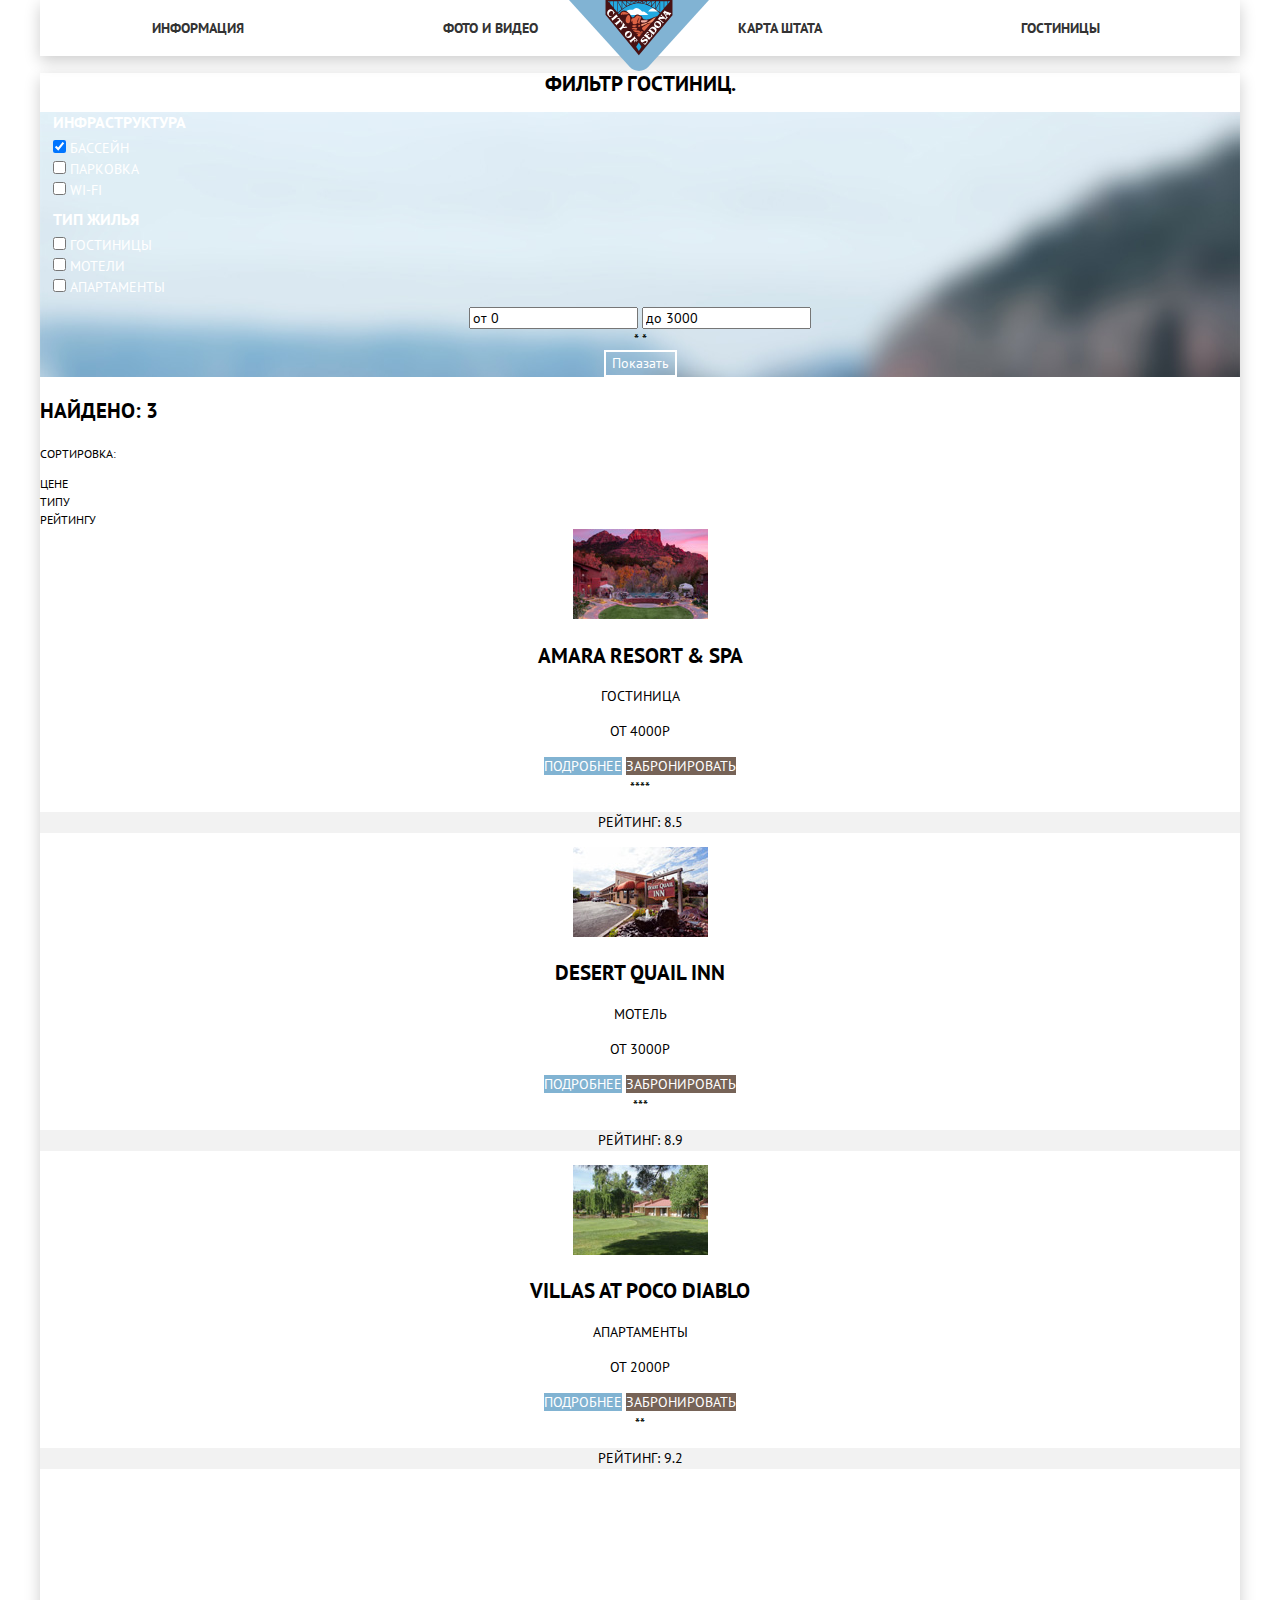
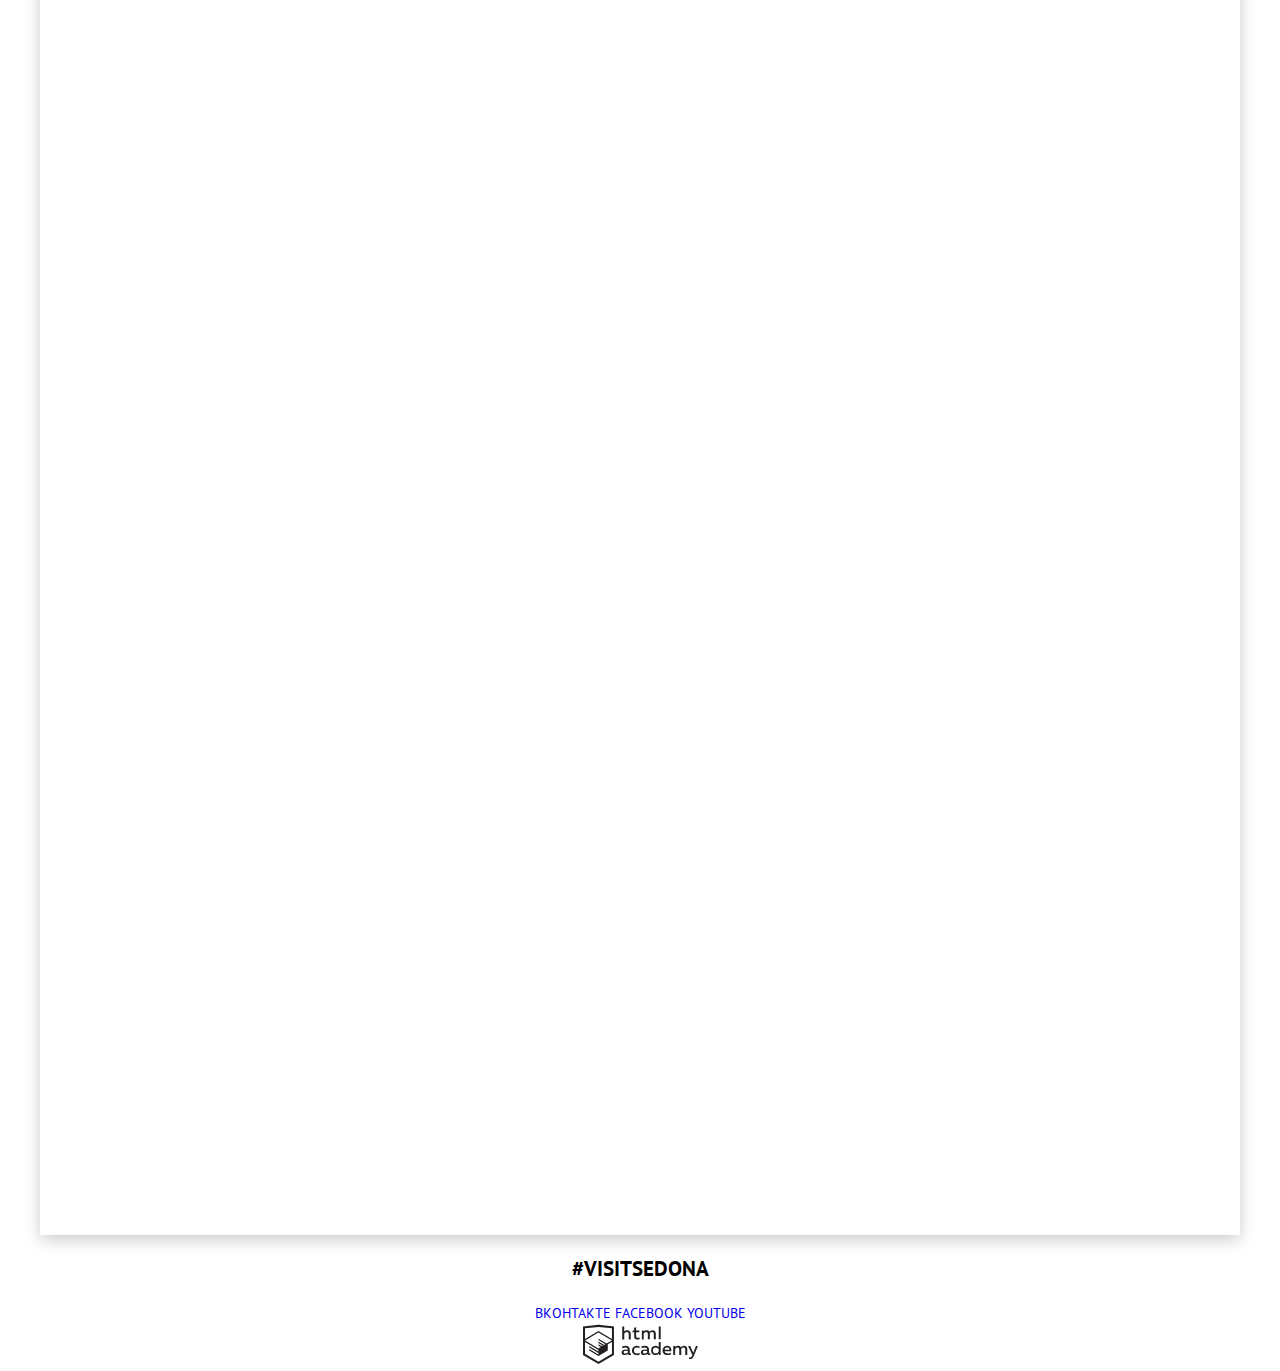
==== catalog.html @ 64823cbd "Начало построения сетки" ====
<!DOCTYPE html>
<html lang="ru">

<head>
  <meta charset="utf-8">
  <title>Седона: каталог.</title>
  <link href="https://fonts.googleapis.com/css?family=PT+Sans:400,700&amp;subset=cyrillic" rel="stylesheet">
  <link href="css/normalize.css" rel="stylesheet">
  <link href="css/style.css" rel="stylesheet">
</head>

<body>
  <header class="main-header">
    <nav class="main-nav">
      <ul class="main-nav-list">
        <li>
          <a href="info.html">Информация</a>
        </li>
        <li>
          <a href="gallery.html">Фото и Видео</a>
        </li>
        <li>
          <a href="map.html">Карта Штата</a>
        </li>
        <li class="site-nav-current">
          <a href="catalog.html">Гостиницы</a>
        </li>
      </ul>
      <a class="logo" href="index.html"><img src="img/logo.svg" width="140" height="71" alt="sedona-logotype"></a>
    </nav>
  </header>
  <div class="page-wrapper">
    <section class="filters">
      <h2 class="visually-hidden">Фильтр гостиниц.</h2>
      <form class="filter" method="GET" action="https://echo.htmlacademy.ru">
        <fieldset>
          <legend>Инфраструктура</legend>
          <ul class="filter-list">
            <li class="filter-option">
              <input class="visualy-hidden" type="checkbox" name="pool" id="pool" checked>
              <label for="pool">Бассейн</label>
            </li>
            <li class="filter-option">
              <input class="visualy-hidden" type="checkbox" name="parking" id="parking">
              <label for="parking">Парковка</label>
            </li>
            <li class="filter-option">
              <input class="visualy-hidden" type="checkbox" name="wi-fi" id="wi-fi">
              <label for="wi-fi">wi-fi</label>
            </li>
          </ul>
        </fieldset>
        <fieldset>
          <legend>Тип жилья</legend>
          <ul class="filter-list">
            <li class="filter-option">
              <input class="visualy-hidden" type="checkbox" name="hotels" id="hotels">
              <label for="hotels">Гостиницы</label>
            </li>
            <li class="filter-option">
              <input class="visualy-hidden" type="checkbox" name="motels" id="motels">
              <label for="motels">Мотели</label>
            </li>
            <li class="filter-option">
              <input class="visualy-hidden" type="checkbox" name="apartments" id="apartments">
              <label for="apartments">Апартаменты</label>
            </li>
          </ul>
        </fieldset>
        <input type="text" value="от 0">
        <input type="text" value="до 3000">
        <div class="range">
          <span>*</span>
          <span>*</span>
        </div>
        <button class="catalog-submit" type="submit" >Показать</button>
      </form>
    </section>
    <div class="result">
      <p class="count">Найдено:
        <span class="count">3</span>
      </p>
      <div class="sort">
        <p>Сортировка:</p>
        <ul class="sort-list">
          <li class="buttons sort-price">Цене</li>
          <li class="buttons sort-type">Типу</li>
          <li class="buttons sort-rating">Рейтингу</li>
        </ul>
        <ul class="sort-buttons">
          <li class="increasing"></li>
          <li class="decreasing"></li>
        </ul>
      </div>
    </div>
    <section class="hotels">
      <ul class="list">
        <li class="hotel">
          <div class="hotel-img">
            <img src="img/amara.jpg" height="90" width="135" alt="Amara">
          </div>
          <div class="hotel-description">
            <h2 class="hotel-name">
              <a  href="#">Amara resort & spa</a>
            </h2>
            <p class="hotel-info">Гостиница</p>
            <p class="hotel-info">от 4000р</p>
            <a href="#" class="button-blue">Подробнее</a>
            <a href="#" class="button-brown">Забронировать</a>
          </div>
          <div class="hotel-stats">
            <div class="stars four-stars">****</div>
            <p class="rating">Рейтинг:
              <span class="digit">8.5</span>
            </p>
          </div>
        </li>
        <li class="hotel">
          <div class="hotel-img">
            <img src="img/quall-inn.jpg" height="90" width="135" alt="Desert qual inn">
          </div>
          <div class="hotel-desctiption">
            <h2 class="hotel-name">
              <a href="#">Desert quail inn</a>
            </h2>
            <p class="hotel-info">Мотель</p>
            <p class="hotel-info">от 3000р</p>
            <a href="#" class="button-blue">Подробнее</a>
            <a href="#" class="button-brown">Забронировать</a>
          </div>
          <div class="hotel-stats">
            <div class="stars four-stars">***</div>
            <p class="rating">Рейтинг:
              <span class="digit">8.9</span>
            </p>
          </div>
        </li>
        <li class="hotel">
          <div class="hotel-img">
            <img src="img/villa.jpg" height="90" width="135" alt="villas at poco diablo">
          </div>
          <div class="hotel-desctiption">
            <h2 class="hotel-name">
              <a href="#">Villas at poco diablo</a>
            </h2>
            <p class="hotel-info">Апартаменты</p>
            <p class="hotel-info">от 2000р</p>
            <a href="#" class="button-blue">Подробнее</a>
            <a href="#" class="button-brown">Забронировать</a>
          </div>
          <div class="hotel-stats">
            <div class="stars four-stars">**</div>
            <p class="rating">Рейтинг:
              <span class="digit">9.2</span>
            </p>
          </div>
        </li>
      </ul>
    </section>
  </div>
  <footer class="catalog-footer">
    <p class="hashtag">#VISITSEDONA</p>
    <div class="footer-social">
      <a class="social-button" href="#">Вконтакте</a>
      <a class="social-button" href="#">Facebook</a>
      <a class="social-button" href="#">Youtube</a>
    </div>
    <a class="developer-info" href="http://htmlacademy.ru/intensive/htmlcss">
      <img src="img/logo-htmlacademy.svg" width="115" height="41" border="0" alt="HTML-academy">
    </a>
  </footer>
</body>

</html>
---- css/style.css ----
body {
  margin: 0;
  padding: 0;

  font-family: "PT Sans", Arial, sans-serif;
  font-size: 14px;
  font-weight: normal;
  font-style: normal;
  line-height: 21px;
  color: #000000;
  background: #ffffff;
  text-align: center;
  text-transform: uppercase;
 }

a {
  text-decoration: none;
}

.banner {
  background-image:url("../img/intro-mask.svg"), url("../img/background-index.jpg")  ;
  background-repeat: no-repeat;
  background-position: bottom center, top center;
  height: 433px;
  width: 1200px;
  padding-top: 76px;
}

.main-nav-list,
.booking-form-list,
.list,
.filter-list,
.sort-list,
.sort-buttons {
  list-style: none;
  margin: 0px;
  padding: 0px;
}

.main-nav {
  font-size: 14px;
  line-height: 26px;
  color: #000000;
  background: #ffffff;
  font-weight: bold;
  box-shadow: 0px 5px 15px 0 #00010133;
}

.main-nav-list a {
  color: #333333
}

.main-nav-list a:hover {
  color: #81b3d2;
}

.main-nav-list a:active {
  color: #0000004c;
}

.page-wrapper{
  box-shadow: 0px 5px 15px 0 #00010133;
}

.page-title {
  font-size: 21px;
  font-weight: bold;
  line-height: 26px;
  text-align: center;
  color: #000000;
  width: 440px;
  margin:  auto;
}

.reasons {
  line-height: 26px;
  color: #333333;
}

.feature-block {
  background-color: #81b3d2;
}

.feature-block-name {
  font-size: 21px;
  color: #ffffff;
  font-weight: bold;
  line-height: 21px;
}

.feature-block-description,
.feature-block-number {
  color: #ffffff;
  line-height: 21px;
}

.advantages {
  background-color: #00000000;
}

.advantage-name {
  font-size: 21px;
  font-weight: bold;
}

.advantage-description {
  color: #333333;
}

.features {
  background-color: #eeeeee;
}

.feature-name {
  color: #000000;
  font-weight: bold;
  line-height: 21px;
  font-size: 21px;
}

.feature-description,
.feature-number {
  color: #333333;
  line-height: 21px;
}

.booking-headline {
  font-size: 30px;
  font-weight: bold;
  line-height: 36px;
  color: #000000;
}

.booking-offer {
  font-size: 14px;
  line-height: 24px;
  color: #333333;
}

.button {
  font-size: 21px;
  line-height: 26px;
  font-weight: bold;
  color: #ffffff;
  background-color: #766357;
}

.button:hover {
  background-color: #604e43;
}

.button:active {
  background-color: #503e33;
  color: #ffffff4c;
}



.booking-label {
  font-size: inherit;
  font-weight: bold;
  line-height: 26px;
}

.booking-form input[type="text"] {
  font: inherit;
  color: #000000;
  font-weight: bold;
}

.find {
  background-color: #81b3d2;
  color: #eeeeee;
  border: none;
}

.find:hover {
  background-color: #669ec0;
}

.find:active {
  background-color: #5496bd;
  color: #ffffff4c;
  border: none;
}

.calendar {
  background-image: url("../img/calendar.svg")
}

.booking-form {
  background-image: url("../img/map.jpg");
}

.social-button {
  font: inherit;
}

.hashtag {
  font-weight: bold;
  font-size: 21px;
  line-height: 26px;
}

.footer-developer {
  line-height: 26px;
}


.filter {
  background-image: url("../img/catalog-background.jpg")
}

.filter fieldset {
  border: none;
}

.filter legend {
  font-size: 16px;
  text-align: left;
  line-height: 21px;
  color: #ffffff;
  font-weight: bold;
}

.filter-option {
  color: #ffffff;
  line-height: 21px;
  text-align: left;
}

.catalog-submit {
  background-color: #ffffff00;
  border:2px solid #ffffff;
  color: #ffffff;
  font-size: 14px;
  line-height: 21px;
}

.count {
  font-size: 21px;
  font-weight: bold;
  line-height: 26px;
  text-align: left;
}

.sort {
  font-size: 12px;
  line-height: 18px;
  text-align: left;
}

.hotel-name a {
  color: #000000;
  font-size: 21px;
  line-height: 26px;
  text-align: left;
}

.button-blue {
  color: #ffffff;
  background-color: #81b3d2;
  text-align: left;
}

.button-blue:hover {
  background-color: #669ec0;
}

.button-blue:active {
  background-color: #5496bd;
  color: #ffffff4c;
}

.button-brown {
  color: #ffffff;
  background-color: #766357;
  text-align: left;
}

.button-brown:hover {
  background-color: #604e43;
}

.button-brown:active {
  background-color: #503e33;
  color: #ffffff4c;
}

.rating {
  background-color: #f2f2f2;
}

/*----Сетка----*/

body {
  min-width: 1280px;
  min-height: 2762px;
  margin: auto;
}

.main-nav {
  width: 1200px;
  height: 56px;
  display: flex;
  margin: auto;
  justify-content: center;
}

.main-nav-list {
  height: 56px;
  width: 1200px;
  display: flex;
  justify-content: space-between;
  align-items: center;
  margin: 0px 0px 0px 112px;
}

.logo {
  position: relative;
  right: 531px;
}

.page-wrapper {
  width: 1200px;
  height: 2762px;
  margin: 0 auto;
}

.page-title {
  padding-top: 59px;
  padding-bottom: 15px;
}

.reasons {
  padding-bottom: 36px;
}

.feature-block {
  display: flex;
  flex-direction: row;
  height: 256px;
  justify-content: space-between;
}

.feature-block-name {
  width: 200px;
  padding: 31px 0px 1px 100px;
}

.feature-block-number {
  padding: 5px 0px 8px 60px;
}

.feature-block-description {
  width: 280px;
  padding: 0px 0px 46px 60px;
}

.feature-block-img {
  min-width: 800px;
  min-height: 256px;
}

.advantages {
  display: flex;
  height: 330px;
  align-items: center;
  justify-content: space-around;
}

.advantage::before {
  display: block;
  content: "";
  height: 72px;
  width: 75px;
  background-image: url(../img/icon-1.svg);
  background-repeat: no-repeat;
  margin: 0 auto;
}

.advantage:nth-of-type(2)::before {
  display: block;
  content: "";
  height: 70px;
  width: 74px;
  background-image: url(../img/icon-3.svg);
  background-repeat: no-repeat;
  margin: 0 auto;
}

.advantage:nth-of-type(3)::before {
  display: block;
  content: "";
  height: 76px;
  width: 64px;
  background-image: url(../img/icon-2.svg);
  background-repeat: no-repeat;
  margin: 0 auto;
}

.advantage-description {
  width: 252px;
  height: 84px;
}

.advantage-description:nth-child(2) {
  width: 284px;
  height: 79px;
}

.features {
  display: flex;
  align-items: baseline;
  justify-content: space-around;
  height: 256px;
}

.feature {
  display: flex;
  flex-direction: column;
  width: 208px;
  height: 142px;
  padding-top: 30px;
}

.features .feature:nth-of-type(2) {
  width:262px ;
  height: 142px;
}

.features .feature:nth-of-type(3) {
  width: 246px;
  height: 142px;
}
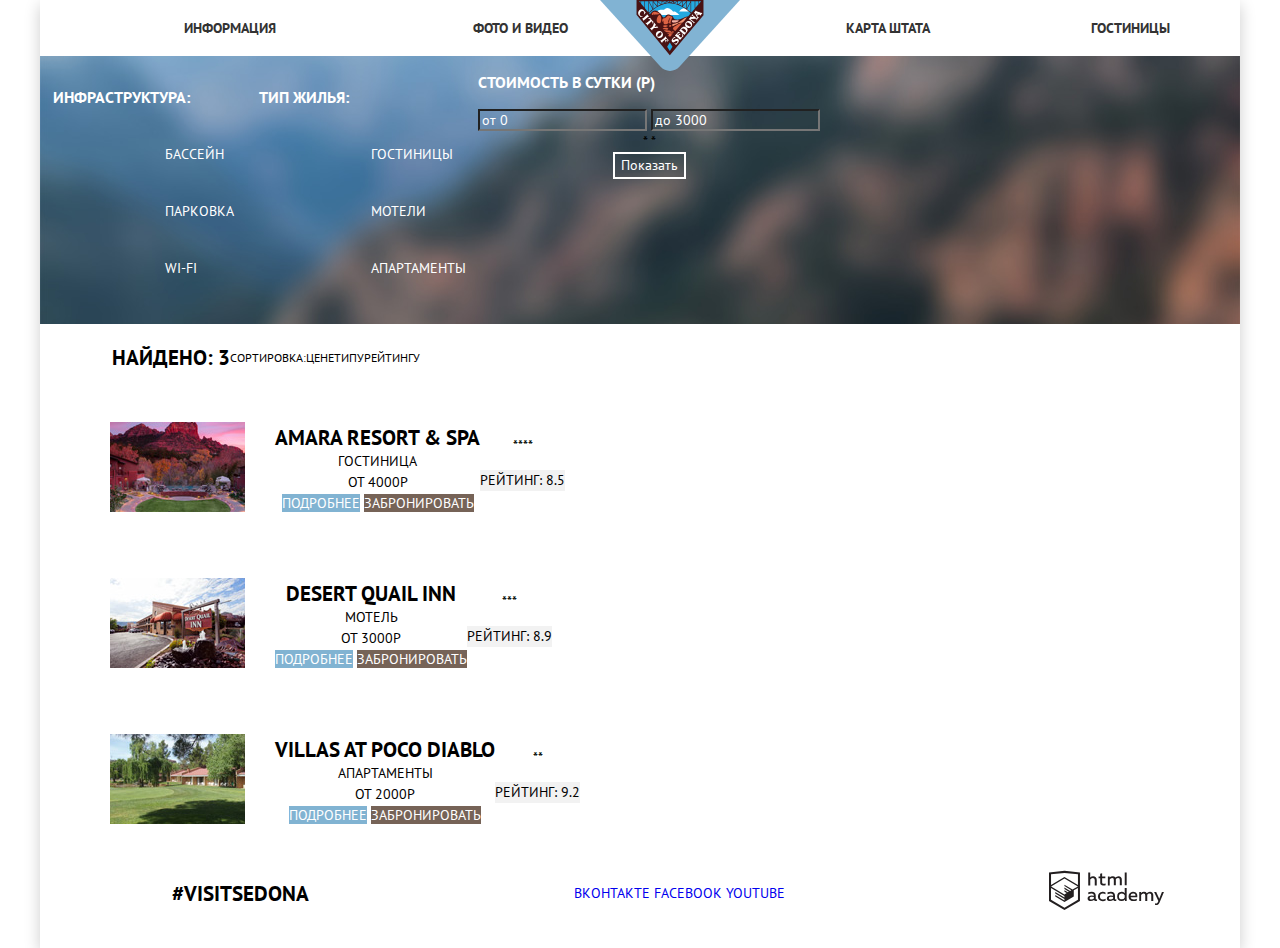
==== commit 1c0e42ca: "сетка." ====
--- a/catalog.html
+++ b/catalog.html
@@ -10,165 +10,168 @@
 </head>
 
 <body>
-  <header class="main-header">
-    <nav class="main-nav">
-      <ul class="main-nav-list">
-        <li>
-          <a href="info.html">Информация</a>
-        </li>
-        <li>
-          <a href="gallery.html">Фото и Видео</a>
-        </li>
-        <li>
-          <a href="map.html">Карта Штата</a>
-        </li>
-        <li class="site-nav-current">
+  <div class="page-wrapper">
+    <header class="main-header">
+      <nav class="main-nav">
+        <ul class="main-nav-list">
+          <li>
+            <a href="info.html">Информация</a>
+          </li>
+          <li>
+            <a href="gallery.html">Фото и Видео</a>
+          </li>
+          <li>
+            <a href="map.html">Карта Штата</a>
+          </li>
+          <li class="site-nav-current">
           <a href="catalog.html">Гостиницы</a>
-        </li>
-      </ul>
-      <a class="logo" href="index.html"><img src="img/logo.svg" width="140" height="71" alt="sedona-logotype"></a>
-    </nav>
-  </header>
-  <div class="page-wrapper">
-    <section class="filters">
-      <h2 class="visually-hidden">Фильтр гостиниц.</h2>
-      <form class="filter" method="GET" action="https://echo.htmlacademy.ru">
-        <fieldset>
-          <legend>Инфраструктура</legend>
-          <ul class="filter-list">
-            <li class="filter-option">
-              <input class="visualy-hidden" type="checkbox" name="pool" id="pool" checked>
-              <label for="pool">Бассейн</label>
-            </li>
-            <li class="filter-option">
-              <input class="visualy-hidden" type="checkbox" name="parking" id="parking">
-              <label for="parking">Парковка</label>
-            </li>
-            <li class="filter-option">
-              <input class="visualy-hidden" type="checkbox" name="wi-fi" id="wi-fi">
-              <label for="wi-fi">wi-fi</label>
-            </li>
+          </li>
+        </ul>
+        <a class="logo" href="index.html"><img src="img/logo.svg" width="140" height="71" alt="sedona-logotype"></a>
+      </nav>
+    </header>
+      <section class="filters">
+        <h2 class="visually-hidden">Фильтр гостиниц.</h2>
+        <form class="filter" method="GET" action="https://echo.htmlacademy.ru">
+          <fieldset>
+            <legend>Инфраструктура:</legend>
+            <ul class="filter-list">
+              <li class="filter-option">
+                <input class="visually-hidden" type="checkbox" name="pool" id="pool" checked>
+                <label for="pool">Бассейн</label>
+              </li>
+              <li class="filter-option">
+                <input class="visually-hidden" type="checkbox" name="parking" id="parking">
+                <label for="parking">Парковка</label>
+              </li>
+              <li class="filter-option">
+                <input class="visually-hidden" type="checkbox" name="wi-fi" id="wi-fi">
+                <label for="wi-fi">wi-fi</label>
+              </li>
+            </ul>
+          </fieldset>
+          <fieldset>
+            <legend>Тип жилья:</legend>
+            <ul class="filter-list">
+              <li class="filter-option">
+                <input class="visually-hidden" type="checkbox" name="hotels" id="hotels">
+                <label for="hotels">Гостиницы</label>
+              </li>
+              <li class="filter-option">
+                <input class="visually-hidden" type="checkbox" name="motels" id="motels">
+                <label for="motels">Мотели</label>
+              </li>
+              <li class="filter-option">
+                <input class="visually-hidden" type="checkbox" name="apartments" id="apartments">
+                <label for="apartments">Апартаменты</label>
+              </li>
+            </ul>
+          </fieldset>
+          <div class="price-select">
+            <p class="cost-text">Стоимость в сутки (р)</p>
+            <input class="cost" type="text" value="от 0">
+            <input class="cost" type="text" value="до 3000">
+            <div class="range">
+              <span>*</span>
+              <span>*</span>
+            </div>
+            <button class="catalog-submit" type="submit" >Показать</button>
+          </div>
+        </form>
+      </section>
+      <div class="result">
+        <p class="count">Найдено:
+          <span class="count">3</span>
+        </p>
+        <div class="sort">
+          <p>Сортировка:</p>
+          <ul class="sort-list">
+            <li class="buttons sort-price">Цене</li>
+            <li class="buttons sort-type">Типу</li>
+            <li class="buttons sort-rating">Рейтингу</li>
           </ul>
-        </fieldset>
-        <fieldset>
-          <legend>Тип жилья</legend>
-          <ul class="filter-list">
-            <li class="filter-option">
-              <input class="visualy-hidden" type="checkbox" name="hotels" id="hotels">
-              <label for="hotels">Гостиницы</label>
-            </li>
-            <li class="filter-option">
-              <input class="visualy-hidden" type="checkbox" name="motels" id="motels">
-              <label for="motels">Мотели</label>
-            </li>
-            <li class="filter-option">
-              <input class="visualy-hidden" type="checkbox" name="apartments" id="apartments">
-              <label for="apartments">Апартаменты</label>
-            </li>
+          <ul class="sort-buttons">
+            <li class="increasing"></li>
+            <li class="decreasing"></li>
           </ul>
-        </fieldset>
-        <input type="text" value="от 0">
-        <input type="text" value="до 3000">
-        <div class="range">
-          <span>*</span>
-          <span>*</span>
         </div>
-        <button class="catalog-submit" type="submit" >Показать</button>
-      </form>
-    </section>
-    <div class="result">
-      <p class="count">Найдено:
-        <span class="count">3</span>
-      </p>
-      <div class="sort">
-        <p>Сортировка:</p>
-        <ul class="sort-list">
-          <li class="buttons sort-price">Цене</li>
-          <li class="buttons sort-type">Типу</li>
-          <li class="buttons sort-rating">Рейтингу</li>
+      </div>
+      <section class="hotels">
+        <ul class="list">
+          <li class="hotel">
+            <div class="hotel-img">
+              <img src="img/amara.jpg" height="90" width="135" alt="Amara">
+            </div>
+            <div class="hotel-description">
+              <h2 class="hotel-name">
+                <a  href="#">Amara resort & spa</a>
+              </h2>
+              <p class="hotel-info">Гостиница</p>
+              <p class="hotel-info">от 4000р</p>
+              <a href="#" class="button-blue">Подробнее</a>
+              <a href="#" class="button-brown">Забронировать</a>
+            </div>
+            <div class="hotel-stats">
+              <div class="stars four-stars">****</div>
+              <p class="rating">Рейтинг:
+                <span class="digit">8.5</span>
+              </p>
+            </div>
+          </li>
+          <li class="hotel">
+            <div class="hotel-img">
+              <img src="img/quall-inn.jpg" height="90" width="135" alt="Desert qual inn">
+            </div>
+            <div class="hotel-description">
+              <h2 class="hotel-name">
+                <a href="#">Desert quail inn</a>
+              </h2>
+              <p class="hotel-info">Мотель</p>
+              <p class="hotel-info">от 3000р</p>
+              <a href="#" class="button-blue">Подробнее</a>
+              <a href="#" class="button-brown">Забронировать</a>
+            </div>
+            <div class="hotel-stats">
+              <div class="stars four-stars">***</div>
+              <p class="rating">Рейтинг:
+                <span class="digit">8.9</span>
+              </p>
+          </div>
+          </li>
+          <li class="hotel">
+            <div class="hotel-img">
+              <img src="img/villa.jpg" height="90" width="135" alt="villas at poco diablo">
+            </div>
+            <div class="hotel-description">
+              <h2 class="hotel-name">
+                <a href="#">Villas at poco diablo</a>
+              </h2>
+              <p class="hotel-info">Апартаменты</p>
+              <p class="hotel-info">от 2000р</p>
+              <a href="#" class="button-blue">Подробнее</a>
+              <a href="#" class="button-brown">Забронировать</a>
+            </div>
+            <div class="hotel-stats">
+              <div class="stars four-stars">**</div>
+              <p class="rating">Рейтинг:
+                <span class="digit">9.2</span>
+              </p>
+            </div>
+          </li>
         </ul>
-        <ul class="sort-buttons">
-          <li class="increasing"></li>
-          <li class="decreasing"></li>
-        </ul>
+      </section>
+    <footer class="main-footer">
+      <p class="hashtag">#VISITSEDONA</p>
+      <div class="footer-social">
+        <a class="social-button" href="#">Вконтакте</a>
+        <a class="social-button" href="#">Facebook</a>
+        <a class="social-button" href="#">Youtube</a>
       </div>
-    </div>
-    <section class="hotels">
-      <ul class="list">
-        <li class="hotel">
-          <div class="hotel-img">
-            <img src="img/amara.jpg" height="90" width="135" alt="Amara">
-          </div>
-          <div class="hotel-description">
-            <h2 class="hotel-name">
-              <a  href="#">Amara resort & spa</a>
-            </h2>
-            <p class="hotel-info">Гостиница</p>
-            <p class="hotel-info">от 4000р</p>
-            <a href="#" class="button-blue">Подробнее</a>
-            <a href="#" class="button-brown">Забронировать</a>
-          </div>
-          <div class="hotel-stats">
-            <div class="stars four-stars">****</div>
-            <p class="rating">Рейтинг:
-              <span class="digit">8.5</span>
-            </p>
-          </div>
-        </li>
-        <li class="hotel">
-          <div class="hotel-img">
-            <img src="img/quall-inn.jpg" height="90" width="135" alt="Desert qual inn">
-          </div>
-          <div class="hotel-desctiption">
-            <h2 class="hotel-name">
-              <a href="#">Desert quail inn</a>
-            </h2>
-            <p class="hotel-info">Мотель</p>
-            <p class="hotel-info">от 3000р</p>
-            <a href="#" class="button-blue">Подробнее</a>
-            <a href="#" class="button-brown">Забронировать</a>
-          </div>
-          <div class="hotel-stats">
-            <div class="stars four-stars">***</div>
-            <p class="rating">Рейтинг:
-              <span class="digit">8.9</span>
-            </p>
-          </div>
-        </li>
-        <li class="hotel">
-          <div class="hotel-img">
-            <img src="img/villa.jpg" height="90" width="135" alt="villas at poco diablo">
-          </div>
-          <div class="hotel-desctiption">
-            <h2 class="hotel-name">
-              <a href="#">Villas at poco diablo</a>
-            </h2>
-            <p class="hotel-info">Апартаменты</p>
-            <p class="hotel-info">от 2000р</p>
-            <a href="#" class="button-blue">Подробнее</a>
-            <a href="#" class="button-brown">Забронировать</a>
-          </div>
-          <div class="hotel-stats">
-            <div class="stars four-stars">**</div>
-            <p class="rating">Рейтинг:
-              <span class="digit">9.2</span>
-            </p>
-          </div>
-        </li>
-      </ul>
-    </section>
+      <a class="developer-info" href="http://htmlacademy.ru/intensive/htmlcss">
+        <img src="img/logo-htmlacademy.svg" width="115" height="41" border="0" alt="HTML-academy">
+      </a>
+    </footer>
   </div>
-  <footer class="catalog-footer">
-    <p class="hashtag">#VISITSEDONA</p>
-    <div class="footer-social">
-      <a class="social-button" href="#">Вконтакте</a>
-      <a class="social-button" href="#">Facebook</a>
-      <a class="social-button" href="#">Youtube</a>
-    </div>
-    <a class="developer-info" href="http://htmlacademy.ru/intensive/htmlcss">
-      <img src="img/logo-htmlacademy.svg" width="115" height="41" border="0" alt="HTML-academy">
-    </a>
-  </footer>
 </body>
 
 </html>
--- a/css/style.css
+++ b/css/style.css
@@ -11,17 +11,27 @@
   background: #ffffff;
   text-align: center;
   text-transform: uppercase;
+  min-width: 1280px;
+  margin: auto;
  }
 
 a {
   text-decoration: none;
+}
+
+.visually-hidden {
+  position: absolute;
+  clip: rect(0 0 0 0);
+  width: 1px;
+  height: 1px;
+  margin: -1px;
 }
 
 .banner {
   background-image:url("../img/intro-mask.svg"), url("../img/background-index.jpg")  ;
   background-repeat: no-repeat;
-  background-position: bottom center, top center;
-  height: 433px;
+  background-position:center bottom , center -56px;
+  height: 430px;
   width: 1200px;
   padding-top: 76px;
 }
@@ -38,12 +48,17 @@
 }
 
 .main-nav {
+  padding: 0;
   font-size: 14px;
   line-height: 26px;
   color: #000000;
   background: #ffffff;
   font-weight: bold;
-  box-shadow: 0px 5px 15px 0 #00010133;
+  width: 1200px;
+  display: flex;
+  margin: auto;
+  min-height: 56px;
+  justify-content: space-between;
 }
 
 .main-nav-list a {
@@ -59,6 +74,8 @@
 }
 
 .page-wrapper{
+  width: 1200px;
+  margin: 0 auto;
   box-shadow: 0px 5px 15px 0 #00010133;
 }
 
@@ -70,15 +87,19 @@
   color: #000000;
   width: 440px;
   margin:  auto;
+  padding-top: 62px;
+  padding-bottom: 15px;
 }
 
 .reasons {
   line-height: 26px;
   color: #333333;
+  padding-bottom: 36px;
 }
 
 .feature-block {
   background-color: #81b3d2;
+  display: flex;
 }
 
 .feature-block-name {
@@ -86,16 +107,27 @@
   color: #ffffff;
   font-weight: bold;
   line-height: 21px;
+  margin: 0px;
+  padding: 0px;
 }
 
 .feature-block-description,
 .feature-block-number {
   color: #ffffff;
   line-height: 21px;
+  margin: 0px;
+  padding: 0px;
+}
+
+.advantage {
+  padding: 60px 50px;
 }
 
 .advantages {
   background-color: #00000000;
+  display: flex;
+  align-items: center;
+  justify-content: space-around;
 }
 
 .advantage-name {
@@ -109,6 +141,11 @@
 
 .features {
   background-color: #eeeeee;
+  display: flex;
+  align-items: baseline;
+  justify-content: space-around;
+  min-height: 256px;
+  margin-bottom: 57px;
 }
 
 .feature-name {
@@ -129,20 +166,23 @@
   font-weight: bold;
   line-height: 36px;
   color: #000000;
+  padding: 0px;
 }
 
 .booking-offer {
   font-size: 14px;
   line-height: 24px;
   color: #333333;
-}
-
-.button {
+  margin-bottom: 52px;
+}
+
+a.button {
   font-size: 21px;
   line-height: 26px;
   font-weight: bold;
   color: #ffffff;
   background-color: #766357;
+  padding: 25px 147px 25px 148px;
 }
 
 .button:hover {
@@ -152,6 +192,20 @@
 .button:active {
   background-color: #503e33;
   color: #ffffff4c;
+}
+
+.booking-form {
+  padding: 10px 0px 0px 0px;
+}
+
+.booking-form-list {
+  width: 586px;
+  min-height: 395px;
+  margin: 16px auto;
+  background-color: #ffffff;
+  display: flex;
+  flex-direction: column;
+  justify-content: center;
 }
 
 
@@ -192,6 +246,14 @@
   background-image: url("../img/map.jpg");
 }
 
+
+.main-footer {
+  display: flex;
+  align-items: center;
+  justify-content: space-between;
+  padding: 0px 76px 20px 132px;
+}
+
 .social-button {
   font: inherit;
 }
@@ -208,7 +270,9 @@
 
 
 .filter {
-  background-image: url("../img/catalog-background.jpg")
+  background-image: url("../img/catalog-background.jpg");
+  background-position: center -310px ;
+  display: flex;
 }
 
 .filter fieldset {
@@ -221,12 +285,18 @@
   line-height: 21px;
   color: #ffffff;
   font-weight: bold;
+  padding: 31px 0px 31px 0px;
+}
+
+.filter-list {
+  padding: 0px 0px 0px 112px;
 }
 
 .filter-option {
   color: #ffffff;
   line-height: 21px;
   text-align: left;
+  padding-bottom: 36px;
 }
 
 .catalog-submit {
@@ -237,11 +307,47 @@
   line-height: 21px;
 }
 
-.count {
-  font-size: 21px;
-  font-weight: bold;
-  line-height: 26px;
-  text-align: left;
+.result,
+.sort,
+.sort-list {
+  display: flex;
+  align-items: center;
+}
+
+.list {
+  display: flex;
+  flex-direction: column;
+}
+
+.hotel {
+  display: flex;
+  align-items: center;
+}
+
+.hotel-info,
+.hotel-name {
+  padding: 0px;
+  margin: 0px;
+}
+
+.cost {
+  background-color: transparent;
+  color: #ffffff ;
+}
+
+.cost-text {
+  font-weight: bold;
+  font-size: 16px;
+  color: #ffffff;
+  text-align: left;
+}
+
+.count:not(span) {
+  font-size: 21px;
+  font-weight: bold;
+  line-height: 26px;
+  text-align: left;
+  margin-left: 72px;
 }
 
 .sort {
@@ -250,11 +356,22 @@
   text-align: left;
 }
 
+.hotel-img {
+  margin-left: 70px;
+  margin-bottom: 30px;
+  margin-top: 30px;
+}
+
+.hotel-description {
+  margin-left: 30px;
+}
+
 .hotel-name a {
   color: #000000;
   font-size: 21px;
   line-height: 26px;
   text-align: left;
+  margin: 0px 0px 17px 0px;
 }
 
 .button-blue {
@@ -293,81 +410,61 @@
 
 /*----Сетка----*/
 
-body {
-  min-width: 1280px;
-  min-height: 2762px;
-  margin: auto;
-}
-
-.main-nav {
-  width: 1200px;
-  height: 56px;
-  display: flex;
-  margin: auto;
-  justify-content: center;
-}
+
 
 .main-nav-list {
-  height: 56px;
-  width: 1200px;
-  display: flex;
-  justify-content: space-between;
+  display: flex;
+  padding: 0px 70px;
   align-items: center;
-  margin: 0px 0px 0px 112px;
+  width: 100%;
+}
+
+.main-nav-list li {
+  flex: none;
+  width: 240px;
+}
+
+.main-nav-list li:nth-child(2) {
+  margin-right: auto;
+}
+
+.main-nav-list li:nth-of-type(2) {
+  margin-left: auto;
+}
+
+.main-nav-list li:last-child,
+.main-nav-list li:nth-last-child(2) {
+  text-align: right;
 }
 
 .logo {
-  position: relative;
-  right: 531px;
-}
-
-.page-wrapper {
-  width: 1200px;
-  height: 2762px;
-  margin: 0 auto;
-}
-
-.page-title {
-  padding-top: 59px;
-  padding-bottom: 15px;
-}
-
-.reasons {
-  padding-bottom: 36px;
-}
-
-.feature-block {
-  display: flex;
-  flex-direction: row;
-  height: 256px;
-  justify-content: space-between;
-}
-
-.feature-block-name {
-  width: 200px;
-  padding: 31px 0px 1px 100px;
-}
-
-.feature-block-number {
-  padding: 5px 0px 8px 60px;
-}
-
-.feature-block-description {
-  width: 280px;
-  padding: 0px 0px 46px 60px;
+  position: absolute;
+  left: 600px;
+}
+
+
+
+
+.feature-block-info {
+  display: flex;
+  flex-direction: column;
+  width: 33.33333%;
+  padding: 50px 60px;
+  text-align: center;
+  box-sizing: border-box;
 }
 
 .feature-block-img {
-  min-width: 800px;
-  min-height: 256px;
-}
-
-.advantages {
-  display: flex;
-  height: 330px;
-  align-items: center;
-  justify-content: space-around;
-}
+ width: 66.66666%;
+}
+
+.feature-block-img img {
+  display: block;
+  width: 100%;
+  height: auto;
+}
+
+
 
 .advantage::before {
   display: block;
@@ -399,29 +496,15 @@
   margin: 0 auto;
 }
 
-.advantage-description {
-  width: 252px;
-  height: 84px;
-}
-
-.advantage-description:nth-child(2) {
-  width: 284px;
-  height: 79px;
-}
-
-.features {
-  display: flex;
-  align-items: baseline;
-  justify-content: space-around;
-  height: 256px;
-}
+
+
 
 .feature {
   display: flex;
   flex-direction: column;
   width: 208px;
-  height: 142px;
   padding-top: 30px;
+  padding-bottom: 57px;
 }
 
 .features .feature:nth-of-type(2) {
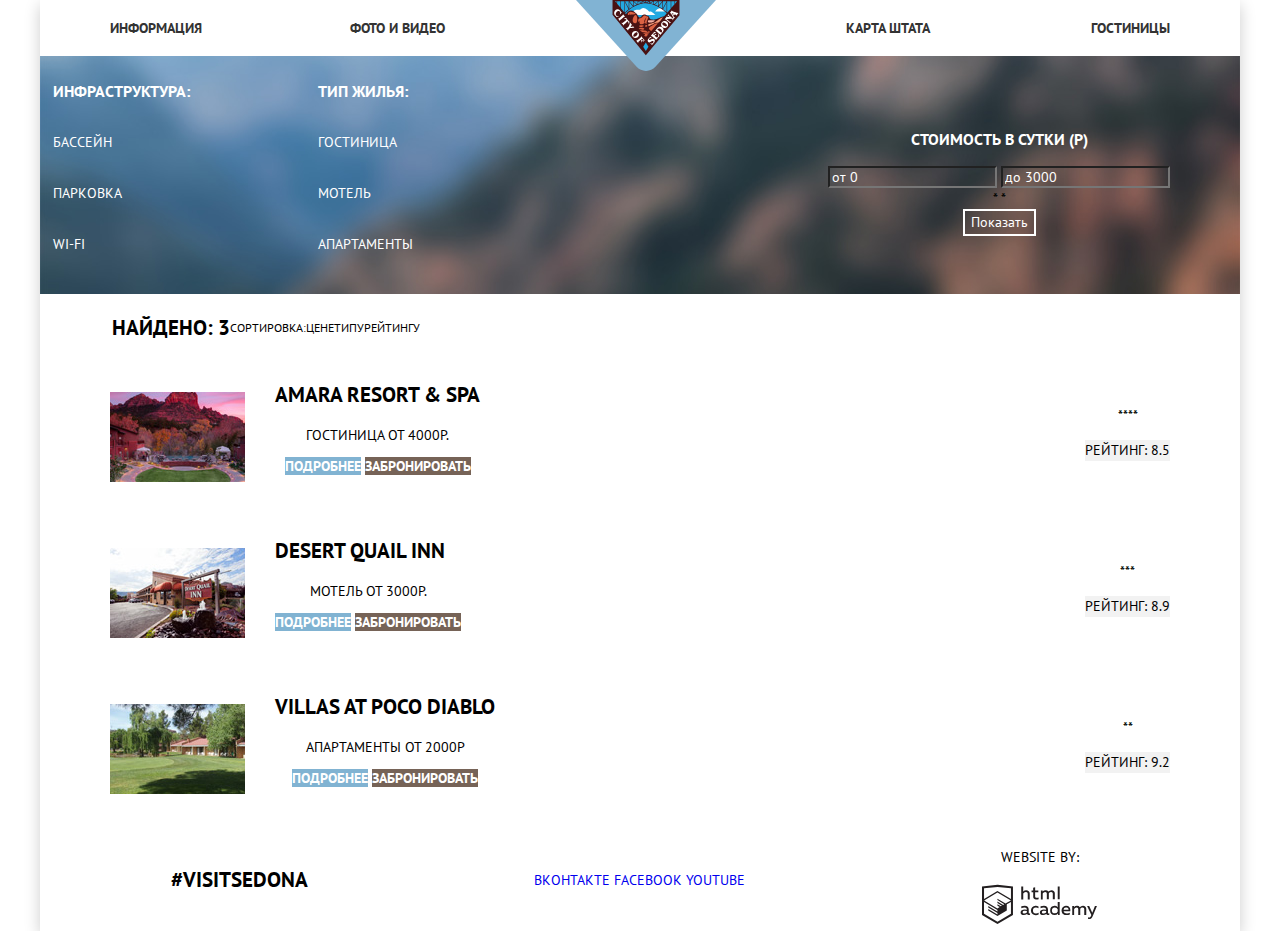
==== commit 42775fb5: "Изменения в сетке" ====
--- a/catalog.html
+++ b/catalog.html
@@ -33,7 +33,7 @@
       <section class="filters">
         <h2 class="visually-hidden">Фильтр гостиниц.</h2>
         <form class="filter" method="GET" action="https://echo.htmlacademy.ru">
-          <fieldset>
+          <fieldset class="options-list">
             <legend>Инфраструктура:</legend>
             <ul class="filter-list">
               <li class="filter-option">
@@ -50,16 +50,16 @@
               </li>
             </ul>
           </fieldset>
-          <fieldset>
+          <fieldset class="options-list">
             <legend>Тип жилья:</legend>
             <ul class="filter-list">
               <li class="filter-option">
                 <input class="visually-hidden" type="checkbox" name="hotels" id="hotels">
-                <label for="hotels">Гостиницы</label>
+                <label for="hotels">Гостиница</label>
               </li>
               <li class="filter-option">
                 <input class="visually-hidden" type="checkbox" name="motels" id="motels">
-                <label for="motels">Мотели</label>
+                <label for="motels">Мотель</label>
               </li>
               <li class="filter-option">
                 <input class="visually-hidden" type="checkbox" name="apartments" id="apartments">
@@ -81,7 +81,7 @@
       </section>
       <div class="result">
         <p class="count">Найдено:
-          <span class="count">3</span>
+          <span class="total">3</span>
         </p>
         <div class="sort">
           <p>Сортировка:</p>
@@ -106,10 +106,11 @@
               <h2 class="hotel-name">
                 <a  href="#">Amara resort & spa</a>
               </h2>
-              <p class="hotel-info">Гостиница</p>
-              <p class="hotel-info">от 4000р</p>
-              <a href="#" class="button-blue">Подробнее</a>
-              <a href="#" class="button-brown">Забронировать</a>
+              <p class="hotel-info">Гостиница от <span class="hotel-cost">4000р.</span></p>
+              <div class="hotel-buttons">
+                <a href="#" class="button-blue">Подробнее</a>
+                <a href="#" class="button-brown">Забронировать</a>
+              </div>
             </div>
             <div class="hotel-stats">
               <div class="stars four-stars">****</div>
@@ -126,10 +127,11 @@
               <h2 class="hotel-name">
                 <a href="#">Desert quail inn</a>
               </h2>
-              <p class="hotel-info">Мотель</p>
-              <p class="hotel-info">от 3000р</p>
-              <a href="#" class="button-blue">Подробнее</a>
-              <a href="#" class="button-brown">Забронировать</a>
+              <p class="hotel-info">Мотель от <span class="hotel-cost">3000р.</span></p>
+              <div class="hotel-buttons">
+                <a href="#" class="button-blue">Подробнее</a>
+                <a href="#" class="button-brown">Забронировать</a>
+              </div>
             </div>
             <div class="hotel-stats">
               <div class="stars four-stars">***</div>
@@ -146,10 +148,11 @@
               <h2 class="hotel-name">
                 <a href="#">Villas at poco diablo</a>
               </h2>
-              <p class="hotel-info">Апартаменты</p>
-              <p class="hotel-info">от 2000р</p>
-              <a href="#" class="button-blue">Подробнее</a>
-              <a href="#" class="button-brown">Забронировать</a>
+              <p class="hotel-info">Апартаменты от <span class="hotel-cost">2000р</span></p>
+              <div class="hotel-buttons">
+                <a href="#" class="button-blue">Подробнее</a>
+                <a href="#" class="button-brown">Забронировать</a>
+              </div>
             </div>
             <div class="hotel-stats">
               <div class="stars four-stars">**</div>
@@ -167,9 +170,12 @@
         <a class="social-button" href="#">Facebook</a>
         <a class="social-button" href="#">Youtube</a>
       </div>
-      <a class="developer-info" href="http://htmlacademy.ru/intensive/htmlcss">
-        <img src="img/logo-htmlacademy.svg" width="115" height="41" border="0" alt="HTML-academy">
-      </a>
+      <div class="developer">
+        <p class="footer-developer">Website by:</p>
+        <a class="developer-info" href="http://htmlacademy.ru/intensive/htmlcss">
+          <img src="img/logo-htmlacademy.svg" width="115" height="41" border="0" alt="HTML-academy">
+        </a>
+      </div>
     </footer>
   </div>
 </body>
--- a/css/style.css
+++ b/css/style.css
@@ -48,6 +48,7 @@
 }
 
 .main-nav {
+
   padding: 0;
   font-size: 14px;
   line-height: 26px;
@@ -121,6 +122,7 @@
 
 .advantage {
   padding: 60px 50px;
+  width: 33.33333%;
 }
 
 .advantages {
@@ -173,16 +175,23 @@
   font-size: 14px;
   line-height: 24px;
   color: #333333;
-  margin-bottom: 52px;
-}
+}
+
+.booking-wrapper {
+  position: relative;
+  width: 568px;
+  margin: 0 auto;
+}
+
 
 a.button {
+  display: block;
   font-size: 21px;
   line-height: 26px;
   font-weight: bold;
   color: #ffffff;
   background-color: #766357;
-  padding: 25px 147px 25px 148px;
+  padding: 30px 140px 30px 137px;
 }
 
 .button:hover {
@@ -195,13 +204,14 @@
 }
 
 .booking-form {
-  padding: 10px 0px 0px 0px;
+  position: absolute;
+  top: 100;
 }
 
 .booking-form-list {
-  width: 586px;
+  width: 568px;
   min-height: 395px;
-  margin: 16px auto;
+  margin: 0 auto;
   background-color: #ffffff;
   display: flex;
   flex-direction: column;
@@ -242,8 +252,10 @@
   background-image: url("../img/calendar.svg")
 }
 
-.booking-form {
+.interactive-map {
   background-image: url("../img/map.jpg");
+  height: 593px;
+  width: 100%;
 }
 
 
@@ -251,7 +263,12 @@
   display: flex;
   align-items: center;
   justify-content: space-between;
-  padding: 0px 76px 20px 132px;
+}
+
+.main-footer-opacity {
+  background-color: #ffffff;
+  opacity: 0.9;
+  margin-top: -100px;
 }
 
 .social-button {
@@ -259,9 +276,19 @@
 }
 
 .hashtag {
-  font-weight: bold;
-  font-size: 21px;
-  line-height: 26px;
+  width: 33.33333%;
+  font-weight: bold;
+  font-size: 21px;
+  line-height: 26px;
+}
+
+.footer-social {
+  width: 33.33333%;
+
+}
+
+.developer {
+  width: 33.33333%;
 }
 
 .footer-developer {
@@ -273,7 +300,15 @@
   background-image: url("../img/catalog-background.jpg");
   background-position: center -310px ;
   display: flex;
-}
+  justify-content: space-around;
+}
+
+.price-select {
+  align-self: center;
+  margin-right: 70px;
+}
+
+
 
 .filter fieldset {
   border: none;
@@ -285,18 +320,22 @@
   line-height: 21px;
   color: #ffffff;
   font-weight: bold;
-  padding: 31px 0px 31px 0px;
-}
-
-.filter-list {
-  padding: 0px 0px 0px 112px;
+  padding: 25px 0px 25px 0px;
+}
+
+.options-list {
+  width: 20%;
+}
+
+.options-list:nth-child(2) {
+  margin-right: auto;
 }
 
 .filter-option {
   color: #ffffff;
   line-height: 21px;
   text-align: left;
-  padding-bottom: 36px;
+  padding-bottom: 30px;
 }
 
 .catalog-submit {
@@ -339,10 +378,10 @@
   font-weight: bold;
   font-size: 16px;
   color: #ffffff;
-  text-align: left;
-}
-
-.count:not(span) {
+  text-align: center;
+}
+
+.count {
   font-size: 21px;
   font-weight: bold;
   line-height: 26px;
@@ -367,17 +406,23 @@
 }
 
 .hotel-name a {
-  color: #000000;
-  font-size: 21px;
-  line-height: 26px;
-  text-align: left;
-  margin: 0px 0px 17px 0px;
+  display: block;
+  color: #000000;
+  font-size: 21px;
+  line-height: 26px;
+  text-align: left;
+  margin: -20px 0px 17px 0px;
+}
+
+.hotel-info {
+  margin-bottom:10px;
 }
 
 .button-blue {
   color: #ffffff;
   background-color: #81b3d2;
   text-align: left;
+  font-weight: bold;
 }
 
 .button-blue:hover {
@@ -393,6 +438,7 @@
   color: #ffffff;
   background-color: #766357;
   text-align: left;
+  font-weight: bold;
 }
 
 .button-brown:hover {
@@ -404,6 +450,11 @@
   color: #ffffff4c;
 }
 
+.hotel-stats {
+  margin-left: auto;
+  padding-right: 70px;
+}
+
 .rating {
   background-color: #f2f2f2;
 }
@@ -413,10 +464,12 @@
 
 
 .main-nav-list {
+  position: relative;
   display: flex;
   padding: 0px 70px;
   align-items: center;
   width: 100%;
+  box-sizing: border-box;
 }
 
 .main-nav-list li {
@@ -428,18 +481,19 @@
   margin-right: auto;
 }
 
-.main-nav-list li:nth-of-type(2) {
-  margin-left: auto;
-}
-
-.main-nav-list li:last-child,
-.main-nav-list li:nth-last-child(2) {
+.main-nav-list li:nth-child(2),
+.main-nav-list li:first-child {
+  text-align: left;
+}
+
+.main-nav-list li:nth-last-child(2),
+.main-nav-list li:last-child {
   text-align: right;
 }
 
 .logo {
   position: absolute;
-  left: 600px;
+  left: 45%;
 }
 
 
@@ -502,17 +556,8 @@
 .feature {
   display: flex;
   flex-direction: column;
-  width: 208px;
+  width: 33.33333%;
   padding-top: 30px;
   padding-bottom: 57px;
 }
 
-.features .feature:nth-of-type(2) {
-  width:262px ;
-  height: 142px;
-}
-
-.features .feature:nth-of-type(3) {
-  width: 246px;
-  height: 142px;
-}
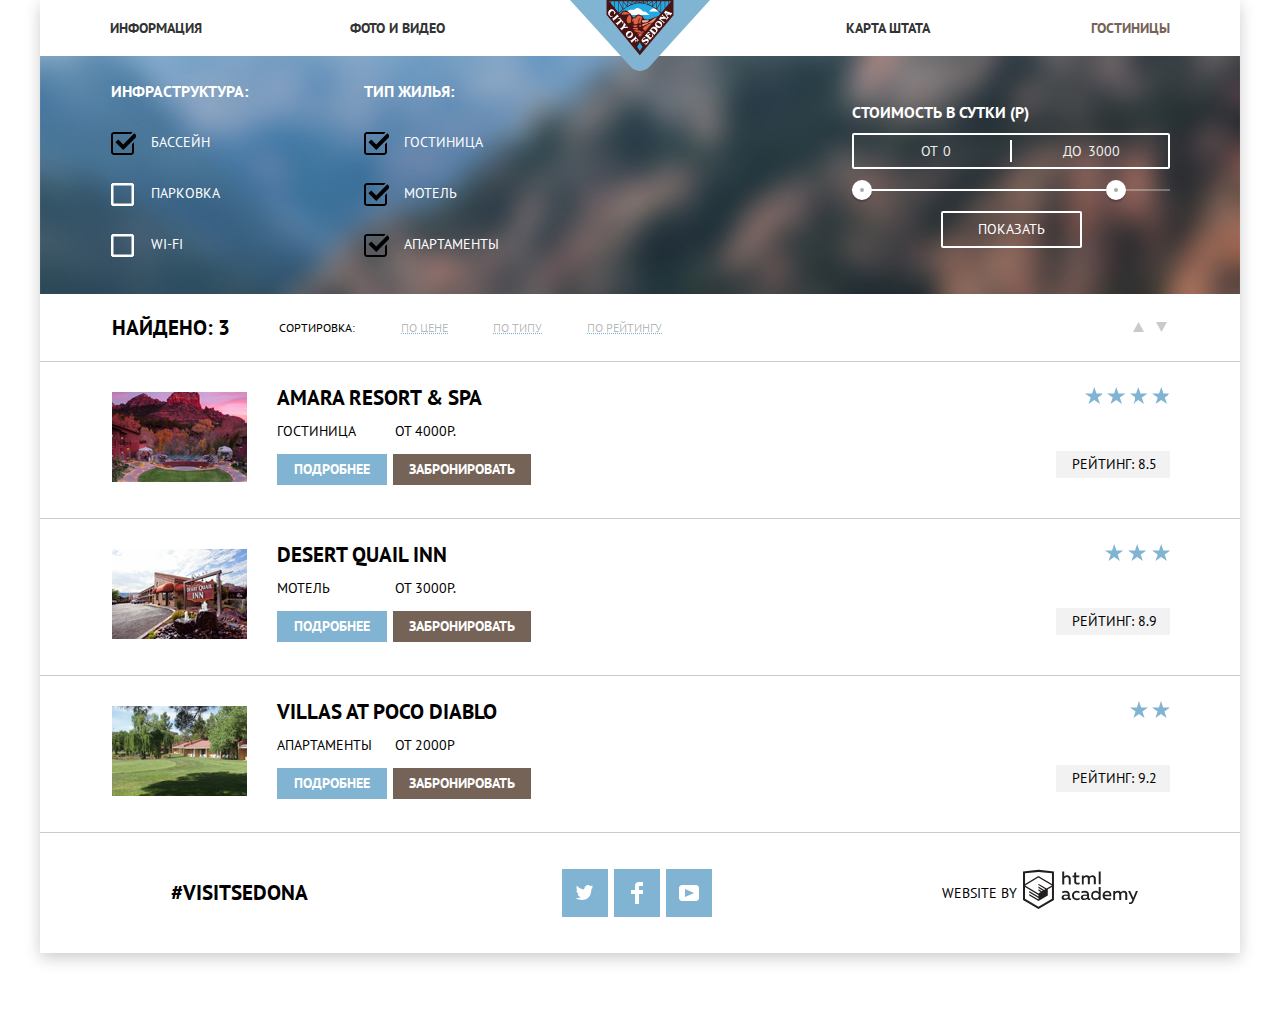
==== commit 321b0bd3: "Якобы финальная верстка" ====
--- a/catalog.html
+++ b/catalog.html
@@ -24,7 +24,7 @@
             <a href="map.html">Карта Штата</a>
           </li>
           <li class="site-nav-current">
-          <a href="catalog.html">Гостиницы</a>
+            <a href="catalog.html">Гостиницы</a>
           </li>
         </ul>
         <a class="logo" href="index.html"><img src="img/logo.svg" width="140" height="71" alt="sedona-logotype"></a>
@@ -37,16 +37,43 @@
             <legend>Инфраструктура:</legend>
             <ul class="filter-list">
               <li class="filter-option">
-                <input class="visually-hidden" type="checkbox" name="pool" id="pool" checked>
-                <label for="pool">Бассейн</label>
-              </li>
-              <li class="filter-option">
-                <input class="visually-hidden" type="checkbox" name="parking" id="parking">
-                <label for="parking">Парковка</label>
-              </li>
-              <li class="filter-option">
-                <input class="visually-hidden" type="checkbox" name="wi-fi" id="wi-fi">
-                <label for="wi-fi">wi-fi</label>
+                <label class="option-label">
+                  <input class="visually-hidden" type="checkbox" name="pool" checked>
+                  <span class="checkbox-indicator">
+                      <svg version="1.1" id="Layer_7" xmlns="http://www.w3.org/2000/svg" xmlns:xlink="http://www.w3.org/1999/xlink" x="0px" y="0px"
+                      width="23px" height="23px" viewBox="0 0 23 23" enable-background="new 0 0 23 23" xml:space="preserve">
+                      <path stroke="white" fill="white" d="M20,2c0.542,0,1,0.458,1,1v17c0,0.542-0.458,1-1,1H3c-0.542,0-1-0.458-1-1V3c0-0.542,0.458-1,1-1H20 M20,0H3
+                     C1.35,0,0,1.35,0,3v17c0,1.65,1.35,3,3,3h17c1.65,0,3-1.35,3-3V3C23,1.35,21.65,0,20,0L20,0z"/>
+                   </svg>
+                  </span>
+                  Бассейн
+                </label>
+              </li>
+              <li class="filter-option">
+                <label class="option-label">
+                  <input class="visually-hidden" type="checkbox" name="parking">
+                  <span class="checkbox-indicator">
+                    <svg version="1.1" id="Layer_2" xmlns="http://www.w3.org/2000/svg" xmlns:xlink="http://www.w3.org/1999/xlink" x="0px" y="0px"
+                      width="23px" height="23px" viewBox="0 0 23 23" enable-background="new 0 0 23 23" xml:space="preserve">
+                    <path stroke="white" fill="white" d="M20,2c0.542,0,1,0.458,1,1v17c0,0.542-0.458,1-1,1H3c-0.542,0-1-0.458-1-1V3c0-0.542,0.458-1,1-1H20 M20,0H3
+                     C1.35,0,0,1.35,0,3v17c0,1.65,1.35,3,3,3h17c1.65,0,3-1.35,3-3V3C23,1.35,21.65,0,20,0L20,0z"/>
+                   </svg>
+                  </span>
+                  Парковка
+                </label>
+              </li>
+              <li class="filter-option">
+                <label class="option-label">
+                  <input class="visually-hidden" type="checkbox" name="wi-fi">
+                  <span class="checkbox-indicator">
+                    <svg version="1.1" id="Layer_3" xmlns="http://www.w3.org/2000/svg" xmlns:xlink="http://www.w3.org/1999/xlink" x="0px" y="0px"
+                      width="23px" height="23px" viewBox="0 0 23 23" enable-background="new 0 0 23 23" xml:space="preserve">
+                    <path stroke="white" fill="white" d="M20,2c0.542,0,1,0.458,1,1v17c0,0.542-0.458,1-1,1H3c-0.542,0-1-0.458-1-1V3c0-0.542,0.458-1,1-1H20 M20,0H3
+                     C1.35,0,0,1.35,0,3v17c0,1.65,1.35,3,3,3h17c1.65,0,3-1.35,3-3V3C23,1.35,21.65,0,20,0L20,0z"/>
+                   </svg>
+                  </span>
+                  wi-fi
+                </label>
               </li>
             </ul>
           </fieldset>
@@ -54,26 +81,58 @@
             <legend>Тип жилья:</legend>
             <ul class="filter-list">
               <li class="filter-option">
-                <input class="visually-hidden" type="checkbox" name="hotels" id="hotels">
-                <label for="hotels">Гостиница</label>
-              </li>
-              <li class="filter-option">
-                <input class="visually-hidden" type="checkbox" name="motels" id="motels">
-                <label for="motels">Мотель</label>
-              </li>
-              <li class="filter-option">
-                <input class="visually-hidden" type="checkbox" name="apartments" id="apartments">
-                <label for="apartments">Апартаменты</label>
+                <label class="option-label">
+                  <input class="visually-hidden" type="checkbox" name="hotels" checked>
+                  <span class="checkbox-indicator">
+                    <svg version="1.1" id="Layer_4" xmlns="http://www.w3.org/2000/svg" xmlns:xlink="http://www.w3.org/1999/xlink" x="0px" y="0px"
+                      width="23px" height="23px" viewBox="0 0 23 23" enable-background="new 0 0 23 23" xml:space="preserve">
+                    <path stroke="white" fill="white" d="M20,2c0.542,0,1,0.458,1,1v17c0,0.542-0.458,1-1,1H3c-0.542,0-1-0.458-1-1V3c0-0.542,0.458-1,1-1H20 M20,0H3
+                     C1.35,0,0,1.35,0,3v17c0,1.65,1.35,3,3,3h17c1.65,0,3-1.35,3-3V3C23,1.35,21.65,0,20,0L20,0z"/>
+                   </svg>
+                  </span>
+                  Гостиница
+                </label>
+              </li>
+              <li class="filter-option">
+                <label class="option-label">
+                  <input class="visually-hidden" type="checkbox" name="motels" checked>
+                  <span class="checkbox-indicator">
+                    <svg version="1.1" id="Layer_5" xmlns="http://www.w3.org/2000/svg" xmlns:xlink="http://www.w3.org/1999/xlink" x="0px" y="0px"
+                      width="23px" height="23px" viewBox="0 0 23 23" enable-background="new 0 0 23 23" xml:space="preserve">
+                    <path stroke="white" fill="white" d="M20,2c0.542,0,1,0.458,1,1v17c0,0.542-0.458,1-1,1H3c-0.542,0-1-0.458-1-1V3c0-0.542,0.458-1,1-1H20 M20,0H3
+                     C1.35,0,0,1.35,0,3v17c0,1.65,1.35,3,3,3h17c1.65,0,3-1.35,3-3V3C23,1.35,21.65,0,20,0L20,0z"/>
+                   </svg>
+                  </span>
+                  Мотель
+                </label>
+              </li>
+              <li class="filter-option">
+                <label class="option-label">
+                  <input class="visually-hidden" type="checkbox" name="apartments" checked>
+                  <span class="checkbox-indicator">
+                    <svg version="1.1" id="Layer_6" xmlns="http://www.w3.org/2000/svg" xmlns:xlink="http://www.w3.org/1999/xlink" x="0px" y="0px"
+                      width="23px" height="23px" viewBox="0 0 23 23" enable-background="new 0 0 23 23" xml:space="preserve">
+                    <path stroke="white" fill="white" d="M20,2c0.542,0,1,0.458,1,1v17c0,0.542-0.458,1-1,1H3c-0.542,0-1-0.458-1-1V3c0-0.542,0.458-1,1-1H20 M20,0H3
+                     C1.35,0,0,1.35,0,3v17c0,1.65,1.35,3,3,3h17c1.65,0,3-1.35,3-3V3C23,1.35,21.65,0,20,0L20,0z"/>
+                   </svg>
+                  </span>
+                  Апартаменты
+                </label>
               </li>
             </ul>
           </fieldset>
           <div class="price-select">
-            <p class="cost-text">Стоимость в сутки (р)</p>
-            <input class="cost" type="text" value="от 0">
-            <input class="cost" type="text" value="до 3000">
+            <div class="cost-text">Стоимость в сутки (р)</div>
+            <div class="price-controls">
+              <label class="min-price">от <input class="cost" type="text" name="min-price" value="0"></label>
+              <label class="max-price">до <input class="cost" type="text" name="max-price" value="3000"></label>
+            </div>
             <div class="range">
-              <span>*</span>
-              <span>*</span>
+              <div class="scale">
+                <div class="bar"></div>
+              </div>
+              <div class="range-control range-min"></div>
+              <div class="range-control range-max"></div>
             </div>
             <button class="catalog-submit" type="submit" >Показать</button>
           </div>
@@ -84,17 +143,27 @@
           <span class="total">3</span>
         </p>
         <div class="sort">
-          <p>Сортировка:</p>
+          <p class="sort-types">Сортировка:</p>
           <ul class="sort-list">
-            <li class="buttons sort-price">Цене</li>
-            <li class="buttons sort-type">Типу</li>
-            <li class="buttons sort-rating">Рейтингу</li>
-          </ul>
-          <ul class="sort-buttons">
-            <li class="increasing"></li>
-            <li class="decreasing"></li>
+            <li class="sort-price"><button class="buttons">По Цене</button></li>
+            <li class="sort-type"><button class="buttons">По Типу</button></li>
+            <li class="sort-rating"><button class="buttons">По Рейтингу</button></li>
           </ul>
         </div>
+        <ul class="sort-buttons">
+          <li class="increasing">
+            <svg version="1.1" id="Layer_1" xmlns="http://www.w3.org/2000/svg" xmlns:xlink="http://www.w3.org/1999/xlink" x="0px" y="0px"
+	          width="11px" height="10px" viewBox="0 0 11 10" enable-background="new 0 0 11 10" xml:space="preserve">
+              <polygon fill="#231F20" points="5.5,0 0,10 11,10 "/>
+            </svg>
+          </li>
+          <li class="decreasing">
+            <svg version="1.1" id="Layer_1.1" xmlns="http://www.w3.org/2000/svg" xmlns:xlink="http://www.w3.org/1999/xlink" x="0px" y="0px"
+	          width="11px" height="10px" viewBox="0 0 11 10" enable-background="new 0 0 11 10" xml:space="preserve">
+              <polyline fill="#231F20" points="5.5,10 0,0 11,0 "/>
+            </svg>
+          </li>
+        </ul>
       </div>
       <section class="hotels">
         <ul class="list">
@@ -106,14 +175,15 @@
               <h2 class="hotel-name">
                 <a  href="#">Amara resort & spa</a>
               </h2>
-              <p class="hotel-info">Гостиница от <span class="hotel-cost">4000р.</span></p>
-              <div class="hotel-buttons">
+              <div class="info-block">
+                <span class="hotel-info">Гостиница</span>
+                <span class="hotel-info">от 4000р.</span>
                 <a href="#" class="button-blue">Подробнее</a>
                 <a href="#" class="button-brown">Забронировать</a>
               </div>
             </div>
             <div class="hotel-stats">
-              <div class="stars four-stars">****</div>
+              <div class="stars four-stars"></div>
               <p class="rating">Рейтинг:
                 <span class="digit">8.5</span>
               </p>
@@ -127,14 +197,15 @@
               <h2 class="hotel-name">
                 <a href="#">Desert quail inn</a>
               </h2>
-              <p class="hotel-info">Мотель от <span class="hotel-cost">3000р.</span></p>
-              <div class="hotel-buttons">
+              <div class="info-block">
+                <span class="hotel-info">Мотель</span>
+                <span class="hotel-info">от 3000р.</span>
                 <a href="#" class="button-blue">Подробнее</a>
                 <a href="#" class="button-brown">Забронировать</a>
               </div>
             </div>
             <div class="hotel-stats">
-              <div class="stars four-stars">***</div>
+              <div class="stars three-stars"></div>
               <p class="rating">Рейтинг:
                 <span class="digit">8.9</span>
               </p>
@@ -148,14 +219,15 @@
               <h2 class="hotel-name">
                 <a href="#">Villas at poco diablo</a>
               </h2>
-              <p class="hotel-info">Апартаменты от <span class="hotel-cost">2000р</span></p>
-              <div class="hotel-buttons">
+              <div class="info-block">
+                <span class="hotel-info">Апартаменты</span>
+                <span class="hotel-info">от 2000р</span>
                 <a href="#" class="button-blue">Подробнее</a>
                 <a href="#" class="button-brown">Забронировать</a>
               </div>
             </div>
             <div class="hotel-stats">
-              <div class="stars four-stars">**</div>
+              <div class="stars two-stars"></div>
               <p class="rating">Рейтинг:
                 <span class="digit">9.2</span>
               </p>
@@ -166,14 +238,15 @@
     <footer class="main-footer">
       <p class="hashtag">#VISITSEDONA</p>
       <div class="footer-social">
-        <a class="social-button" href="#">Вконтакте</a>
-        <a class="social-button" href="#">Facebook</a>
-        <a class="social-button" href="#">Youtube</a>
+        <a class="social-button" href="#" aria-label="Читайте нас в твиттере"><span class="visually-hidden">Твиттер</span><svg xmlns="http://www.w3.org/2000/svg" xmlns:xlink="http://www.w3.org/1999/xlink" width="17" height="15" viewBox="0 0 17 15"><path fill="#FFF" d="M10.95.144c1.685-.496 2.984.27 3.577 1.179.673-.231 1.331-.481 2.011-.708a2.345 2.345 0 0 1-.857 1.768c.685.17 1.304-.491 1.304-.491-.169 1-1.006 1.788-1.563 2.024-.231 6.75-3.175 11.217-10.077 11.082h-.446c-.41 0-4.164-.46-4.898-1.887 2.271.196 3.893-.422 4.693-1.177-.96-.3-2.679-.477-2.979-2.95.349.106.564.228 1.19.119C1.705 8.247.374 7.53.448 5.33c.285.328 1.067.536 1.34.472C1.085 5.561-.182 2.442.894.85c1.818 1.854 3.735 3.606 7.152 3.773C8.254 2.33 9.183.793 10.95.144z"></path></svg></a>
+        <a class="social-button" href="#" aria-label="наш Фейсбук"><span class="visually-hidden">Facebook</span><svg xmlns="http://www.w3.org/2000/svg" width="12" height="22" viewBox="0 0 12 22"><path fill="#FFF" d="M12 4V0H8a4 4 0 0 0-4 4v4H0v4h4v10h4V12h4V8H8V4h4z"/></svg></a>
+        <a class="social-button" href="#" aria-label="смотрите нас на Ютуб"><span class="visually-hidden">Youtube</span><svg xmlns="http://www.w3.org/2000/svg" xmlns:xlink="http://www.w3.org/1999/xlink" width="20" height="16" viewBox="0 0 20 16"><path fill="#FFF" d="M17 0H3C1.35 0 0 1.35 0 3v10c0 1.65 1.35 3 3 3h14c1.65 0 3-1.35 3-3V3c0-1.65-1.35-3-3-3zM6.027 11.998V4.002L15.014 8l-8.987 3.998z"/></svg></a>
       </div>
       <div class="developer">
-        <p class="footer-developer">Website by:</p>
+        <p class="footer-developer">Website by</p>
         <a class="developer-info" href="http://htmlacademy.ru/intensive/htmlcss">
-          <img src="img/logo-htmlacademy.svg" width="115" height="41" border="0" alt="HTML-academy">
+          <span class="visually-hidden">Профессиональный интенсив HTML и CSS уровень 1</span>
+          <svg id="Layer_1.3" data-name="Layer 1" xmlns="http://www.w3.org/2000/svg" width="115" height="41" viewBox="0 0 108.08 36.85"><title>logo-htmlacademy-small1</title><path d="M44.61,26.88a2,2,0,0,0,.55-0.1v1.33a3.25,3.25,0,0,1-1.18.21,1.67,1.67,0,0,1-1.67-1,4.84,4.84,0,0,1-3.14,1.08c-1.51,0-2.91-.83-2.91-2.55,0-2.13,2-2.79,3.71-2.79a11.08,11.08,0,0,1,2.17.25v-0.3c0-1-.76-1.77-2.19-1.77a7.42,7.42,0,0,0-3,.64v-1.7a10.21,10.21,0,0,1,3.19-.55c2.36,0,3.81,1.12,3.81,3.65v3a0.54,0.54,0,0,0,.49.59h0.17Zm-6.44-1.13A1.35,1.35,0,0,0,39.63,27h0.11a3.39,3.39,0,0,0,2.41-1V24.58a9.72,9.72,0,0,0-1.81-.21c-1,0-2.16.33-2.16,1.38h0Zm12.36-6.11a5,5,0,0,1,2.57.64V22a4.08,4.08,0,0,0-2.3-.7,2.75,2.75,0,1,0,0,5.49,5,5,0,0,0,2.43-.64v1.71a6.27,6.27,0,0,1-2.76.57A4.21,4.21,0,0,1,46,24.51q0-.21,0-0.41a4.32,4.32,0,0,1,4.18-4.46h0.38Zm12.17,7.24a2,2,0,0,0,.55-0.1v1.33a3.25,3.25,0,0,1-1.18.21,1.67,1.67,0,0,1-1.67-1,4.84,4.84,0,0,1-3.14,1.08c-1.51,0-2.91-.83-2.91-2.55,0-2.13,2-2.79,3.71-2.79a11.08,11.08,0,0,1,2.17.25v-0.3c0-1-.76-1.77-2.19-1.77a7.42,7.42,0,0,0-3,.64v-1.7a10.21,10.21,0,0,1,3.19-.55c2.36,0,3.81,1.12,3.81,3.65v3a0.54,0.54,0,0,0,.49.59h0.17Zm-6.44-1.13A1.35,1.35,0,0,0,57.73,27h0.11a3.39,3.39,0,0,0,2.41-1V24.58a9.72,9.72,0,0,0-1.81-.21c-1.06,0-2.16.33-2.16,1.38h0ZM73,16V28.2H71.35V26.88a3.88,3.88,0,0,1-3.19,1.54,4.4,4.4,0,0,1,0-8.78,3.81,3.81,0,0,1,3,1.3V16H73Zm-4.53,5.22a2.76,2.76,0,1,0,0,5.52A2.86,2.86,0,0,0,71.15,25V23A2.91,2.91,0,0,0,68.49,21.27ZM79,19.64c3.31,0,4.46,2.68,3.92,5.09H76.7c0.21,1.5,1.67,2.11,3.19,2.11a6.11,6.11,0,0,0,2.64-.59v1.6a7.14,7.14,0,0,1-3,.57C77,28.42,74.78,27,74.78,24a4.18,4.18,0,0,1,4-4.39H79Zm0.09,1.54a2.28,2.28,0,0,0-2.44,2.1v0.06H81.3A2,2,0,0,0,79.13,21.18Zm5.73,7V19.87h1.65v1a3.81,3.81,0,0,1,2.78-1.27A2.86,2.86,0,0,1,91.89,21a4.12,4.12,0,0,1,2.91-1.33A3.06,3.06,0,0,1,98,23V28.2h-1.9V23.05a1.59,1.59,0,0,0-1.42-1.75H94.42a2.8,2.8,0,0,0-2.07,1.12V28.2h-1.9V23.05A1.59,1.59,0,0,0,89,21.31H88.8a3,3,0,0,0-2.21,1.29v5.63H84.86Zm21.31-8.33h1.9l-3.91,9.46c-0.9,2.17-2.09,2.86-3.35,2.86a4.76,4.76,0,0,1-1.1-.14V30.46a2.86,2.86,0,0,0,.85.12c0.9,0,1.58-.64,2.07-1.9l0.17-.42-4-8.4h2l2.86,6.29ZM38.73,1.46V6.22a3.81,3.81,0,0,1,2.7-1.14,3.25,3.25,0,0,1,3.44,3.4v5.15H43V8.72a1.81,1.81,0,0,0-1.61-2h-0.3a2.93,2.93,0,0,0-2.32,1.39v5.52h-1.9V1.46h1.9ZM49.94,2.31v3h3V6.91h-3v3.81c0,1.1.5,1.46,1.58,1.46a4.49,4.49,0,0,0,1.69-.33v1.6A6.8,6.8,0,0,1,51,13.8a2.55,2.55,0,0,1-2.86-2.74V6.89H46.58V5.26h1.5V2.74Zm5.4,11.31V5.28H57v1A3.81,3.81,0,0,1,59.77,5a2.86,2.86,0,0,1,2.6,1.33A4.12,4.12,0,0,1,65.28,5,3.06,3.06,0,0,1,68.44,8.4v5.21h-1.9V8.46a1.59,1.59,0,0,0-1.42-1.75H64.89a2.8,2.8,0,0,0-2.07,1.12v5.78h-1.9V8.46A1.59,1.59,0,0,0,59.5,6.71H59.27A3,3,0,0,0,57.06,8v5.63H55.34ZM71.17,1.45H73V13.6H71.17V1.45ZM14.71,0H14.55L0,1.54V28.21l14.55,8.66,14.55-8.66V1.54Zm12.5,27.1L14.55,34.64,1.9,27.12V16.18l12.59,7.5V25L5.86,19.9v1.31l8.68,5.21v1.39L5.87,22.65V24l8.68,5.21,8.75-5.24V18.31L27.2,16V27.12Zm0-12.53-3.48,2-1.6,1L14.51,13v1.31L21,18.23H21l-0.14.09-1,.54-5.37-3.2V17l4.24,2.52-1,.67-3.2-1.9v1.31l2.1,1.24L14.5,22.1,2,14.65,14.51,7.11Zm0-1.32L14.49,5.76,1.91,13.25v-10L14.56,1.92,27.21,3.25v10h0Z" transform="translate(0 -0.02)" fill="#231f20"/></svg>
         </a>
       </div>
     </footer>
--- a/css/style.css
+++ b/css/style.css
@@ -15,6 +15,7 @@
   margin: auto;
  }
 
+
 a {
   text-decoration: none;
 }
@@ -26,6 +27,8 @@
   height: 1px;
   margin: -1px;
 }
+
+
 
 .banner {
   background-image:url("../img/intro-mask.svg"), url("../img/background-index.jpg")  ;
@@ -48,11 +51,9 @@
 }
 
 .main-nav {
-
   padding: 0;
   font-size: 14px;
   line-height: 26px;
-  color: #000000;
   background: #ffffff;
   font-weight: bold;
   width: 1200px;
@@ -72,6 +73,10 @@
 
 .main-nav-list a:active {
   color: #0000004c;
+}
+
+.site-nav-current a {
+  color: #766357;
 }
 
 .page-wrapper{
@@ -118,6 +123,7 @@
   line-height: 21px;
   margin: 0px;
   padding: 0px;
+  padding-top: 25px;
 }
 
 .advantage {
@@ -163,6 +169,11 @@
   line-height: 21px;
 }
 
+.feature-description {
+  display: block;
+  margin: 10px 35px 10px 35px;
+}
+
 .booking-headline {
   font-size: 30px;
   font-weight: bold;
@@ -184,7 +195,7 @@
 }
 
 
-a.button {
+.button {
   display: block;
   font-size: 21px;
   line-height: 26px;
@@ -192,9 +203,11 @@
   color: #ffffff;
   background-color: #766357;
   padding: 30px 140px 30px 137px;
-}
-
-.button:hover {
+  margin-top: 55px;
+}
+
+.button:hover,
+.button:focus {
   background-color: #604e43;
 }
 
@@ -205,22 +218,165 @@
 
 .booking-form {
   position: absolute;
-  top: 100;
+  top: 100%;
 }
 
 .booking-form-list {
   width: 568px;
-  min-height: 395px;
   margin: 0 auto;
   background-color: #ffffff;
   display: flex;
-  flex-direction: column;
+  flex-wrap: wrap;
   justify-content: center;
-}
-
-
+  box-shadow:  0px 7px 15px 0 #00010126;
+}
+
+.arrival {
+  position: relative;
+  margin-top: 55px;
+  margin-bottom: 29px;
+}
+
+.departure {
+  position: relative;
+  margin-bottom: 30px;
+}
+
+.calendar {
+  border: none;
+  background: transparent;
+  position: absolute;
+  width: 30px;
+  height: 30px;
+  background: url("../img/calendar.svg") no-repeat 50% 50%;
+  right: 0;
+  top: 0;
+}
+
+.counter {
+  width: 100%;
+  display: flex;
+  justify-content: space-between;
+}
+
+
+.counter-adults,
+.counter-kids {
+  width: calc(50% - 10px);
+}
+
+
+
+.counter-kids input,
+.counter-adults input {
+  width: 38px;
+  background-color: #f2f2f2;
+  border: none;
+  text-align: center;
+  padding: 10px 0px;
+}
+
+.counter-kids input {
+  margin-left: 65px;
+}
+
+.counter-kids label {
+  margin-left: -90px;
+}
+
+.counter-adults label {
+  padding-right: 60px;
+}
+
+.add,
+.reduce {
+  background-color: #f2f2f2;
+  border: none;
+  position: absolute;
+  width: 38px;
+  height: 41px;
+}
+
+.reduce::before {
+  cursor: pointer;
+  content: "";
+  height: 12px;
+  width: 3px;
+  position: absolute;
+  top: 35%;
+  background-color: #808080;
+  transform: rotate(90deg);
+}
+
+.reduce:hover::before {
+  background-color: #000000;
+}
+
+.reduce:active::before {
+  background-color: #81b3d2;
+}
+
+.add::before {
+  cursor: pointer;
+  content: "";
+  height: 12px;
+  width: 3px;
+  position: absolute;
+  top: 35%;
+  background-color: #808080;
+  transform: rotate(90deg);
+}
+
+.add::after {
+  cursor: pointer;
+  content: "";
+  height: 12px;
+  width: 3px;
+  position: absolute;
+  top: 35%;
+  background-color: #808080;
+}
+
+.add:hover::before,
+.add:hover::after {
+  background-color: #000000;
+}
+.add:active::before,
+.add:active::after {
+  background-color: #81b3d2;
+}
+
+
+.counter-kids .add {
+  left: 148px;
+}
+
+.counter-kids .reduce {
+  left: 72px;
+}
+
+.counter-adults .add {
+  left: 177px;
+}
+
+.counter-adults .reduce {
+  left: 101px;
+}
+
+.booking-date input {
+  width: 346px;
+  margin-left:21px;
+  background-color: #f2f2f2;
+  border: none;
+  padding: 6px 0px 6px 13px;
+}
+
+.booking-date input:focus {
+  background-color: #ffffff;
+}
 
 .booking-label {
+  position: relative;
   font-size: inherit;
   font-weight: bold;
   line-height: 26px;
@@ -230,15 +386,25 @@
   font: inherit;
   color: #000000;
   font-weight: bold;
+  text-transform: inherit;
+  line-height: inherit;
 }
 
 .find {
   background-color: #81b3d2;
   color: #eeeeee;
   border: none;
-}
-
-.find:hover {
+  text-transform: inherit;
+  font-weight: bold;
+  font-size: 21px;
+  line-height: 26px;
+  padding: 17px 196px 22px 195px;
+  margin-top: 54px;
+  margin-bottom: 55px;
+}
+
+.find:hover,
+.find:focus {
   background-color: #669ec0;
 }
 
@@ -248,9 +414,8 @@
   border: none;
 }
 
-.calendar {
-  background-image: url("../img/calendar.svg")
-}
+
+
 
 .interactive-map {
   background-image: url("../img/map.jpg");
@@ -268,12 +433,34 @@
 .main-footer-opacity {
   background-color: #ffffff;
   opacity: 0.9;
-  margin-top: -100px;
+  margin-top: -120px;
 }
 
 .social-button {
+  display: flex;
+  justify-content: center;
+  align-items: center;
+  width: 46px;
+  height: 48px;
+  background-color: #81b3d2;
+  display: flex;
   font: inherit;
-}
+  margin-right: 6px;
+}
+
+.social-button:hover,
+.social-button:focus {
+  background-color:#669ec0;
+}
+
+.social-button:active {
+  background-color: #5496bd;
+}
+
+.social-button:active path{
+  fill: #ffffffab;
+}
+
 
 .hashtag {
   width: 33.33333%;
@@ -284,23 +471,43 @@
 
 .footer-social {
   width: 33.33333%;
-
+  display: flex;
+  justify-content: center;
 }
 
 .developer {
+  display: flex;
   width: 33.33333%;
-}
+  align-items: center;
+  justify-content: center;
+ }
 
 .footer-developer {
+  display: block;
   line-height: 26px;
-}
-
+  margin-top: 47px;
+  margin-bottom: 47px;
+}
+
+.developer-info {
+  display: block;
+  margin-left: 6px;
+}
+
+.developer-info:hover path,
+.developer-info:focus path {
+  fill:#81b3d2;
+}
+
+.developer-info:active path {
+  fill:#bdbbbc;
+}
 
 .filter {
   background-image: url("../img/catalog-background.jpg");
   background-position: center -310px ;
   display: flex;
-  justify-content: space-around;
+  justify-content: space-between;
 }
 
 .price-select {
@@ -323,8 +530,9 @@
   padding: 25px 0px 25px 0px;
 }
 
-.options-list {
-  width: 20%;
+.options-list:not(:nth-of-type(2)) {
+  width: 19%;
+  margin-left: 60px;
 }
 
 .options-list:nth-child(2) {
@@ -332,27 +540,214 @@
 }
 
 .filter-option {
+  position: relative;
   color: #ffffff;
   line-height: 21px;
   text-align: left;
   padding-bottom: 30px;
 }
 
+.option-label {
+  padding-left: 40px;
+}
+
+.checkbox-indicator {
+  position: absolute;
+  left: 0px;
+  width: 25px;
+  height: 23px;
+}
+
+.filter-option input[type="checkbox"]:checked + .checkbox-indicator {
+  fill-opacity: 0;
+  stroke-opacity: 0;
+  background-image: url("../img/checkbox-on.svg");
+}
+
 .catalog-submit {
+  margin: 0 auto;
+  display: block;
   background-color: #ffffff00;
   border:2px solid #ffffff;
+  border-radius: 2px;
+  cursor: pointer;
   color: #ffffff;
   font-size: 14px;
   line-height: 21px;
+  padding: 6px 35px;
+  text-transform: inherit;
+}
+
+.catalog-submit:hover,
+.catalog-submit:focus {
+  background-color: #ffffff;
+  color: #000000;
+}
+
+.price-controls {
+  position: relative;
+  height: 32px;
+  width: 314px;
+  border: 2px solid #ffffff;
+  border-radius: 2px;
+  font-size: 0;
+}
+
+.price-controls::after {
+  content: "";
+  position: absolute;
+  width: 2px;
+  height: 22px;
+  top: 50%;
+  left: 50%;
+  transform: translate(-50%, -50%);
+  background: #ffffff;
+}
+
+.price-controls label {
+  display: inline-block;
+  vertical-align: top;
+  cursor: pointer;
+  color: #eeeeee;
+  margin-top: 5px;
+  font-size: 14px;
+}
+
+.price-controls .min-price {
+  text-align: left;
+  width: 100px;
+}
+
+.price-controls .max-price {
+  transform: translateX(50%);
+  width: 80px;
+
+}
+
+.price-controls input {
+  width: 50px;
+  margin: 0;
+  color: inherit;
+  font: inherit;
+  background: none;
+  border: none;
+}
+
+.range {
+  position: relative;
+  margin-top: 20px;
+  margin-bottom: 20px;
+}
+
+.range .scale {
+  height: 2px;
+  background: #ffffff4c;
+}
+
+.range .bar {
+  width: 80%;
+  height: 2px;
+  background: #ffffff;
+}
+
+.range-control {
+  position: absolute;
+  top: -9px;
+  width: 4px;
+  height: 4px;
+  background: #ababab;
+  border: 8px solid #ffffff;
+  border-radius: 50%;
+  box-shadow: 0 2px 1px 0 rgba(0, 1, 1, 0.2);
+  cursor: pointer;
+}
+
+.range-control:hover {
+  background: #1c4f80;
+}
+
+.range-min {
+  left: 0;
+}
+
+.range-max {
+  left: 80%;
 }
 
 .result,
-.sort,
 .sort-list {
   display: flex;
+}
+
+.result {
+  display: flex;
   align-items: center;
 }
 
+.buttons {
+  text-decoration: dotted underline #81b3d2;
+  color: #0000004c;
+  border: none;
+  background: none;
+  text-transform: inherit;
+}
+
+.buttons:hover,
+.buttons:focus {
+  color: #81b3d2;
+  outline: transparent;
+}
+
+.buttons:active {
+  color: black;
+  text-decoration: none;
+  outline: transparent;
+}
+
+.sort-price {
+  margin-left: 40px;
+}
+
+.sort-type {
+  margin: 0 33px;
+}
+
+.sort-buttons {
+  margin-left: auto;
+  margin-right: 73px;
+  display: flex;
+  }
+
+.decreasing {
+  margin-left: 12px;
+}
+
+.decreasing polyline {
+  fill: #cacaca;
+}
+
+.decreasing:hover polyline,
+.decreasing:focus polyline {
+  fill: black
+}
+
+.decreasing:active polyline {
+  fill: #81b3d2;
+}
+
+.increasing polygon {
+  fill: #cacaca;
+}
+
+.increasing:hover polygon,
+.increasing:focus polygon {
+  fill: black;
+}
+
+.increasing:active polygon {
+  fill: #81b3d2;
+}
+
 .list {
   display: flex;
   flex-direction: column;
@@ -361,6 +756,9 @@
 .hotel {
   display: flex;
   align-items: center;
+  border-bottom: 1px solid #cacaca;
+  border-top:  1px solid #cacaca;
+  margin-top: -1px;
 }
 
 .hotel-info,
@@ -369,6 +767,15 @@
   margin: 0px;
 }
 
+.hotel-name a:hover,
+.hotel-name a:focus {
+  color: #81b3d2;
+}
+
+.hotel-name a:active {
+  color: #0000004c;
+}
+
 .cost {
   background-color: transparent;
   color: #ffffff ;
@@ -378,7 +785,8 @@
   font-weight: bold;
   font-size: 16px;
   color: #ffffff;
-  text-align: center;
+  text-align: left;
+  margin-bottom: 10px;
 }
 
 .count {
@@ -390,19 +798,35 @@
 }
 
 .sort {
+  display: flex;
+  align-items: center;
+  justify-content: space-between;
   font-size: 12px;
   line-height: 18px;
   text-align: left;
 }
 
+.sort-types {
+  margin: 0px 0px 0px 49px;
+}
+
 .hotel-img {
-  margin-left: 70px;
-  margin-bottom: 30px;
-  margin-top: 30px;
+  display: block;
+  flex: none;
+  margin: 30px 0px 30px 72px;
+}
+
+.hotel-img img {
+  height: auto;
 }
 
 .hotel-description {
+  flex-grow: 1;
   margin-left: 30px;
+}
+
+.hotel-name {
+  margin: 0;
 }
 
 .hotel-name a {
@@ -411,14 +835,33 @@
   font-size: 21px;
   line-height: 26px;
   text-align: left;
-  margin: -20px 0px 17px 0px;
+  margin: -10px 0px 10px 0px;
+}
+
+.info-block {
+  display: flex;
+  flex-wrap: wrap;
+  width: 300px;
+
 }
 
 .hotel-info {
-  margin-bottom:10px;
-}
+  flex: none;
+  display: block;
+  width: calc(50% - 50px);
+  margin: 0px 20px 0px 0px;
+  padding: 0px 0px 12px 0px;
+  text-align: left;
+}
+
+.hotel-info:last-of-type {
+  margin-left: -2px;
+}
+
 
 .button-blue {
+  display: block;
+  padding :5px 17px 5px 17px;
   color: #ffffff;
   background-color: #81b3d2;
   text-align: left;
@@ -435,6 +878,9 @@
 }
 
 .button-brown {
+  display: inline-block;
+  padding :5px 16px 5px 16px;
+  margin-left: 6px;
   color: #ffffff;
   background-color: #766357;
   text-align: left;
@@ -456,9 +902,30 @@
 }
 
 .rating {
+  display: block;
+  padding: 3px 13px 3px 16px;
   background-color: #f2f2f2;
 }
 
+.stars {
+  margin-bottom: 47px;
+  margin-left: auto;
+  min-height: 17px;
+  background: url(../img/star.svg) space 19px 0;
+}
+
+.four-stars {
+  width: 85px;
+}
+
+.three-stars {
+  width: 65px;
+}
+
+
+.two-stars {
+  width: 40px;
+}
 /*----Сетка----*/
 
 
@@ -493,7 +960,8 @@
 
 .logo {
   position: absolute;
-  left: 45%;
+  left: 50%;
+  transform: translateX(-50%);
 }
 
 
@@ -503,7 +971,7 @@
   display: flex;
   flex-direction: column;
   width: 33.33333%;
-  padding: 50px 60px;
+  padding: 50px 44px;
   text-align: center;
   box-sizing: border-box;
 }
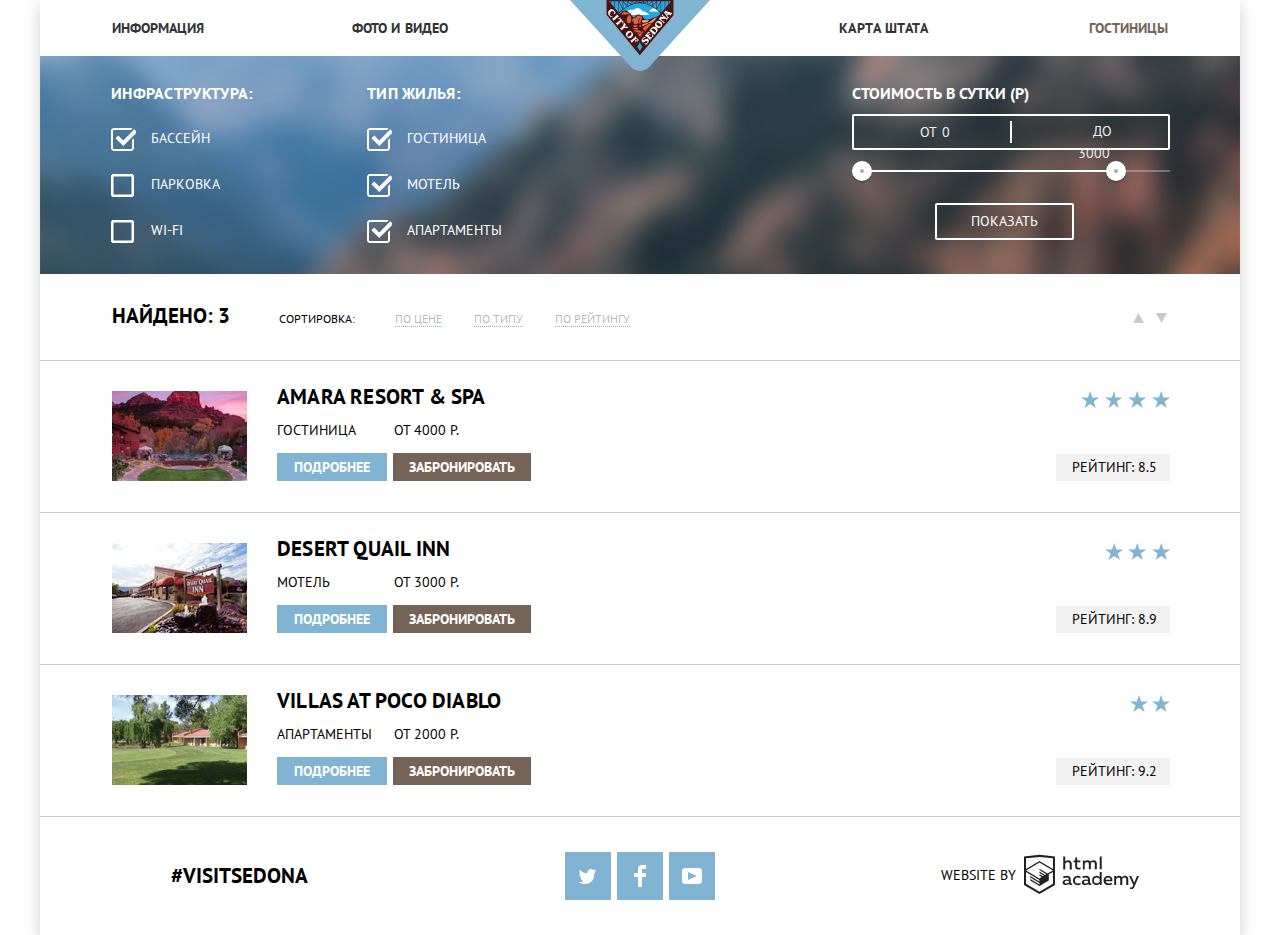
==== commit b5bd12d3: "Правки PP" ====
--- a/catalog.html
+++ b/catalog.html
@@ -23,9 +23,7 @@
           <li>
             <a href="map.html">Карта Штата</a>
           </li>
-          <li class="site-nav-current">
-            <a href="catalog.html">Гостиницы</a>
-          </li>
+          <li class="site-nav-current">Гостиницы</li>
         </ul>
         <a class="logo" href="index.html"><img src="img/logo.svg" width="140" height="71" alt="sedona-logotype"></a>
       </nav>
@@ -134,7 +132,7 @@
               <div class="range-control range-min"></div>
               <div class="range-control range-max"></div>
             </div>
-            <button class="catalog-submit" type="submit" >Показать</button>
+            <button class="catalog-submit" type="submit">Показать</button>
           </div>
         </form>
       </section>
@@ -145,23 +143,27 @@
         <div class="sort">
           <p class="sort-types">Сортировка:</p>
           <ul class="sort-list">
-            <li class="sort-price"><button class="buttons">По Цене</button></li>
+            <li class="sort-price"><button class="buttons active">По Цене</button></li>
             <li class="sort-type"><button class="buttons">По Типу</button></li>
             <li class="sort-rating"><button class="buttons">По Рейтингу</button></li>
           </ul>
         </div>
         <ul class="sort-buttons">
           <li class="increasing">
-            <svg version="1.1" id="Layer_1" xmlns="http://www.w3.org/2000/svg" xmlns:xlink="http://www.w3.org/1999/xlink" x="0px" y="0px"
-	          width="11px" height="10px" viewBox="0 0 11 10" enable-background="new 0 0 11 10" xml:space="preserve">
-              <polygon fill="#231F20" points="5.5,0 0,10 11,10 "/>
-            </svg>
+            <button class="sort-button">
+              <svg version="1.1" id="Layer_1" xmlns="http://www.w3.org/2000/svg" xmlns:xlink="http://www.w3.org/1999/xlink" x="0px" y="0px"
+	            width="11px" height="10px" viewBox="0 0 11 10" enable-background="new 0 0 11 10" xml:space="preserve">
+                <polygon  points="5.5,0 0,10 11,10 "/>
+              </svg>
+            </button>
           </li>
           <li class="decreasing">
-            <svg version="1.1" id="Layer_1.1" xmlns="http://www.w3.org/2000/svg" xmlns:xlink="http://www.w3.org/1999/xlink" x="0px" y="0px"
-	          width="11px" height="10px" viewBox="0 0 11 10" enable-background="new 0 0 11 10" xml:space="preserve">
-              <polyline fill="#231F20" points="5.5,10 0,0 11,0 "/>
-            </svg>
+            <button class="sort-button">
+              <svg version="1.1" id="Layer_1.1" xmlns="http://www.w3.org/2000/svg" xmlns:xlink="http://www.w3.org/1999/xlink" x="0px" y="0px"
+	            width="11px" height="10px" viewBox="0 0 11 10" enable-background="new 0 0 11 10" xml:space="preserve">
+                <polyline  points="5.5,10 0,0 11,0 "/>
+              </svg>
+            </button>
           </li>
         </ul>
       </div>
@@ -177,7 +179,7 @@
               </h2>
               <div class="info-block">
                 <span class="hotel-info">Гостиница</span>
-                <span class="hotel-info">от 4000р.</span>
+                <span class="hotel-info">от 4000 р.</span>
                 <a href="#" class="button-blue">Подробнее</a>
                 <a href="#" class="button-brown">Забронировать</a>
               </div>
@@ -199,7 +201,7 @@
               </h2>
               <div class="info-block">
                 <span class="hotel-info">Мотель</span>
-                <span class="hotel-info">от 3000р.</span>
+                <span class="hotel-info">от 3000 р.</span>
                 <a href="#" class="button-blue">Подробнее</a>
                 <a href="#" class="button-brown">Забронировать</a>
               </div>
@@ -221,7 +223,7 @@
               </h2>
               <div class="info-block">
                 <span class="hotel-info">Апартаменты</span>
-                <span class="hotel-info">от 2000р</span>
+                <span class="hotel-info">от 2000 р.</span>
                 <a href="#" class="button-blue">Подробнее</a>
                 <a href="#" class="button-brown">Забронировать</a>
               </div>
--- a/css/style.css
+++ b/css/style.css
@@ -1,5 +1,4 @@
 body {
-  margin: 0;
   padding: 0;
 
   font-family: "PT Sans", Arial, sans-serif;
@@ -11,7 +10,7 @@
   background: #ffffff;
   text-align: center;
   text-transform: uppercase;
-  min-width: 1280px;
+  min-width: 1200px;
   margin: auto;
  }
 
@@ -22,21 +21,24 @@
 
 .visually-hidden {
   position: absolute;
-  clip: rect(0 0 0 0);
+  clip: rect(1px 1px 1px 1px);
+  clip: rect(1px, 1px, 1px, 1px);
+  padding: 0;
+  border: 0;
+  height: 1px;
   width: 1px;
-  height: 1px;
-  margin: -1px;
-}
-
+  overflow: hidden;
+}
 
 
 .banner {
-  background-image:url("../img/intro-mask.svg"), url("../img/background-index.jpg")  ;
+  background-image:url("../img/intro-mask.svg"), url("../img/background-index.jpg");
   background-repeat: no-repeat;
-  background-position:center bottom , center -56px;
+  background-position: center 450px, center -82px;
   height: 430px;
   width: 1200px;
   padding-top: 76px;
+  background-size: 1200px auto, cover;
 }
 
 .main-nav-list,
@@ -67,22 +69,26 @@
   color: #333333
 }
 
+.main-nav-list li:nth-of-type(3) {
+  letter-spacing: 0.5px;
+}
+
 .main-nav-list a:hover {
   color: #81b3d2;
 }
 
 .main-nav-list a:active {
-  color: #0000004c;
-}
-
-.site-nav-current a {
+  color: rgba(0, 0, 0, 0.3);
+}
+
+.site-nav-current {
   color: #766357;
 }
 
 .page-wrapper{
   width: 1200px;
   margin: 0 auto;
-  box-shadow: 0px 5px 15px 0 #00010133;
+  box-shadow: 0px 5px 15px 0 rgba(0, 1, 1, 0.2);
 }
 
 .page-title {
@@ -93,14 +99,14 @@
   color: #000000;
   width: 440px;
   margin:  auto;
-  padding-top: 62px;
-  padding-bottom: 15px;
+  padding: 62px 0 15px 0px;
 }
 
 .reasons {
   line-height: 26px;
   color: #333333;
   padding-bottom: 36px;
+  letter-spacing: 0.06px;
 }
 
 .feature-block {
@@ -109,25 +115,34 @@
 }
 
 .feature-block-name {
+  width: 151px;
   font-size: 21px;
   color: #ffffff;
   font-weight: bold;
   line-height: 21px;
-  margin: 0px;
-  padding: 0px;
+  margin: 0px auto;
+  padding: 47px 0px 23px 0px;
 }
 
 .feature-block-description,
 .feature-block-number {
   color: #ffffff;
   line-height: 21px;
-  margin: 0px;
+  margin: 0px auto;
   padding: 0px;
-  padding-top: 25px;
+  padding-top: 21px;
+}
+
+.feature-block-description {
+  display: block;
+  margin: 0px auto;
+  width: 320px;
+  letter-spacing: 0.2px;
 }
 
 .advantage {
-  padding: 60px 50px;
+  position: relative;
+  padding: 143px 50px 67px 50px;;
   width: 33.33333%;
 }
 
@@ -139,8 +154,10 @@
 }
 
 .advantage-name {
+  margin-bottom: 28px;
   font-size: 21px;
   font-weight: bold;
+  letter-spacing: 0.2px;
 }
 
 .advantage-description {
@@ -153,10 +170,12 @@
   align-items: baseline;
   justify-content: space-around;
   min-height: 256px;
-  margin-bottom: 57px;
+  margin-bottom: 50px;
 }
 
 .feature-name {
+  width: 150px;
+  margin: 15px auto;
   color: #000000;
   font-weight: bold;
   line-height: 21px;
@@ -170,8 +189,13 @@
 }
 
 .feature-description {
+  padding-top: 5px;
   display: block;
-  margin: 10px 35px 10px 35px;
+  margin: 0px 35px 0px 35px;
+}
+
+.feature-block-number {
+  padding-top: 1px;
 }
 
 .booking-headline {
@@ -180,12 +204,15 @@
   line-height: 36px;
   color: #000000;
   padding: 0px;
+  margin: 0px;
 }
 
 .booking-offer {
   font-size: 14px;
   line-height: 24px;
   color: #333333;
+  margin: 0px;
+  padding: 23px 0px 0px 0px;
 }
 
 .booking-wrapper {
@@ -202,8 +229,8 @@
   font-weight: bold;
   color: #ffffff;
   background-color: #766357;
-  padding: 30px 140px 30px 137px;
-  margin-top: 55px;
+  padding: 31px 140px 30px 137px;
+  margin-top: 47px;
 }
 
 .button:hover,
@@ -219,74 +246,96 @@
 .booking-form {
   position: absolute;
   top: 100%;
+  left: 0;
+  width: 100%;
+  background-color: #ffffff;
+  box-shadow:  0px 7px 15px 0 rgba(0, 1, 1, 0.149);
 }
 
 .booking-form-list {
-  width: 568px;
-  margin: 0 auto;
-  background-color: #ffffff;
-  display: flex;
-  flex-wrap: wrap;
-  justify-content: center;
-  box-shadow:  0px 7px 15px 0 #00010126;
+  padding: 55px;
+  box-sizing: border-box;
+  width: 100%;
 }
 
 .arrival {
   position: relative;
-  margin-top: 55px;
   margin-bottom: 29px;
+  display: flex;
 }
 
 .departure {
   position: relative;
-  margin-bottom: 30px;
+  margin-bottom: 29px;
+  display: flex;
 }
 
 .calendar {
   border: none;
-  background: transparent;
-  position: absolute;
-  width: 30px;
-  height: 30px;
-  background: url("../img/calendar.svg") no-repeat 50% 50%;
+  background: #f2f2f2;
+  position: absolute;
+  width: 38px;
+  height: 38px;
   right: 0;
   top: 0;
 }
 
+.calendar svg {
+  fill: #cacaca;
+}
+
+.calendar:hover svg,
+.calendar:focus svg {
+  fill: #000000;
+}
+
+.calendar:active svg {
+  fill: #81b3d2;
+}
+
 .counter {
   width: 100%;
   display: flex;
-  justify-content: space-between;
-}
-
+}
+
+.counter-adults {
+  width: 226px;
+}
+
+.counter-kids {
+  width: 206px;
+  margin-left: auto;
+}
 
 .counter-adults,
 .counter-kids {
-  width: calc(50% - 10px);
-}
-
-
+  position: relative;
+  display: flex;
+  align-items: center;
+}
+
+.input-wrapper {
+  width: 114px;
+  position: relative;
+  flex: none;
+}
+
+
+
+.input-wrapper input {
+  box-sizing: border-box;
+  width: 100%;
+}
 
 .counter-kids input,
 .counter-adults input {
-  width: 38px;
+  padding: 0 38px;
   background-color: #f2f2f2;
   border: none;
   text-align: center;
-  padding: 10px 0px;
-}
-
-.counter-kids input {
-  margin-left: 65px;
-}
-
-.counter-kids label {
-  margin-left: -90px;
-}
-
-.counter-adults label {
-  padding-right: 60px;
-}
+  height: 38px;
+}
+
 
 .add,
 .reduce {
@@ -294,7 +343,15 @@
   border: none;
   position: absolute;
   width: 38px;
-  height: 41px;
+  height: 38px;
+}
+
+.add {
+  right: 0;
+}
+
+.reduce {
+  left: 0;
 }
 
 .reduce::before {
@@ -303,9 +360,10 @@
   height: 12px;
   width: 3px;
   position: absolute;
-  top: 35%;
+  left: 50%;
+  top: 50%;
   background-color: #808080;
-  transform: rotate(90deg);
+  transform: translate(-50%, -50%) rotate(90deg);
 }
 
 .reduce:hover::before {
@@ -313,7 +371,7 @@
 }
 
 .reduce:active::before {
-  background-color: #81b3d2;
+  background-color: rgb(129, 179, 210);
 }
 
 .add::before {
@@ -322,9 +380,9 @@
   height: 12px;
   width: 3px;
   position: absolute;
-  top: 35%;
+  top: 50%;
   background-color: #808080;
-  transform: rotate(90deg);
+  transform:translate(-50%, -50%) rotate(90deg);
 }
 
 .add::after {
@@ -333,7 +391,8 @@
   height: 12px;
   width: 3px;
   position: absolute;
-  top: 35%;
+  top: 50%;
+  transform: translate(-50%, -50%);
   background-color: #808080;
 }
 
@@ -343,44 +402,47 @@
 }
 .add:active::before,
 .add:active::after {
-  background-color: #81b3d2;
-}
-
-
-.counter-kids .add {
-  left: 148px;
-}
-
-.counter-kids .reduce {
-  left: 72px;
-}
-
-.counter-adults .add {
-  left: 177px;
-}
-
-.counter-adults .reduce {
-  left: 101px;
-}
+  background-color: rgb(129, 179, 210);
+}
+
+
+
 
 .booking-date input {
+  box-sizing: border-box;
   width: 346px;
-  margin-left:21px;
   background-color: #f2f2f2;
   border: none;
   padding: 6px 0px 6px 13px;
 }
 
+.booking-date input:hover {
+  background-color: rgb(235, 235, 235);
+}
+
 .booking-date input:focus {
   background-color: #ffffff;
 }
 
+.counter-kids .booking-label {
+  width: 92px;
+  padding-right: 0px;
+  text-align: center;
+}
+
 .booking-label {
+  flex: none;
   position: relative;
   font-size: inherit;
   font-weight: bold;
   line-height: 26px;
-}
+  box-sizing: border-box;
+  text-align: left;
+  width: 112px;
+  padding: 6px 10px 6px 0;
+}
+
+
 
 .booking-form input[type="text"] {
   font: inherit;
@@ -398,9 +460,8 @@
   font-weight: bold;
   font-size: 21px;
   line-height: 26px;
-  padding: 17px 196px 22px 195px;
   margin-top: 54px;
-  margin-bottom: 55px;
+  padding: 17px 196px 18px 195px;
 }
 
 .find:hover,
@@ -443,9 +504,12 @@
   width: 46px;
   height: 48px;
   background-color: #81b3d2;
-  display: flex;
   font: inherit;
   margin-right: 6px;
+}
+
+.footer-social .social-button:last-child {
+  margin-right: 0px;
 }
 
 .social-button:hover,
@@ -485,13 +549,14 @@
 .footer-developer {
   display: block;
   line-height: 26px;
-  margin-top: 47px;
+  margin-top: 45px;
   margin-bottom: 47px;
 }
 
 .developer-info {
   display: block;
-  margin-left: 6px;
+  margin-left: 8px;
+  margin-top: 3px;
 }
 
 .developer-info:hover path,
@@ -511,7 +576,7 @@
 }
 
 .price-select {
-  align-self: center;
+  margin-top: 27px;
   margin-right: 70px;
 }
 
@@ -519,6 +584,7 @@
 
 .filter fieldset {
   border: none;
+  padding: 0px;
 }
 
 .filter legend {
@@ -527,12 +593,13 @@
   line-height: 21px;
   color: #ffffff;
   font-weight: bold;
-  padding: 25px 0px 25px 0px;
-}
-
-.options-list:not(:nth-of-type(2)) {
-  width: 19%;
-  margin-left: 60px;
+  padding: 27px 0px 24px 0px;
+  letter-spacing: 0.3px;
+}
+
+.options-list:nth-of-type(1) {
+  width: 20%;
+  padding: 0px 12px 8px 69px;
 }
 
 .options-list:nth-child(2) {
@@ -544,7 +611,7 @@
   color: #ffffff;
   line-height: 21px;
   text-align: left;
-  padding-bottom: 30px;
+  padding-bottom: 25px;
 }
 
 .option-label {
@@ -557,6 +624,7 @@
   width: 25px;
   height: 23px;
 }
+
 
 .filter-option input[type="checkbox"]:checked + .checkbox-indicator {
   fill-opacity: 0;
@@ -565,16 +633,16 @@
 }
 
 .catalog-submit {
-  margin: 0 auto;
+  margin: 31px 0px 0px 83px;
   display: block;
-  background-color: #ffffff00;
-  border:2px solid #ffffff;
+  background-color: rgba(255, 255, 255, 0);
+  border: 2px solid #ffffff;
   border-radius: 2px;
   cursor: pointer;
   color: #ffffff;
   font-size: 14px;
   line-height: 21px;
-  padding: 6px 35px;
+  padding: 6px 34px;
   text-transform: inherit;
 }
 
@@ -615,12 +683,12 @@
 
 .price-controls .min-price {
   text-align: left;
-  width: 100px;
+  width: 108px;
 }
 
 .price-controls .max-price {
   transform: translateX(50%);
-  width: 80px;
+  width: 75px;
 
 }
 
@@ -641,7 +709,7 @@
 
 .range .scale {
   height: 2px;
-  background: #ffffff4c;
+  background: rgba(255, 255, 255, 0.3);
 }
 
 .range .bar {
@@ -680,14 +748,15 @@
 }
 
 .result {
-  display: flex;
-  align-items: center;
+  padding: 29px 0px 32px 0px;
+  display: flex;
 }
 
 .buttons {
-  text-decoration: dotted underline #81b3d2;
-  color: #0000004c;
   border: none;
+  border-bottom: 1px dotted  #81b3d2;
+  color: rgba(0, 0, 0, 0.3);
+  padding: 0;
   background: none;
   text-transform: inherit;
 }
@@ -699,53 +768,59 @@
 }
 
 .buttons:active {
+  border:none;
   color: black;
   text-decoration: none;
   outline: transparent;
 }
 
+
 .sort-price {
   margin-left: 40px;
 }
 
 .sort-type {
-  margin: 0 33px;
+  margin: 0 32px;
 }
 
 .sort-buttons {
   margin-left: auto;
-  margin-right: 73px;
-  display: flex;
+  margin-right: 79px;
+  display: flex;
+  padding-top: 5px;
   }
+
+.decreasing,
+.increasing {
+  height: 20px;
+  width: 11px;
+}
+
+.sort-button {
+  background-color: transparent;
+  border: none;
+  outline: none;
+}
 
 .decreasing {
   margin-left: 12px;
 }
 
-.decreasing polyline {
+.sort-button polyline,
+.sort-button polygon {
   fill: #cacaca;
 }
 
-.decreasing:hover polyline,
-.decreasing:focus polyline {
-  fill: black
-}
-
-.decreasing:active polyline {
-  fill: #81b3d2;
-}
-
-.increasing polygon {
-  fill: #cacaca;
-}
-
-.increasing:hover polygon,
-.increasing:focus polygon {
+.sort-button:focus polyline,
+.sort-button:hover polyline,
+.sort-button:focus polygon,
+.sort-button:hover polygon {
   fill: black;
 }
 
-.increasing:active polygon {
-  fill: #81b3d2;
+.sort-button:active polyline,
+.sort-button:active polygon {
+  fill: rgb(129, 179, 210);
 }
 
 .list {
@@ -755,7 +830,6 @@
 
 .hotel {
   display: flex;
-  align-items: center;
   border-bottom: 1px solid #cacaca;
   border-top:  1px solid #cacaca;
   margin-top: -1px;
@@ -773,7 +847,7 @@
 }
 
 .hotel-name a:active {
-  color: #0000004c;
+  color: rgba(0, 0, 0, 0.3);
 }
 
 .cost {
@@ -794,16 +868,16 @@
   font-weight: bold;
   line-height: 26px;
   text-align: left;
-  margin-left: 72px;
+  margin: 0px 0px 0px 72px;
 }
 
 .sort {
   display: flex;
-  align-items: center;
   justify-content: space-between;
   font-size: 12px;
   line-height: 18px;
   text-align: left;
+  padding-top: 7px;
 }
 
 .sort-types {
@@ -813,7 +887,7 @@
 .hotel-img {
   display: block;
   flex: none;
-  margin: 30px 0px 30px 72px;
+  padding: 30px 0px 25px 72px;
 }
 
 .hotel-img img {
@@ -826,7 +900,7 @@
 }
 
 .hotel-name {
-  margin: 0;
+  margin: 23px 0px 0px 0px;
 }
 
 .hotel-name a {
@@ -835,7 +909,8 @@
   font-size: 21px;
   line-height: 26px;
   text-align: left;
-  margin: -10px 0px 10px 0px;
+  margin: 0px 0px 10px 0px;
+  letter-spacing: 0.2px;
 }
 
 .info-block {
@@ -848,24 +923,22 @@
 .hotel-info {
   flex: none;
   display: block;
-  width: calc(50% - 50px);
-  margin: 0px 20px 0px 0px;
+  width: 100px;
+  margin: 0px 17px 0px 0px;
   padding: 0px 0px 12px 0px;
   text-align: left;
 }
 
-.hotel-info:last-of-type {
-  margin-left: -2px;
-}
-
 
 .button-blue {
-  display: block;
-  padding :5px 17px 5px 17px;
+  flex: none;
+  display: inline-block;
+  padding :4px 17px 3px 17px;
   color: #ffffff;
   background-color: #81b3d2;
-  text-align: left;
-  font-weight: bold;
+  text-align: center;
+  font-weight: bold;
+  vertical-align: middle;
 }
 
 .button-blue:hover {
@@ -874,12 +947,12 @@
 
 .button-blue:active {
   background-color: #5496bd;
-  color: #ffffff4c;
+  color: rgba(255, 255, 255, 0.298);
 }
 
 .button-brown {
   display: inline-block;
-  padding :5px 16px 5px 16px;
+  padding :4px 16px 3px 16px;
   margin-left: 6px;
   color: #ffffff;
   background-color: #766357;
@@ -893,7 +966,7 @@
 
 .button-brown:active {
   background-color: #503e33;
-  color: #ffffff4c;
+  color: rgba(255, 255, 255, 0.298);
 }
 
 .hotel-stats {
@@ -908,14 +981,15 @@
 }
 
 .stars {
-  margin-bottom: 47px;
+  margin-top: 30px;
+  margin-bottom: 43px;
   margin-left: auto;
-  min-height: 17px;
-  background: url(../img/star.svg) space 19px 0;
+  height: 20px;
+  background: url(../img/star.svg) space 0px 0;
 }
 
 .four-stars {
-  width: 85px;
+  width: 89px;
 }
 
 .three-stars {
@@ -933,10 +1007,11 @@
 .main-nav-list {
   position: relative;
   display: flex;
-  padding: 0px 70px;
+  padding: 0px 72px;
   align-items: center;
   width: 100%;
   box-sizing: border-box;
+  min-height: 56px;
 }
 
 .main-nav-list li {
@@ -946,6 +1021,7 @@
 
 .main-nav-list li:nth-child(2) {
   margin-right: auto;
+  letter-spacing: 0.1px;
 }
 
 .main-nav-list li:nth-child(2),
@@ -971,7 +1047,6 @@
   display: flex;
   flex-direction: column;
   width: 33.33333%;
-  padding: 50px 44px;
   text-align: center;
   box-sizing: border-box;
 }
@@ -989,7 +1064,10 @@
 
 
 .advantage::before {
-  display: block;
+  position: absolute;
+  top:29%;
+  left: 50%;
+  transform: translate(-50%, -50%);
   content: "";
   height: 72px;
   width: 75px;
@@ -999,7 +1077,10 @@
 }
 
 .advantage:nth-of-type(2)::before {
-  display: block;
+  position: absolute;
+  top:29%;
+  left: 50%;
+  transform: translate(-50%, -50%);
   content: "";
   height: 70px;
   width: 74px;
@@ -1009,7 +1090,10 @@
 }
 
 .advantage:nth-of-type(3)::before {
-  display: block;
+  position: absolute;
+  top:29%;
+  left: 50%;
+  transform: translate(-50%, -50%);
   content: "";
   height: 76px;
   width: 64px;
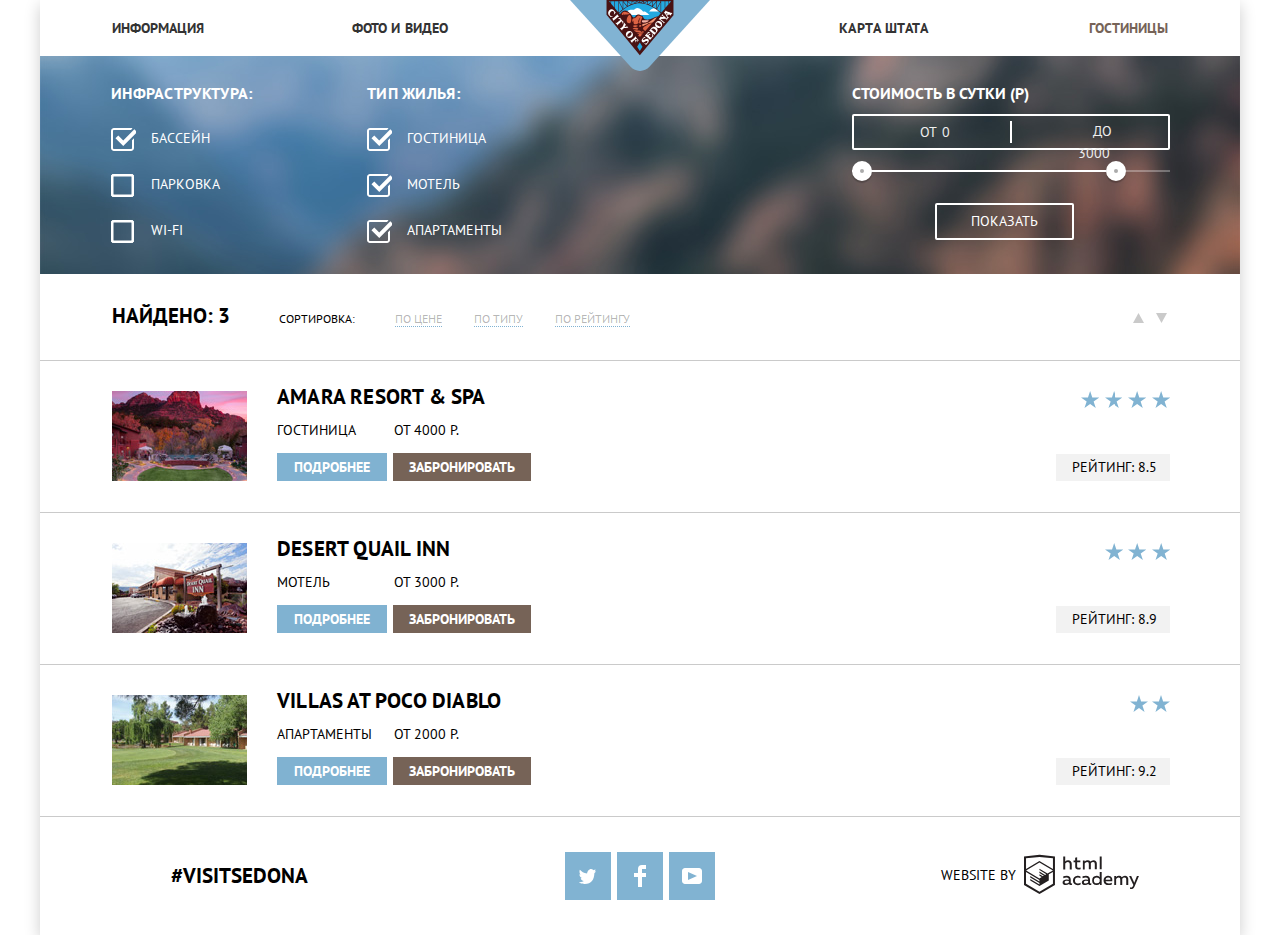
==== commit 45c755d4: "Reformat code" ====
--- a/catalog.html
+++ b/catalog.html
@@ -10,249 +10,276 @@
 </head>
 
 <body>
-  <div class="page-wrapper">
-    <header class="main-header">
-      <nav class="main-nav">
-        <ul class="main-nav-list">
-          <li>
-            <a href="info.html">Информация</a>
-          </li>
-          <li>
-            <a href="gallery.html">Фото и Видео</a>
-          </li>
-          <li>
-            <a href="map.html">Карта Штата</a>
-          </li>
-          <li class="site-nav-current">Гостиницы</li>
+<div class="page-wrapper">
+  <header class="main-header">
+    <nav class="main-nav">
+      <ul class="main-nav-list">
+        <li>
+          <a href="info.html">Информация</a>
+        </li>
+        <li>
+          <a href="gallery.html">Фото и Видео</a>
+        </li>
+        <li>
+          <a href="map.html">Карта Штата</a>
+        </li>
+        <li class="site-nav-current">Гостиницы</li>
+      </ul>
+      <a class="logo" href="index.html"><img src="img/logo.svg" width="140" height="71" alt="sedona-logotype"></a>
+    </nav>
+  </header>
+  <section class="filters">
+    <h2 class="visually-hidden">Фильтр гостиниц.</h2>
+    <form class="filter" method="GET" action="https://echo.htmlacademy.ru">
+      <fieldset class="options-list">
+        <legend>Инфраструктура:</legend>
+        <ul class="filter-list">
+          <li class="filter-option">
+            <label class="option-label">
+              <input class="visually-hidden" type="checkbox" name="pool" checked>
+              <span class="checkbox-indicator">
+                      <svg version="1.1" id="Layer_7" xmlns="http://www.w3.org/2000/svg" xmlns:xlink="http://www.w3.org/1999/xlink" x="0px" y="0px"
+                      width="23px" height="23px" viewBox="0 0 23 23" enable-background="new 0 0 23 23" xml:space="preserve">
+                      <path stroke="white" fill="white" d="M20,2c0.542,0,1,0.458,1,1v17c0,0.542-0.458,1-1,1H3c-0.542,0-1-0.458-1-1V3c0-0.542,0.458-1,1-1H20 M20,0H3
+                     C1.35,0,0,1.35,0,3v17c0,1.65,1.35,3,3,3h17c1.65,0,3-1.35,3-3V3C23,1.35,21.65,0,20,0L20,0z"/>
+                   </svg>
+                  </span>
+              Бассейн
+            </label>
+          </li>
+          <li class="filter-option">
+            <label class="option-label">
+              <input class="visually-hidden" type="checkbox" name="parking">
+              <span class="checkbox-indicator">
+                    <svg version="1.1" id="Layer_2" xmlns="http://www.w3.org/2000/svg" xmlns:xlink="http://www.w3.org/1999/xlink" x="0px" y="0px"
+                      width="23px" height="23px" viewBox="0 0 23 23" enable-background="new 0 0 23 23" xml:space="preserve">
+                    <path stroke="white" fill="white" d="M20,2c0.542,0,1,0.458,1,1v17c0,0.542-0.458,1-1,1H3c-0.542,0-1-0.458-1-1V3c0-0.542,0.458-1,1-1H20 M20,0H3
+                     C1.35,0,0,1.35,0,3v17c0,1.65,1.35,3,3,3h17c1.65,0,3-1.35,3-3V3C23,1.35,21.65,0,20,0L20,0z"/>
+                   </svg>
+                  </span>
+              Парковка
+            </label>
+          </li>
+          <li class="filter-option">
+            <label class="option-label">
+              <input class="visually-hidden" type="checkbox" name="wi-fi">
+              <span class="checkbox-indicator">
+                    <svg version="1.1" id="Layer_3" xmlns="http://www.w3.org/2000/svg" xmlns:xlink="http://www.w3.org/1999/xlink" x="0px" y="0px"
+                      width="23px" height="23px" viewBox="0 0 23 23" enable-background="new 0 0 23 23" xml:space="preserve">
+                    <path stroke="white" fill="white" d="M20,2c0.542,0,1,0.458,1,1v17c0,0.542-0.458,1-1,1H3c-0.542,0-1-0.458-1-1V3c0-0.542,0.458-1,1-1H20 M20,0H3
+                     C1.35,0,0,1.35,0,3v17c0,1.65,1.35,3,3,3h17c1.65,0,3-1.35,3-3V3C23,1.35,21.65,0,20,0L20,0z"/>
+                   </svg>
+                  </span>
+              wi-fi
+            </label>
+          </li>
         </ul>
-        <a class="logo" href="index.html"><img src="img/logo.svg" width="140" height="71" alt="sedona-logotype"></a>
-      </nav>
-    </header>
-      <section class="filters">
-        <h2 class="visually-hidden">Фильтр гостиниц.</h2>
-        <form class="filter" method="GET" action="https://echo.htmlacademy.ru">
-          <fieldset class="options-list">
-            <legend>Инфраструктура:</legend>
-            <ul class="filter-list">
-              <li class="filter-option">
-                <label class="option-label">
-                  <input class="visually-hidden" type="checkbox" name="pool" checked>
-                  <span class="checkbox-indicator">
-                      <svg version="1.1" id="Layer_7" xmlns="http://www.w3.org/2000/svg" xmlns:xlink="http://www.w3.org/1999/xlink" x="0px" y="0px"
-                      width="23px" height="23px" viewBox="0 0 23 23" enable-background="new 0 0 23 23" xml:space="preserve">
-                      <path stroke="white" fill="white" d="M20,2c0.542,0,1,0.458,1,1v17c0,0.542-0.458,1-1,1H3c-0.542,0-1-0.458-1-1V3c0-0.542,0.458-1,1-1H20 M20,0H3
-                     C1.35,0,0,1.35,0,3v17c0,1.65,1.35,3,3,3h17c1.65,0,3-1.35,3-3V3C23,1.35,21.65,0,20,0L20,0z"/>
-                   </svg>
-                  </span>
-                  Бассейн
-                </label>
-              </li>
-              <li class="filter-option">
-                <label class="option-label">
-                  <input class="visually-hidden" type="checkbox" name="parking">
-                  <span class="checkbox-indicator">
-                    <svg version="1.1" id="Layer_2" xmlns="http://www.w3.org/2000/svg" xmlns:xlink="http://www.w3.org/1999/xlink" x="0px" y="0px"
-                      width="23px" height="23px" viewBox="0 0 23 23" enable-background="new 0 0 23 23" xml:space="preserve">
-                    <path stroke="white" fill="white" d="M20,2c0.542,0,1,0.458,1,1v17c0,0.542-0.458,1-1,1H3c-0.542,0-1-0.458-1-1V3c0-0.542,0.458-1,1-1H20 M20,0H3
-                     C1.35,0,0,1.35,0,3v17c0,1.65,1.35,3,3,3h17c1.65,0,3-1.35,3-3V3C23,1.35,21.65,0,20,0L20,0z"/>
-                   </svg>
-                  </span>
-                  Парковка
-                </label>
-              </li>
-              <li class="filter-option">
-                <label class="option-label">
-                  <input class="visually-hidden" type="checkbox" name="wi-fi">
-                  <span class="checkbox-indicator">
-                    <svg version="1.1" id="Layer_3" xmlns="http://www.w3.org/2000/svg" xmlns:xlink="http://www.w3.org/1999/xlink" x="0px" y="0px"
-                      width="23px" height="23px" viewBox="0 0 23 23" enable-background="new 0 0 23 23" xml:space="preserve">
-                    <path stroke="white" fill="white" d="M20,2c0.542,0,1,0.458,1,1v17c0,0.542-0.458,1-1,1H3c-0.542,0-1-0.458-1-1V3c0-0.542,0.458-1,1-1H20 M20,0H3
-                     C1.35,0,0,1.35,0,3v17c0,1.65,1.35,3,3,3h17c1.65,0,3-1.35,3-3V3C23,1.35,21.65,0,20,0L20,0z"/>
-                   </svg>
-                  </span>
-                  wi-fi
-                </label>
-              </li>
-            </ul>
-          </fieldset>
-          <fieldset class="options-list">
-            <legend>Тип жилья:</legend>
-            <ul class="filter-list">
-              <li class="filter-option">
-                <label class="option-label">
-                  <input class="visually-hidden" type="checkbox" name="hotels" checked>
-                  <span class="checkbox-indicator">
+      </fieldset>
+      <fieldset class="options-list">
+        <legend>Тип жилья:</legend>
+        <ul class="filter-list">
+          <li class="filter-option">
+            <label class="option-label">
+              <input class="visually-hidden" type="checkbox" name="hotels" checked>
+              <span class="checkbox-indicator">
                     <svg version="1.1" id="Layer_4" xmlns="http://www.w3.org/2000/svg" xmlns:xlink="http://www.w3.org/1999/xlink" x="0px" y="0px"
                       width="23px" height="23px" viewBox="0 0 23 23" enable-background="new 0 0 23 23" xml:space="preserve">
                     <path stroke="white" fill="white" d="M20,2c0.542,0,1,0.458,1,1v17c0,0.542-0.458,1-1,1H3c-0.542,0-1-0.458-1-1V3c0-0.542,0.458-1,1-1H20 M20,0H3
                      C1.35,0,0,1.35,0,3v17c0,1.65,1.35,3,3,3h17c1.65,0,3-1.35,3-3V3C23,1.35,21.65,0,20,0L20,0z"/>
                    </svg>
                   </span>
-                  Гостиница
-                </label>
-              </li>
-              <li class="filter-option">
-                <label class="option-label">
-                  <input class="visually-hidden" type="checkbox" name="motels" checked>
-                  <span class="checkbox-indicator">
+              Гостиница
+            </label>
+          </li>
+          <li class="filter-option">
+            <label class="option-label">
+              <input class="visually-hidden" type="checkbox" name="motels" checked>
+              <span class="checkbox-indicator">
                     <svg version="1.1" id="Layer_5" xmlns="http://www.w3.org/2000/svg" xmlns:xlink="http://www.w3.org/1999/xlink" x="0px" y="0px"
                       width="23px" height="23px" viewBox="0 0 23 23" enable-background="new 0 0 23 23" xml:space="preserve">
                     <path stroke="white" fill="white" d="M20,2c0.542,0,1,0.458,1,1v17c0,0.542-0.458,1-1,1H3c-0.542,0-1-0.458-1-1V3c0-0.542,0.458-1,1-1H20 M20,0H3
                      C1.35,0,0,1.35,0,3v17c0,1.65,1.35,3,3,3h17c1.65,0,3-1.35,3-3V3C23,1.35,21.65,0,20,0L20,0z"/>
                    </svg>
                   </span>
-                  Мотель
-                </label>
-              </li>
-              <li class="filter-option">
-                <label class="option-label">
-                  <input class="visually-hidden" type="checkbox" name="apartments" checked>
-                  <span class="checkbox-indicator">
+              Мотель
+            </label>
+          </li>
+          <li class="filter-option">
+            <label class="option-label">
+              <input class="visually-hidden" type="checkbox" name="apartments" checked>
+              <span class="checkbox-indicator">
                     <svg version="1.1" id="Layer_6" xmlns="http://www.w3.org/2000/svg" xmlns:xlink="http://www.w3.org/1999/xlink" x="0px" y="0px"
                       width="23px" height="23px" viewBox="0 0 23 23" enable-background="new 0 0 23 23" xml:space="preserve">
                     <path stroke="white" fill="white" d="M20,2c0.542,0,1,0.458,1,1v17c0,0.542-0.458,1-1,1H3c-0.542,0-1-0.458-1-1V3c0-0.542,0.458-1,1-1H20 M20,0H3
                      C1.35,0,0,1.35,0,3v17c0,1.65,1.35,3,3,3h17c1.65,0,3-1.35,3-3V3C23,1.35,21.65,0,20,0L20,0z"/>
                    </svg>
                   </span>
-                  Апартаменты
-                </label>
-              </li>
-            </ul>
-          </fieldset>
-          <div class="price-select">
-            <div class="cost-text">Стоимость в сутки (р)</div>
-            <div class="price-controls">
-              <label class="min-price">от <input class="cost" type="text" name="min-price" value="0"></label>
-              <label class="max-price">до <input class="cost" type="text" name="max-price" value="3000"></label>
-            </div>
-            <div class="range">
-              <div class="scale">
-                <div class="bar"></div>
-              </div>
-              <div class="range-control range-min"></div>
-              <div class="range-control range-max"></div>
-            </div>
-            <button class="catalog-submit" type="submit">Показать</button>
-          </div>
-        </form>
-      </section>
-      <div class="result">
-        <p class="count">Найдено:
-          <span class="total">3</span>
-        </p>
-        <div class="sort">
-          <p class="sort-types">Сортировка:</p>
-          <ul class="sort-list">
-            <li class="sort-price"><button class="buttons active">По Цене</button></li>
-            <li class="sort-type"><button class="buttons">По Типу</button></li>
-            <li class="sort-rating"><button class="buttons">По Рейтингу</button></li>
-          </ul>
-        </div>
-        <ul class="sort-buttons">
-          <li class="increasing">
-            <button class="sort-button">
-              <svg version="1.1" id="Layer_1" xmlns="http://www.w3.org/2000/svg" xmlns:xlink="http://www.w3.org/1999/xlink" x="0px" y="0px"
+              Апартаменты
+            </label>
+          </li>
+        </ul>
+      </fieldset>
+      <div class="price-select">
+        <div class="cost-text">Стоимость в сутки (р)</div>
+        <div class="price-controls">
+          <label class="min-price">от <input class="cost" type="text" name="min-price" value="0"></label>
+          <label class="max-price">до <input class="cost" type="text" name="max-price" value="3000"></label>
+        </div>
+        <div class="range">
+          <div class="scale">
+            <div class="bar"></div>
+          </div>
+          <div class="range-control range-min"></div>
+          <div class="range-control range-max"></div>
+        </div>
+        <button class="catalog-submit" type="submit">Показать</button>
+      </div>
+    </form>
+  </section>
+  <div class="result">
+    <p class="count">Найдено:
+      <span class="total">3</span>
+    </p>
+    <div class="sort">
+      <p class="sort-types">Сортировка:</p>
+      <ul class="sort-list">
+        <li class="sort-price">
+          <button class="buttons active">По Цене</button>
+        </li>
+        <li class="sort-type">
+          <button class="buttons">По Типу</button>
+        </li>
+        <li class="sort-rating">
+          <button class="buttons">По Рейтингу</button>
+        </li>
+      </ul>
+    </div>
+    <ul class="sort-buttons">
+      <li class="increasing">
+        <button class="sort-button">
+          <svg version="1.1" id="Layer_1" xmlns="http://www.w3.org/2000/svg" xmlns:xlink="http://www.w3.org/1999/xlink" x="0px" y="0px"
 	            width="11px" height="10px" viewBox="0 0 11 10" enable-background="new 0 0 11 10" xml:space="preserve">
                 <polygon  points="5.5,0 0,10 11,10 "/>
               </svg>
-            </button>
-          </li>
-          <li class="decreasing">
-            <button class="sort-button">
-              <svg version="1.1" id="Layer_1.1" xmlns="http://www.w3.org/2000/svg" xmlns:xlink="http://www.w3.org/1999/xlink" x="0px" y="0px"
+        </button>
+      </li>
+      <li class="decreasing">
+        <button class="sort-button">
+          <svg version="1.1" id="Layer_1.1" xmlns="http://www.w3.org/2000/svg" xmlns:xlink="http://www.w3.org/1999/xlink" x="0px" y="0px"
 	            width="11px" height="10px" viewBox="0 0 11 10" enable-background="new 0 0 11 10" xml:space="preserve">
                 <polyline  points="5.5,10 0,0 11,0 "/>
               </svg>
-            </button>
-          </li>
-        </ul>
-      </div>
-      <section class="hotels">
-        <ul class="list">
-          <li class="hotel">
-            <div class="hotel-img">
-              <img src="img/amara.jpg" height="90" width="135" alt="Amara">
-            </div>
-            <div class="hotel-description">
-              <h2 class="hotel-name">
-                <a  href="#">Amara resort & spa</a>
-              </h2>
-              <div class="info-block">
-                <span class="hotel-info">Гостиница</span>
-                <span class="hotel-info">от 4000 р.</span>
-                <a href="#" class="button-blue">Подробнее</a>
-                <a href="#" class="button-brown">Забронировать</a>
-              </div>
-            </div>
-            <div class="hotel-stats">
-              <div class="stars four-stars"></div>
-              <p class="rating">Рейтинг:
-                <span class="digit">8.5</span>
-              </p>
-            </div>
-          </li>
-          <li class="hotel">
-            <div class="hotel-img">
-              <img src="img/quall-inn.jpg" height="90" width="135" alt="Desert qual inn">
-            </div>
-            <div class="hotel-description">
-              <h2 class="hotel-name">
-                <a href="#">Desert quail inn</a>
-              </h2>
-              <div class="info-block">
-                <span class="hotel-info">Мотель</span>
-                <span class="hotel-info">от 3000 р.</span>
-                <a href="#" class="button-blue">Подробнее</a>
-                <a href="#" class="button-brown">Забронировать</a>
-              </div>
-            </div>
-            <div class="hotel-stats">
-              <div class="stars three-stars"></div>
-              <p class="rating">Рейтинг:
-                <span class="digit">8.9</span>
-              </p>
-          </div>
-          </li>
-          <li class="hotel">
-            <div class="hotel-img">
-              <img src="img/villa.jpg" height="90" width="135" alt="villas at poco diablo">
-            </div>
-            <div class="hotel-description">
-              <h2 class="hotel-name">
-                <a href="#">Villas at poco diablo</a>
-              </h2>
-              <div class="info-block">
-                <span class="hotel-info">Апартаменты</span>
-                <span class="hotel-info">от 2000 р.</span>
-                <a href="#" class="button-blue">Подробнее</a>
-                <a href="#" class="button-brown">Забронировать</a>
-              </div>
-            </div>
-            <div class="hotel-stats">
-              <div class="stars two-stars"></div>
-              <p class="rating">Рейтинг:
-                <span class="digit">9.2</span>
-              </p>
-            </div>
-          </li>
-        </ul>
-      </section>
-    <footer class="main-footer">
-      <p class="hashtag">#VISITSEDONA</p>
-      <div class="footer-social">
-        <a class="social-button" href="#" aria-label="Читайте нас в твиттере"><span class="visually-hidden">Твиттер</span><svg xmlns="http://www.w3.org/2000/svg" xmlns:xlink="http://www.w3.org/1999/xlink" width="17" height="15" viewBox="0 0 17 15"><path fill="#FFF" d="M10.95.144c1.685-.496 2.984.27 3.577 1.179.673-.231 1.331-.481 2.011-.708a2.345 2.345 0 0 1-.857 1.768c.685.17 1.304-.491 1.304-.491-.169 1-1.006 1.788-1.563 2.024-.231 6.75-3.175 11.217-10.077 11.082h-.446c-.41 0-4.164-.46-4.898-1.887 2.271.196 3.893-.422 4.693-1.177-.96-.3-2.679-.477-2.979-2.95.349.106.564.228 1.19.119C1.705 8.247.374 7.53.448 5.33c.285.328 1.067.536 1.34.472C1.085 5.561-.182 2.442.894.85c1.818 1.854 3.735 3.606 7.152 3.773C8.254 2.33 9.183.793 10.95.144z"></path></svg></a>
-        <a class="social-button" href="#" aria-label="наш Фейсбук"><span class="visually-hidden">Facebook</span><svg xmlns="http://www.w3.org/2000/svg" width="12" height="22" viewBox="0 0 12 22"><path fill="#FFF" d="M12 4V0H8a4 4 0 0 0-4 4v4H0v4h4v10h4V12h4V8H8V4h4z"/></svg></a>
-        <a class="social-button" href="#" aria-label="смотрите нас на Ютуб"><span class="visually-hidden">Youtube</span><svg xmlns="http://www.w3.org/2000/svg" xmlns:xlink="http://www.w3.org/1999/xlink" width="20" height="16" viewBox="0 0 20 16"><path fill="#FFF" d="M17 0H3C1.35 0 0 1.35 0 3v10c0 1.65 1.35 3 3 3h14c1.65 0 3-1.35 3-3V3c0-1.65-1.35-3-3-3zM6.027 11.998V4.002L15.014 8l-8.987 3.998z"/></svg></a>
-      </div>
-      <div class="developer">
-        <p class="footer-developer">Website by</p>
-        <a class="developer-info" href="http://htmlacademy.ru/intensive/htmlcss">
-          <span class="visually-hidden">Профессиональный интенсив HTML и CSS уровень 1</span>
-          <svg id="Layer_1.3" data-name="Layer 1" xmlns="http://www.w3.org/2000/svg" width="115" height="41" viewBox="0 0 108.08 36.85"><title>logo-htmlacademy-small1</title><path d="M44.61,26.88a2,2,0,0,0,.55-0.1v1.33a3.25,3.25,0,0,1-1.18.21,1.67,1.67,0,0,1-1.67-1,4.84,4.84,0,0,1-3.14,1.08c-1.51,0-2.91-.83-2.91-2.55,0-2.13,2-2.79,3.71-2.79a11.08,11.08,0,0,1,2.17.25v-0.3c0-1-.76-1.77-2.19-1.77a7.42,7.42,0,0,0-3,.64v-1.7a10.21,10.21,0,0,1,3.19-.55c2.36,0,3.81,1.12,3.81,3.65v3a0.54,0.54,0,0,0,.49.59h0.17Zm-6.44-1.13A1.35,1.35,0,0,0,39.63,27h0.11a3.39,3.39,0,0,0,2.41-1V24.58a9.72,9.72,0,0,0-1.81-.21c-1,0-2.16.33-2.16,1.38h0Zm12.36-6.11a5,5,0,0,1,2.57.64V22a4.08,4.08,0,0,0-2.3-.7,2.75,2.75,0,1,0,0,5.49,5,5,0,0,0,2.43-.64v1.71a6.27,6.27,0,0,1-2.76.57A4.21,4.21,0,0,1,46,24.51q0-.21,0-0.41a4.32,4.32,0,0,1,4.18-4.46h0.38Zm12.17,7.24a2,2,0,0,0,.55-0.1v1.33a3.25,3.25,0,0,1-1.18.21,1.67,1.67,0,0,1-1.67-1,4.84,4.84,0,0,1-3.14,1.08c-1.51,0-2.91-.83-2.91-2.55,0-2.13,2-2.79,3.71-2.79a11.08,11.08,0,0,1,2.17.25v-0.3c0-1-.76-1.77-2.19-1.77a7.42,7.42,0,0,0-3,.64v-1.7a10.21,10.21,0,0,1,3.19-.55c2.36,0,3.81,1.12,3.81,3.65v3a0.54,0.54,0,0,0,.49.59h0.17Zm-6.44-1.13A1.35,1.35,0,0,0,57.73,27h0.11a3.39,3.39,0,0,0,2.41-1V24.58a9.72,9.72,0,0,0-1.81-.21c-1.06,0-2.16.33-2.16,1.38h0ZM73,16V28.2H71.35V26.88a3.88,3.88,0,0,1-3.19,1.54,4.4,4.4,0,0,1,0-8.78,3.81,3.81,0,0,1,3,1.3V16H73Zm-4.53,5.22a2.76,2.76,0,1,0,0,5.52A2.86,2.86,0,0,0,71.15,25V23A2.91,2.91,0,0,0,68.49,21.27ZM79,19.64c3.31,0,4.46,2.68,3.92,5.09H76.7c0.21,1.5,1.67,2.11,3.19,2.11a6.11,6.11,0,0,0,2.64-.59v1.6a7.14,7.14,0,0,1-3,.57C77,28.42,74.78,27,74.78,24a4.18,4.18,0,0,1,4-4.39H79Zm0.09,1.54a2.28,2.28,0,0,0-2.44,2.1v0.06H81.3A2,2,0,0,0,79.13,21.18Zm5.73,7V19.87h1.65v1a3.81,3.81,0,0,1,2.78-1.27A2.86,2.86,0,0,1,91.89,21a4.12,4.12,0,0,1,2.91-1.33A3.06,3.06,0,0,1,98,23V28.2h-1.9V23.05a1.59,1.59,0,0,0-1.42-1.75H94.42a2.8,2.8,0,0,0-2.07,1.12V28.2h-1.9V23.05A1.59,1.59,0,0,0,89,21.31H88.8a3,3,0,0,0-2.21,1.29v5.63H84.86Zm21.31-8.33h1.9l-3.91,9.46c-0.9,2.17-2.09,2.86-3.35,2.86a4.76,4.76,0,0,1-1.1-.14V30.46a2.86,2.86,0,0,0,.85.12c0.9,0,1.58-.64,2.07-1.9l0.17-.42-4-8.4h2l2.86,6.29ZM38.73,1.46V6.22a3.81,3.81,0,0,1,2.7-1.14,3.25,3.25,0,0,1,3.44,3.4v5.15H43V8.72a1.81,1.81,0,0,0-1.61-2h-0.3a2.93,2.93,0,0,0-2.32,1.39v5.52h-1.9V1.46h1.9ZM49.94,2.31v3h3V6.91h-3v3.81c0,1.1.5,1.46,1.58,1.46a4.49,4.49,0,0,0,1.69-.33v1.6A6.8,6.8,0,0,1,51,13.8a2.55,2.55,0,0,1-2.86-2.74V6.89H46.58V5.26h1.5V2.74Zm5.4,11.31V5.28H57v1A3.81,3.81,0,0,1,59.77,5a2.86,2.86,0,0,1,2.6,1.33A4.12,4.12,0,0,1,65.28,5,3.06,3.06,0,0,1,68.44,8.4v5.21h-1.9V8.46a1.59,1.59,0,0,0-1.42-1.75H64.89a2.8,2.8,0,0,0-2.07,1.12v5.78h-1.9V8.46A1.59,1.59,0,0,0,59.5,6.71H59.27A3,3,0,0,0,57.06,8v5.63H55.34ZM71.17,1.45H73V13.6H71.17V1.45ZM14.71,0H14.55L0,1.54V28.21l14.55,8.66,14.55-8.66V1.54Zm12.5,27.1L14.55,34.64,1.9,27.12V16.18l12.59,7.5V25L5.86,19.9v1.31l8.68,5.21v1.39L5.87,22.65V24l8.68,5.21,8.75-5.24V18.31L27.2,16V27.12Zm0-12.53-3.48,2-1.6,1L14.51,13v1.31L21,18.23H21l-0.14.09-1,.54-5.37-3.2V17l4.24,2.52-1,.67-3.2-1.9v1.31l2.1,1.24L14.5,22.1,2,14.65,14.51,7.11Zm0-1.32L14.49,5.76,1.91,13.25v-10L14.56,1.92,27.21,3.25v10h0Z" transform="translate(0 -0.02)" fill="#231f20"/></svg>
-        </a>
-      </div>
-    </footer>
+        </button>
+      </li>
+    </ul>
   </div>
+  <section class="hotels">
+    <ul class="list">
+      <li class="hotel">
+        <div class="hotel-img">
+          <img src="img/amara.jpg" height="90" width="135" alt="Amara">
+        </div>
+        <div class="hotel-description">
+          <h2 class="hotel-name">
+            <a href="#">Amara resort & spa</a>
+          </h2>
+          <div class="info-block">
+            <span class="hotel-info">Гостиница</span>
+            <span class="hotel-info">от 4000 р.</span>
+            <a href="#" class="button-blue">Подробнее</a>
+            <a href="#" class="button-brown">Забронировать</a>
+          </div>
+        </div>
+        <div class="hotel-stats">
+          <div class="stars four-stars"></div>
+          <p class="rating">Рейтинг:
+            <span class="digit">8.5</span>
+          </p>
+        </div>
+      </li>
+      <li class="hotel">
+        <div class="hotel-img">
+          <img src="img/quall-inn.jpg" height="90" width="135" alt="Desert qual inn">
+        </div>
+        <div class="hotel-description">
+          <h2 class="hotel-name">
+            <a href="#">Desert quail inn</a>
+          </h2>
+          <div class="info-block">
+            <span class="hotel-info">Мотель</span>
+            <span class="hotel-info">от 3000 р.</span>
+            <a href="#" class="button-blue">Подробнее</a>
+            <a href="#" class="button-brown">Забронировать</a>
+          </div>
+        </div>
+        <div class="hotel-stats">
+          <div class="stars three-stars"></div>
+          <p class="rating">Рейтинг:
+            <span class="digit">8.9</span>
+          </p>
+        </div>
+      </li>
+      <li class="hotel">
+        <div class="hotel-img">
+          <img src="img/villa.jpg" height="90" width="135" alt="villas at poco diablo">
+        </div>
+        <div class="hotel-description">
+          <h2 class="hotel-name">
+            <a href="#">Villas at poco diablo</a>
+          </h2>
+          <div class="info-block">
+            <span class="hotel-info">Апартаменты</span>
+            <span class="hotel-info">от 2000 р.</span>
+            <a href="#" class="button-blue">Подробнее</a>
+            <a href="#" class="button-brown">Забронировать</a>
+          </div>
+        </div>
+        <div class="hotel-stats">
+          <div class="stars two-stars"></div>
+          <p class="rating">Рейтинг:
+            <span class="digit">9.2</span>
+          </p>
+        </div>
+      </li>
+    </ul>
+  </section>
+  <footer class="main-footer">
+    <p class="hashtag">#VISITSEDONA</p>
+    <div class="footer-social">
+      <a class="social-button" href="#" aria-label="Читайте нас в твиттере"><span class="visually-hidden">Твиттер</span>
+        <svg xmlns="http://www.w3.org/2000/svg" xmlns:xlink="http://www.w3.org/1999/xlink" width="17" height="15"
+             viewBox="0 0 17 15">
+          <path fill="#FFF"
+                d="M10.95.144c1.685-.496 2.984.27 3.577 1.179.673-.231 1.331-.481 2.011-.708a2.345 2.345 0 0 1-.857 1.768c.685.17 1.304-.491 1.304-.491-.169 1-1.006 1.788-1.563 2.024-.231 6.75-3.175 11.217-10.077 11.082h-.446c-.41 0-4.164-.46-4.898-1.887 2.271.196 3.893-.422 4.693-1.177-.96-.3-2.679-.477-2.979-2.95.349.106.564.228 1.19.119C1.705 8.247.374 7.53.448 5.33c.285.328 1.067.536 1.34.472C1.085 5.561-.182 2.442.894.85c1.818 1.854 3.735 3.606 7.152 3.773C8.254 2.33 9.183.793 10.95.144z"></path>
+        </svg>
+      </a>
+      <a class="social-button" href="#" aria-label="наш Фейсбук"><span class="visually-hidden">Facebook</span>
+        <svg xmlns="http://www.w3.org/2000/svg" width="12" height="22" viewBox="0 0 12 22">
+          <path fill="#FFF" d="M12 4V0H8a4 4 0 0 0-4 4v4H0v4h4v10h4V12h4V8H8V4h4z"/>
+        </svg>
+      </a>
+      <a class="social-button" href="#" aria-label="смотрите нас на Ютуб"><span class="visually-hidden">Youtube</span>
+        <svg xmlns="http://www.w3.org/2000/svg" xmlns:xlink="http://www.w3.org/1999/xlink" width="20" height="16"
+             viewBox="0 0 20 16">
+          <path fill="#FFF"
+                d="M17 0H3C1.35 0 0 1.35 0 3v10c0 1.65 1.35 3 3 3h14c1.65 0 3-1.35 3-3V3c0-1.65-1.35-3-3-3zM6.027 11.998V4.002L15.014 8l-8.987 3.998z"/>
+        </svg>
+      </a>
+    </div>
+    <div class="developer">
+      <p class="footer-developer">Website by</p>
+      <a class="developer-info" href="http://htmlacademy.ru/intensive/htmlcss">
+        <span class="visually-hidden">Профессиональный интенсив HTML и CSS уровень 1</span>
+        <svg id="Layer_1.3" data-name="Layer 1" xmlns="http://www.w3.org/2000/svg" width="115" height="41"
+             viewBox="0 0 108.08 36.85"><title>logo-htmlacademy-small1</title>
+          <path
+            d="M44.61,26.88a2,2,0,0,0,.55-0.1v1.33a3.25,3.25,0,0,1-1.18.21,1.67,1.67,0,0,1-1.67-1,4.84,4.84,0,0,1-3.14,1.08c-1.51,0-2.91-.83-2.91-2.55,0-2.13,2-2.79,3.71-2.79a11.08,11.08,0,0,1,2.17.25v-0.3c0-1-.76-1.77-2.19-1.77a7.42,7.42,0,0,0-3,.64v-1.7a10.21,10.21,0,0,1,3.19-.55c2.36,0,3.81,1.12,3.81,3.65v3a0.54,0.54,0,0,0,.49.59h0.17Zm-6.44-1.13A1.35,1.35,0,0,0,39.63,27h0.11a3.39,3.39,0,0,0,2.41-1V24.58a9.72,9.72,0,0,0-1.81-.21c-1,0-2.16.33-2.16,1.38h0Zm12.36-6.11a5,5,0,0,1,2.57.64V22a4.08,4.08,0,0,0-2.3-.7,2.75,2.75,0,1,0,0,5.49,5,5,0,0,0,2.43-.64v1.71a6.27,6.27,0,0,1-2.76.57A4.21,4.21,0,0,1,46,24.51q0-.21,0-0.41a4.32,4.32,0,0,1,4.18-4.46h0.38Zm12.17,7.24a2,2,0,0,0,.55-0.1v1.33a3.25,3.25,0,0,1-1.18.21,1.67,1.67,0,0,1-1.67-1,4.84,4.84,0,0,1-3.14,1.08c-1.51,0-2.91-.83-2.91-2.55,0-2.13,2-2.79,3.71-2.79a11.08,11.08,0,0,1,2.17.25v-0.3c0-1-.76-1.77-2.19-1.77a7.42,7.42,0,0,0-3,.64v-1.7a10.21,10.21,0,0,1,3.19-.55c2.36,0,3.81,1.12,3.81,3.65v3a0.54,0.54,0,0,0,.49.59h0.17Zm-6.44-1.13A1.35,1.35,0,0,0,57.73,27h0.11a3.39,3.39,0,0,0,2.41-1V24.58a9.72,9.72,0,0,0-1.81-.21c-1.06,0-2.16.33-2.16,1.38h0ZM73,16V28.2H71.35V26.88a3.88,3.88,0,0,1-3.19,1.54,4.4,4.4,0,0,1,0-8.78,3.81,3.81,0,0,1,3,1.3V16H73Zm-4.53,5.22a2.76,2.76,0,1,0,0,5.52A2.86,2.86,0,0,0,71.15,25V23A2.91,2.91,0,0,0,68.49,21.27ZM79,19.64c3.31,0,4.46,2.68,3.92,5.09H76.7c0.21,1.5,1.67,2.11,3.19,2.11a6.11,6.11,0,0,0,2.64-.59v1.6a7.14,7.14,0,0,1-3,.57C77,28.42,74.78,27,74.78,24a4.18,4.18,0,0,1,4-4.39H79Zm0.09,1.54a2.28,2.28,0,0,0-2.44,2.1v0.06H81.3A2,2,0,0,0,79.13,21.18Zm5.73,7V19.87h1.65v1a3.81,3.81,0,0,1,2.78-1.27A2.86,2.86,0,0,1,91.89,21a4.12,4.12,0,0,1,2.91-1.33A3.06,3.06,0,0,1,98,23V28.2h-1.9V23.05a1.59,1.59,0,0,0-1.42-1.75H94.42a2.8,2.8,0,0,0-2.07,1.12V28.2h-1.9V23.05A1.59,1.59,0,0,0,89,21.31H88.8a3,3,0,0,0-2.21,1.29v5.63H84.86Zm21.31-8.33h1.9l-3.91,9.46c-0.9,2.17-2.09,2.86-3.35,2.86a4.76,4.76,0,0,1-1.1-.14V30.46a2.86,2.86,0,0,0,.85.12c0.9,0,1.58-.64,2.07-1.9l0.17-.42-4-8.4h2l2.86,6.29ZM38.73,1.46V6.22a3.81,3.81,0,0,1,2.7-1.14,3.25,3.25,0,0,1,3.44,3.4v5.15H43V8.72a1.81,1.81,0,0,0-1.61-2h-0.3a2.93,2.93,0,0,0-2.32,1.39v5.52h-1.9V1.46h1.9ZM49.94,2.31v3h3V6.91h-3v3.81c0,1.1.5,1.46,1.58,1.46a4.49,4.49,0,0,0,1.69-.33v1.6A6.8,6.8,0,0,1,51,13.8a2.55,2.55,0,0,1-2.86-2.74V6.89H46.58V5.26h1.5V2.74Zm5.4,11.31V5.28H57v1A3.81,3.81,0,0,1,59.77,5a2.86,2.86,0,0,1,2.6,1.33A4.12,4.12,0,0,1,65.28,5,3.06,3.06,0,0,1,68.44,8.4v5.21h-1.9V8.46a1.59,1.59,0,0,0-1.42-1.75H64.89a2.8,2.8,0,0,0-2.07,1.12v5.78h-1.9V8.46A1.59,1.59,0,0,0,59.5,6.71H59.27A3,3,0,0,0,57.06,8v5.63H55.34ZM71.17,1.45H73V13.6H71.17V1.45ZM14.71,0H14.55L0,1.54V28.21l14.55,8.66,14.55-8.66V1.54Zm12.5,27.1L14.55,34.64,1.9,27.12V16.18l12.59,7.5V25L5.86,19.9v1.31l8.68,5.21v1.39L5.87,22.65V24l8.68,5.21,8.75-5.24V18.31L27.2,16V27.12Zm0-12.53-3.48,2-1.6,1L14.51,13v1.31L21,18.23H21l-0.14.09-1,.54-5.37-3.2V17l4.24,2.52-1,.67-3.2-1.9v1.31l2.1,1.24L14.5,22.1,2,14.65,14.51,7.11Zm0-1.32L14.49,5.76,1.91,13.25v-10L14.56,1.92,27.21,3.25v10h0Z"
+            transform="translate(0 -0.02)" fill="#231f20"/>
+        </svg>
+      </a>
+    </div>
+  </footer>
+</div>
 </body>
 
 </html>
--- a/css/style.css
+++ b/css/style.css
@@ -12,8 +12,7 @@
   text-transform: uppercase;
   min-width: 1200px;
   margin: auto;
- }
-
+}
 
 a {
   text-decoration: none;
@@ -30,9 +29,8 @@
   overflow: hidden;
 }
 
-
 .banner {
-  background-image:url("../img/intro-mask.svg"), url("../img/background-index.jpg");
+  background-image: url("../img/intro-mask.svg"), url("../img/background-index.jpg");
   background-repeat: no-repeat;
   background-position: center 450px, center -82px;
   height: 430px;
@@ -85,7 +83,7 @@
   color: #766357;
 }
 
-.page-wrapper{
+.page-wrapper {
   width: 1200px;
   margin: 0 auto;
   box-shadow: 0px 5px 15px 0 rgba(0, 1, 1, 0.2);
@@ -98,7 +96,7 @@
   text-align: center;
   color: #000000;
   width: 440px;
-  margin:  auto;
+  margin: auto;
   padding: 62px 0 15px 0px;
 }
 
@@ -147,7 +145,7 @@
 }
 
 .advantages {
-  background-color: #00000000;
+  background-color: rgba(0, 0, 0, 0);
   display: flex;
   align-items: center;
   justify-content: space-around;
@@ -221,7 +219,6 @@
   margin: 0 auto;
 }
 
-
 .button {
   display: block;
   font-size: 21px;
@@ -240,7 +237,7 @@
 
 .button:active {
   background-color: #503e33;
-  color: #ffffff4c;
+  color: rgba(255, 255, 255, 0.3);
 }
 
 .booking-form {
@@ -249,7 +246,7 @@
   left: 0;
   width: 100%;
   background-color: #ffffff;
-  box-shadow:  0px 7px 15px 0 rgba(0, 1, 1, 0.149);
+  box-shadow: 0px 7px 15px 0 rgba(0, 1, 1, 0.149);
 }
 
 .booking-form-list {
@@ -319,8 +316,6 @@
   position: relative;
   flex: none;
 }
-
-
 
 .input-wrapper input {
   box-sizing: border-box;
@@ -336,7 +331,6 @@
   height: 38px;
 }
 
-
 .add,
 .reduce {
   background-color: #f2f2f2;
@@ -382,7 +376,7 @@
   position: absolute;
   top: 50%;
   background-color: #808080;
-  transform:translate(-50%, -50%) rotate(90deg);
+  transform: translate(-50%, -50%) rotate(90deg);
 }
 
 .add::after {
@@ -400,13 +394,11 @@
 .add:hover::after {
   background-color: #000000;
 }
+
 .add:active::before,
 .add:active::after {
   background-color: rgb(129, 179, 210);
 }
-
-
-
 
 .booking-date input {
   box-sizing: border-box;
@@ -442,8 +434,6 @@
   padding: 6px 10px 6px 0;
 }
 
-
-
 .booking-form input[type="text"] {
   font: inherit;
   color: #000000;
@@ -475,16 +465,12 @@
   border: none;
 }
 
-
-
-
 .interactive-map {
   background-image: url("../img/map.jpg");
   height: 593px;
   width: 100%;
 }
 
-
 .main-footer {
   display: flex;
   align-items: center;
@@ -494,7 +480,7 @@
 .main-footer-opacity {
   background-color: #ffffff;
   opacity: 0.9;
-  margin-top: -120px;
+  margin-top: -118px;
 }
 
 .social-button {
@@ -514,17 +500,16 @@
 
 .social-button:hover,
 .social-button:focus {
-  background-color:#669ec0;
+  background-color: #669ec0;
 }
 
 .social-button:active {
   background-color: #5496bd;
 }
 
-.social-button:active path{
-  fill: #ffffffab;
-}
-
+.social-button:active path {
+  fill: rgba(255, 255, 255, 0.671);
+}
 
 .hashtag {
   width: 33.33333%;
@@ -544,7 +529,7 @@
   width: 33.33333%;
   align-items: center;
   justify-content: center;
- }
+}
 
 .footer-developer {
   display: block;
@@ -561,16 +546,16 @@
 
 .developer-info:hover path,
 .developer-info:focus path {
-  fill:#81b3d2;
+  fill: #81b3d2;
 }
 
 .developer-info:active path {
-  fill:#bdbbbc;
+  fill: #bdbbbc;
 }
 
 .filter {
   background-image: url("../img/catalog-background.jpg");
-  background-position: center -310px ;
+  background-position: center -310px;
   display: flex;
   justify-content: space-between;
 }
@@ -579,8 +564,6 @@
   margin-top: 27px;
   margin-right: 70px;
 }
-
-
 
 .filter fieldset {
   border: none;
@@ -624,7 +607,6 @@
   width: 25px;
   height: 23px;
 }
-
 
 .filter-option input[type="checkbox"]:checked + .checkbox-indicator {
   fill-opacity: 0;
@@ -754,7 +736,7 @@
 
 .buttons {
   border: none;
-  border-bottom: 1px dotted  #81b3d2;
+  border-bottom: 1px dotted #81b3d2;
   color: rgba(0, 0, 0, 0.3);
   padding: 0;
   background: none;
@@ -768,13 +750,12 @@
 }
 
 .buttons:active {
-  border:none;
+  border: none;
   color: black;
   text-decoration: none;
   outline: transparent;
 }
 
-
 .sort-price {
   margin-left: 40px;
 }
@@ -788,7 +769,7 @@
   margin-right: 79px;
   display: flex;
   padding-top: 5px;
-  }
+}
 
 .decreasing,
 .increasing {
@@ -831,7 +812,7 @@
 .hotel {
   display: flex;
   border-bottom: 1px solid #cacaca;
-  border-top:  1px solid #cacaca;
+  border-top: 1px solid #cacaca;
   margin-top: -1px;
 }
 
@@ -852,7 +833,7 @@
 
 .cost {
   background-color: transparent;
-  color: #ffffff ;
+  color: #ffffff;
 }
 
 .cost-text {
@@ -929,13 +910,12 @@
   text-align: left;
 }
 
-
 .button-blue {
   flex: none;
   display: inline-block;
-  padding :4px 17px 3px 17px;
+  padding: 4px 17px 3px 17px;
   color: #ffffff;
-  background-color: #81b3d2;
+  background-color: hsl(203, 47%, 66%);
   text-align: center;
   font-weight: bold;
   vertical-align: middle;
@@ -947,12 +927,12 @@
 
 .button-blue:active {
   background-color: #5496bd;
-  color: rgba(255, 255, 255, 0.298);
+  color: rgba(255, 255, 255, 0.3);
 }
 
 .button-brown {
   display: inline-block;
-  padding :4px 16px 3px 16px;
+  padding: 4px 16px 3px 16px;
   margin-left: 6px;
   color: #ffffff;
   background-color: #766357;
@@ -966,7 +946,7 @@
 
 .button-brown:active {
   background-color: #503e33;
-  color: rgba(255, 255, 255, 0.298);
+  color: rgba(255, 255, 255, 0.3);
 }
 
 .hotel-stats {
@@ -996,13 +976,11 @@
   width: 65px;
 }
 
-
 .two-stars {
   width: 40px;
 }
+
 /*----Сетка----*/
-
-
 
 .main-nav-list {
   position: relative;
@@ -1040,9 +1018,6 @@
   transform: translateX(-50%);
 }
 
-
-
-
 .feature-block-info {
   display: flex;
   flex-direction: column;
@@ -1052,7 +1027,7 @@
 }
 
 .feature-block-img {
- width: 66.66666%;
+  width: 66.66666%;
 }
 
 .feature-block-img img {
@@ -1061,11 +1036,9 @@
   height: auto;
 }
 
-
-
 .advantage::before {
   position: absolute;
-  top:29%;
+  top: 29%;
   left: 50%;
   transform: translate(-50%, -50%);
   content: "";
@@ -1078,7 +1051,7 @@
 
 .advantage:nth-of-type(2)::before {
   position: absolute;
-  top:29%;
+  top: 29%;
   left: 50%;
   transform: translate(-50%, -50%);
   content: "";
@@ -1091,7 +1064,7 @@
 
 .advantage:nth-of-type(3)::before {
   position: absolute;
-  top:29%;
+  top: 29%;
   left: 50%;
   transform: translate(-50%, -50%);
   content: "";
@@ -1102,9 +1075,6 @@
   margin: 0 auto;
 }
 
-
-
-
 .feature {
   display: flex;
   flex-direction: column;
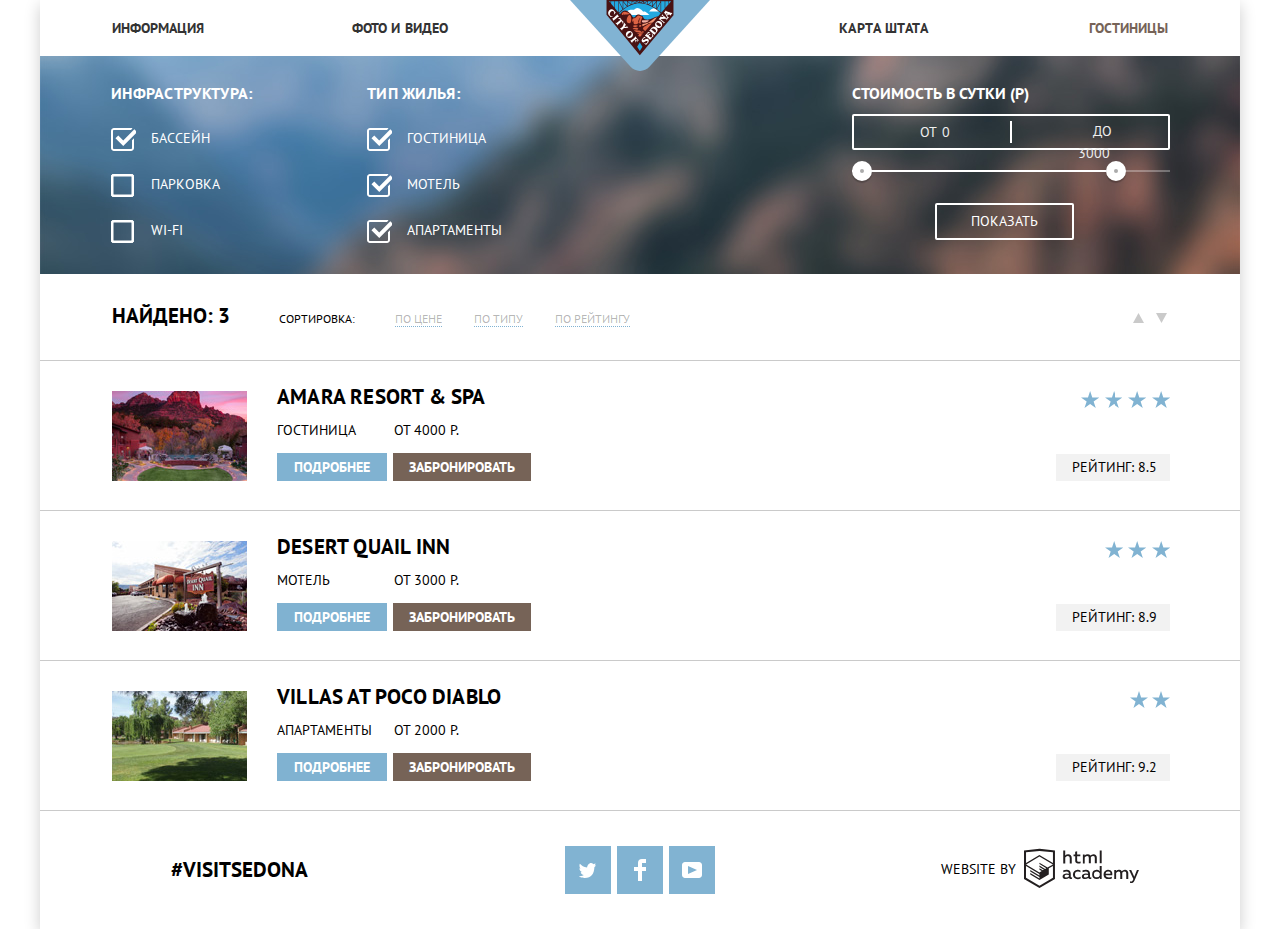
==== commit a9ad134b: "Правки изображений и форматирование svg" ====
--- a/catalog.html
+++ b/catalog.html
@@ -38,12 +38,10 @@
             <label class="option-label">
               <input class="visually-hidden" type="checkbox" name="pool" checked>
               <span class="checkbox-indicator">
-                      <svg version="1.1" id="Layer_7" xmlns="http://www.w3.org/2000/svg" xmlns:xlink="http://www.w3.org/1999/xlink" x="0px" y="0px"
-                      width="23px" height="23px" viewBox="0 0 23 23" enable-background="new 0 0 23 23" xml:space="preserve">
-                      <path stroke="white" fill="white" d="M20,2c0.542,0,1,0.458,1,1v17c0,0.542-0.458,1-1,1H3c-0.542,0-1-0.458-1-1V3c0-0.542,0.458-1,1-1H20 M20,0H3
-                     C1.35,0,0,1.35,0,3v17c0,1.65,1.35,3,3,3h17c1.65,0,3-1.35,3-3V3C23,1.35,21.65,0,20,0L20,0z"/>
-                   </svg>
-                  </span>
+                <svg version="1.1" id="Layer_7" xmlns="http://www.w3.org/2000/svg" xmlns:xlink="http://www.w3.org/1999/xlink" x="0px" y="0px" width="23px" height="23px" viewBox="0 0 23 23" enable-background="new 0 0 23 23" xml:space="preserve">
+                  <path stroke="white" fill="white" d="M20,2c0.542,0,1,0.458,1,1v17c0,0.542-0.458,1-1,1H3c-0.542,0-1-0.458-1-1V3c0-0.542,0.458-1,1-1H20 M20,0H3 C1.35,0,0,1.35,0,3v17c0,1.65,1.35,3,3,3h17c1.65,0,3-1.35,3-3V3C23,1.35,21.65,0,20,0L20,0z"/>
+                </svg>
+              </span>
               Бассейн
             </label>
           </li>
@@ -51,12 +49,10 @@
             <label class="option-label">
               <input class="visually-hidden" type="checkbox" name="parking">
               <span class="checkbox-indicator">
-                    <svg version="1.1" id="Layer_2" xmlns="http://www.w3.org/2000/svg" xmlns:xlink="http://www.w3.org/1999/xlink" x="0px" y="0px"
-                      width="23px" height="23px" viewBox="0 0 23 23" enable-background="new 0 0 23 23" xml:space="preserve">
-                    <path stroke="white" fill="white" d="M20,2c0.542,0,1,0.458,1,1v17c0,0.542-0.458,1-1,1H3c-0.542,0-1-0.458-1-1V3c0-0.542,0.458-1,1-1H20 M20,0H3
-                     C1.35,0,0,1.35,0,3v17c0,1.65,1.35,3,3,3h17c1.65,0,3-1.35,3-3V3C23,1.35,21.65,0,20,0L20,0z"/>
-                   </svg>
-                  </span>
+                <svg version="1.1" id="Layer_2" xmlns="http://www.w3.org/2000/svg" xmlns:xlink="http://www.w3.org/1999/xlink" x="0px" y="0px" width="23px" height="23px" viewBox="0 0 23 23" enable-background="new 0 0 23 23" xml:space="preserve">
+                  <path stroke="white" fill="white" d="M20,2c0.542,0,1,0.458,1,1v17c0,0.542-0.458,1-1,1H3c-0.542,0-1-0.458-1-1V3c0-0.542,0.458-1,1-1H20 M20,0H3 C1.35,0,0,1.35,0,3v17c0,1.65,1.35,3,3,3h17c1.65,0,3-1.35,3-3V3C23,1.35,21.65,0,20,0L20,0z"/>
+                </svg>
+              </span>
               Парковка
             </label>
           </li>
@@ -64,12 +60,10 @@
             <label class="option-label">
               <input class="visually-hidden" type="checkbox" name="wi-fi">
               <span class="checkbox-indicator">
-                    <svg version="1.1" id="Layer_3" xmlns="http://www.w3.org/2000/svg" xmlns:xlink="http://www.w3.org/1999/xlink" x="0px" y="0px"
-                      width="23px" height="23px" viewBox="0 0 23 23" enable-background="new 0 0 23 23" xml:space="preserve">
-                    <path stroke="white" fill="white" d="M20,2c0.542,0,1,0.458,1,1v17c0,0.542-0.458,1-1,1H3c-0.542,0-1-0.458-1-1V3c0-0.542,0.458-1,1-1H20 M20,0H3
-                     C1.35,0,0,1.35,0,3v17c0,1.65,1.35,3,3,3h17c1.65,0,3-1.35,3-3V3C23,1.35,21.65,0,20,0L20,0z"/>
-                   </svg>
-                  </span>
+                <svg version="1.1" id="Layer_3" xmlns="http://www.w3.org/2000/svg" xmlns:xlink="http://www.w3.org/1999/xlink" x="0px" y="0px" width="23px" height="23px" viewBox="0 0 23 23" enable-background="new 0 0 23 23" xml:space="preserve">
+                  <path stroke="white" fill="white" d="M20,2c0.542,0,1,0.458,1,1v17c0,0.542-0.458,1-1,1H3c-0.542,0-1-0.458-1-1V3c0-0.542,0.458-1,1-1H20 M20,0H3 C1.35,0,0,1.35,0,3v17c0,1.65,1.35,3,3,3h17c1.65,0,3-1.35,3-3V3C23,1.35,21.65,0,20,0L20,0z"/>
+                </svg>
+              </span>
               wi-fi
             </label>
           </li>
@@ -82,12 +76,10 @@
             <label class="option-label">
               <input class="visually-hidden" type="checkbox" name="hotels" checked>
               <span class="checkbox-indicator">
-                    <svg version="1.1" id="Layer_4" xmlns="http://www.w3.org/2000/svg" xmlns:xlink="http://www.w3.org/1999/xlink" x="0px" y="0px"
-                      width="23px" height="23px" viewBox="0 0 23 23" enable-background="new 0 0 23 23" xml:space="preserve">
-                    <path stroke="white" fill="white" d="M20,2c0.542,0,1,0.458,1,1v17c0,0.542-0.458,1-1,1H3c-0.542,0-1-0.458-1-1V3c0-0.542,0.458-1,1-1H20 M20,0H3
-                     C1.35,0,0,1.35,0,3v17c0,1.65,1.35,3,3,3h17c1.65,0,3-1.35,3-3V3C23,1.35,21.65,0,20,0L20,0z"/>
-                   </svg>
-                  </span>
+                <svg version="1.1" id="Layer_4" xmlns="http://www.w3.org/2000/svg" xmlns:xlink="http://www.w3.org/1999/xlink" x="0px" y="0px" width="23px" height="23px" viewBox="0 0 23 23" enable-background="new 0 0 23 23" xml:space="preserve">
+                  <path stroke="white" fill="white" d="M20,2c0.542,0,1,0.458,1,1v17c0,0.542-0.458,1-1,1H3c-0.542,0-1-0.458-1-1V3c0-0.542,0.458-1,1-1H20 M20,0H3 C1.35,0,0,1.35,0,3v17c0,1.65,1.35,3,3,3h17c1.65,0,3-1.35,3-3V3C23,1.35,21.65,0,20,0L20,0z"/>
+                </svg>
+              </span>
               Гостиница
             </label>
           </li>
@@ -95,12 +87,10 @@
             <label class="option-label">
               <input class="visually-hidden" type="checkbox" name="motels" checked>
               <span class="checkbox-indicator">
-                    <svg version="1.1" id="Layer_5" xmlns="http://www.w3.org/2000/svg" xmlns:xlink="http://www.w3.org/1999/xlink" x="0px" y="0px"
-                      width="23px" height="23px" viewBox="0 0 23 23" enable-background="new 0 0 23 23" xml:space="preserve">
-                    <path stroke="white" fill="white" d="M20,2c0.542,0,1,0.458,1,1v17c0,0.542-0.458,1-1,1H3c-0.542,0-1-0.458-1-1V3c0-0.542,0.458-1,1-1H20 M20,0H3
-                     C1.35,0,0,1.35,0,3v17c0,1.65,1.35,3,3,3h17c1.65,0,3-1.35,3-3V3C23,1.35,21.65,0,20,0L20,0z"/>
-                   </svg>
-                  </span>
+                <svg version="1.1" id="Layer_5" xmlns="http://www.w3.org/2000/svg" xmlns:xlink="http://www.w3.org/1999/xlink" x="0px" y="0px" width="23px" height="23px" viewBox="0 0 23 23" enable-background="new 0 0 23 23" xml:space="preserve">
+                  <path stroke="white" fill="white" d="M20,2c0.542,0,1,0.458,1,1v17c0,0.542-0.458,1-1,1H3c-0.542,0-1-0.458-1-1V3c0-0.542,0.458-1,1-1H20 M20,0H3 C1.35,0,0,1.35,0,3v17c0,1.65,1.35,3,3,3h17c1.65,0,3-1.35,3-3V3C23,1.35,21.65,0,20,0L20,0z"/>
+                </svg>
+              </span>
               Мотель
             </label>
           </li>
@@ -108,12 +98,10 @@
             <label class="option-label">
               <input class="visually-hidden" type="checkbox" name="apartments" checked>
               <span class="checkbox-indicator">
-                    <svg version="1.1" id="Layer_6" xmlns="http://www.w3.org/2000/svg" xmlns:xlink="http://www.w3.org/1999/xlink" x="0px" y="0px"
-                      width="23px" height="23px" viewBox="0 0 23 23" enable-background="new 0 0 23 23" xml:space="preserve">
-                    <path stroke="white" fill="white" d="M20,2c0.542,0,1,0.458,1,1v17c0,0.542-0.458,1-1,1H3c-0.542,0-1-0.458-1-1V3c0-0.542,0.458-1,1-1H20 M20,0H3
-                     C1.35,0,0,1.35,0,3v17c0,1.65,1.35,3,3,3h17c1.65,0,3-1.35,3-3V3C23,1.35,21.65,0,20,0L20,0z"/>
-                   </svg>
-                  </span>
+                <svg version="1.1" id="Layer_6" xmlns="http://www.w3.org/2000/svg" xmlns:xlink="http://www.w3.org/1999/xlink" x="0px" y="0px" width="23px" height="23px" viewBox="0 0 23 23" enable-background="new 0 0 23 23" xml:space="preserve">
+                  <path stroke="white" fill="white" d="M20,2c0.542,0,1,0.458,1,1v17c0,0.542-0.458,1-1,1H3c-0.542,0-1-0.458-1-1V3c0-0.542,0.458-1,1-1H20 M20,0H3 C1.35,0,0,1.35,0,3v17c0,1.65,1.35,3,3,3h17c1.65,0,3-1.35,3-3V3C23,1.35,21.65,0,20,0L20,0z"/>
+                </svg>
+              </span>
               Апартаменты
             </label>
           </li>
@@ -157,18 +145,16 @@
     <ul class="sort-buttons">
       <li class="increasing">
         <button class="sort-button">
-          <svg version="1.1" id="Layer_1" xmlns="http://www.w3.org/2000/svg" xmlns:xlink="http://www.w3.org/1999/xlink" x="0px" y="0px"
-	            width="11px" height="10px" viewBox="0 0 11 10" enable-background="new 0 0 11 10" xml:space="preserve">
-                <polygon  points="5.5,0 0,10 11,10 "/>
-              </svg>
+          <svg version="1.1" id="Layer_1" xmlns="http://www.w3.org/2000/svg" xmlns:xlink="http://www.w3.org/1999/xlink" x="0px" y="0px" width="11px" height="10px" viewBox="0 0 11 10" enable-background="new 0 0 11 10" xml:space="preserve">
+            <polygon  points="5.5,0 0,10 11,10 "/>
+          </svg>
         </button>
       </li>
       <li class="decreasing">
         <button class="sort-button">
-          <svg version="1.1" id="Layer_1.1" xmlns="http://www.w3.org/2000/svg" xmlns:xlink="http://www.w3.org/1999/xlink" x="0px" y="0px"
-	            width="11px" height="10px" viewBox="0 0 11 10" enable-background="new 0 0 11 10" xml:space="preserve">
-                <polyline  points="5.5,10 0,0 11,0 "/>
-              </svg>
+          <svg version="1.1" id="Layer_1.1" xmlns="http://www.w3.org/2000/svg" xmlns:xlink="http://www.w3.org/1999/xlink" x="0px" y="0px" width="11px" height="10px" viewBox="0 0 11 10" enable-background="new 0 0 11 10" xml:space="preserve">
+            <polyline  points="5.5,10 0,0 11,0 "/>
+          </svg>
         </button>
       </li>
     </ul>
@@ -247,10 +233,8 @@
     <p class="hashtag">#VISITSEDONA</p>
     <div class="footer-social">
       <a class="social-button" href="#" aria-label="Читайте нас в твиттере"><span class="visually-hidden">Твиттер</span>
-        <svg xmlns="http://www.w3.org/2000/svg" xmlns:xlink="http://www.w3.org/1999/xlink" width="17" height="15"
-             viewBox="0 0 17 15">
-          <path fill="#FFF"
-                d="M10.95.144c1.685-.496 2.984.27 3.577 1.179.673-.231 1.331-.481 2.011-.708a2.345 2.345 0 0 1-.857 1.768c.685.17 1.304-.491 1.304-.491-.169 1-1.006 1.788-1.563 2.024-.231 6.75-3.175 11.217-10.077 11.082h-.446c-.41 0-4.164-.46-4.898-1.887 2.271.196 3.893-.422 4.693-1.177-.96-.3-2.679-.477-2.979-2.95.349.106.564.228 1.19.119C1.705 8.247.374 7.53.448 5.33c.285.328 1.067.536 1.34.472C1.085 5.561-.182 2.442.894.85c1.818 1.854 3.735 3.606 7.152 3.773C8.254 2.33 9.183.793 10.95.144z"></path>
+        <svg xmlns="http://www.w3.org/2000/svg" xmlns:xlink="http://www.w3.org/1999/xlink" width="17" height="15" viewBox="0 0 17 15">
+          <path fill="#FFF" d="M10.95.144c1.685-.496 2.984.27 3.577 1.179.673-.231 1.331-.481 2.011-.708a2.345 2.345 0 0 1-.857 1.768c.685.17 1.304-.491 1.304-.491-.169 1-1.006 1.788-1.563 2.024-.231 6.75-3.175 11.217-10.077 11.082h-.446c-.41 0-4.164-.46-4.898-1.887 2.271.196 3.893-.422 4.693-1.177-.96-.3-2.679-.477-2.979-2.95.349.106.564.228 1.19.119C1.705 8.247.374 7.53.448 5.33c.285.328 1.067.536 1.34.472C1.085 5.561-.182 2.442.894.85c1.818 1.854 3.735 3.606 7.152 3.773C8.254 2.33 9.183.793 10.95.144z"></path>
         </svg>
       </a>
       <a class="social-button" href="#" aria-label="наш Фейсбук"><span class="visually-hidden">Facebook</span>
@@ -259,10 +243,8 @@
         </svg>
       </a>
       <a class="social-button" href="#" aria-label="смотрите нас на Ютуб"><span class="visually-hidden">Youtube</span>
-        <svg xmlns="http://www.w3.org/2000/svg" xmlns:xlink="http://www.w3.org/1999/xlink" width="20" height="16"
-             viewBox="0 0 20 16">
-          <path fill="#FFF"
-                d="M17 0H3C1.35 0 0 1.35 0 3v10c0 1.65 1.35 3 3 3h14c1.65 0 3-1.35 3-3V3c0-1.65-1.35-3-3-3zM6.027 11.998V4.002L15.014 8l-8.987 3.998z"/>
+        <svg xmlns="http://www.w3.org/2000/svg" xmlns:xlink="http://www.w3.org/1999/xlink" width="20" height="16" viewBox="0 0 20 16">
+          <path fill="#FFF" d="M17 0H3C1.35 0 0 1.35 0 3v10c0 1.65 1.35 3 3 3h14c1.65 0 3-1.35 3-3V3c0-1.65-1.35-3-3-3zM6.027 11.998V4.002L15.014 8l-8.987 3.998z"/>
         </svg>
       </a>
     </div>
@@ -270,11 +252,8 @@
       <p class="footer-developer">Website by</p>
       <a class="developer-info" href="http://htmlacademy.ru/intensive/htmlcss">
         <span class="visually-hidden">Профессиональный интенсив HTML и CSS уровень 1</span>
-        <svg id="Layer_1.3" data-name="Layer 1" xmlns="http://www.w3.org/2000/svg" width="115" height="41"
-             viewBox="0 0 108.08 36.85"><title>logo-htmlacademy-small1</title>
-          <path
-            d="M44.61,26.88a2,2,0,0,0,.55-0.1v1.33a3.25,3.25,0,0,1-1.18.21,1.67,1.67,0,0,1-1.67-1,4.84,4.84,0,0,1-3.14,1.08c-1.51,0-2.91-.83-2.91-2.55,0-2.13,2-2.79,3.71-2.79a11.08,11.08,0,0,1,2.17.25v-0.3c0-1-.76-1.77-2.19-1.77a7.42,7.42,0,0,0-3,.64v-1.7a10.21,10.21,0,0,1,3.19-.55c2.36,0,3.81,1.12,3.81,3.65v3a0.54,0.54,0,0,0,.49.59h0.17Zm-6.44-1.13A1.35,1.35,0,0,0,39.63,27h0.11a3.39,3.39,0,0,0,2.41-1V24.58a9.72,9.72,0,0,0-1.81-.21c-1,0-2.16.33-2.16,1.38h0Zm12.36-6.11a5,5,0,0,1,2.57.64V22a4.08,4.08,0,0,0-2.3-.7,2.75,2.75,0,1,0,0,5.49,5,5,0,0,0,2.43-.64v1.71a6.27,6.27,0,0,1-2.76.57A4.21,4.21,0,0,1,46,24.51q0-.21,0-0.41a4.32,4.32,0,0,1,4.18-4.46h0.38Zm12.17,7.24a2,2,0,0,0,.55-0.1v1.33a3.25,3.25,0,0,1-1.18.21,1.67,1.67,0,0,1-1.67-1,4.84,4.84,0,0,1-3.14,1.08c-1.51,0-2.91-.83-2.91-2.55,0-2.13,2-2.79,3.71-2.79a11.08,11.08,0,0,1,2.17.25v-0.3c0-1-.76-1.77-2.19-1.77a7.42,7.42,0,0,0-3,.64v-1.7a10.21,10.21,0,0,1,3.19-.55c2.36,0,3.81,1.12,3.81,3.65v3a0.54,0.54,0,0,0,.49.59h0.17Zm-6.44-1.13A1.35,1.35,0,0,0,57.73,27h0.11a3.39,3.39,0,0,0,2.41-1V24.58a9.72,9.72,0,0,0-1.81-.21c-1.06,0-2.16.33-2.16,1.38h0ZM73,16V28.2H71.35V26.88a3.88,3.88,0,0,1-3.19,1.54,4.4,4.4,0,0,1,0-8.78,3.81,3.81,0,0,1,3,1.3V16H73Zm-4.53,5.22a2.76,2.76,0,1,0,0,5.52A2.86,2.86,0,0,0,71.15,25V23A2.91,2.91,0,0,0,68.49,21.27ZM79,19.64c3.31,0,4.46,2.68,3.92,5.09H76.7c0.21,1.5,1.67,2.11,3.19,2.11a6.11,6.11,0,0,0,2.64-.59v1.6a7.14,7.14,0,0,1-3,.57C77,28.42,74.78,27,74.78,24a4.18,4.18,0,0,1,4-4.39H79Zm0.09,1.54a2.28,2.28,0,0,0-2.44,2.1v0.06H81.3A2,2,0,0,0,79.13,21.18Zm5.73,7V19.87h1.65v1a3.81,3.81,0,0,1,2.78-1.27A2.86,2.86,0,0,1,91.89,21a4.12,4.12,0,0,1,2.91-1.33A3.06,3.06,0,0,1,98,23V28.2h-1.9V23.05a1.59,1.59,0,0,0-1.42-1.75H94.42a2.8,2.8,0,0,0-2.07,1.12V28.2h-1.9V23.05A1.59,1.59,0,0,0,89,21.31H88.8a3,3,0,0,0-2.21,1.29v5.63H84.86Zm21.31-8.33h1.9l-3.91,9.46c-0.9,2.17-2.09,2.86-3.35,2.86a4.76,4.76,0,0,1-1.1-.14V30.46a2.86,2.86,0,0,0,.85.12c0.9,0,1.58-.64,2.07-1.9l0.17-.42-4-8.4h2l2.86,6.29ZM38.73,1.46V6.22a3.81,3.81,0,0,1,2.7-1.14,3.25,3.25,0,0,1,3.44,3.4v5.15H43V8.72a1.81,1.81,0,0,0-1.61-2h-0.3a2.93,2.93,0,0,0-2.32,1.39v5.52h-1.9V1.46h1.9ZM49.94,2.31v3h3V6.91h-3v3.81c0,1.1.5,1.46,1.58,1.46a4.49,4.49,0,0,0,1.69-.33v1.6A6.8,6.8,0,0,1,51,13.8a2.55,2.55,0,0,1-2.86-2.74V6.89H46.58V5.26h1.5V2.74Zm5.4,11.31V5.28H57v1A3.81,3.81,0,0,1,59.77,5a2.86,2.86,0,0,1,2.6,1.33A4.12,4.12,0,0,1,65.28,5,3.06,3.06,0,0,1,68.44,8.4v5.21h-1.9V8.46a1.59,1.59,0,0,0-1.42-1.75H64.89a2.8,2.8,0,0,0-2.07,1.12v5.78h-1.9V8.46A1.59,1.59,0,0,0,59.5,6.71H59.27A3,3,0,0,0,57.06,8v5.63H55.34ZM71.17,1.45H73V13.6H71.17V1.45ZM14.71,0H14.55L0,1.54V28.21l14.55,8.66,14.55-8.66V1.54Zm12.5,27.1L14.55,34.64,1.9,27.12V16.18l12.59,7.5V25L5.86,19.9v1.31l8.68,5.21v1.39L5.87,22.65V24l8.68,5.21,8.75-5.24V18.31L27.2,16V27.12Zm0-12.53-3.48,2-1.6,1L14.51,13v1.31L21,18.23H21l-0.14.09-1,.54-5.37-3.2V17l4.24,2.52-1,.67-3.2-1.9v1.31l2.1,1.24L14.5,22.1,2,14.65,14.51,7.11Zm0-1.32L14.49,5.76,1.91,13.25v-10L14.56,1.92,27.21,3.25v10h0Z"
-            transform="translate(0 -0.02)" fill="#231f20"/>
+        <svg id="Layer_1.3" data-name="Layer 1" xmlns="http://www.w3.org/2000/svg" width="115" height="41" viewBox="0 0 108.08 36.85"><title>logo-htmlacademy-small1</title>
+          <path d="M44.61,26.88a2,2,0,0,0,.55-0.1v1.33a3.25,3.25,0,0,1-1.18.21,1.67,1.67,0,0,1-1.67-1,4.84,4.84,0,0,1-3.14,1.08c-1.51,0-2.91-.83-2.91-2.55,0-2.13,2-2.79,3.71-2.79a11.08,11.08,0,0,1,2.17.25v-0.3c0-1-.76-1.77-2.19-1.77a7.42,7.42,0,0,0-3,.64v-1.7a10.21,10.21,0,0,1,3.19-.55c2.36,0,3.81,1.12,3.81,3.65v3a0.54,0.54,0,0,0,.49.59h0.17Zm-6.44-1.13A1.35,1.35,0,0,0,39.63,27h0.11a3.39,3.39,0,0,0,2.41-1V24.58a9.72,9.72,0,0,0-1.81-.21c-1,0-2.16.33-2.16,1.38h0Zm12.36-6.11a5,5,0,0,1,2.57.64V22a4.08,4.08,0,0,0-2.3-.7,2.75,2.75,0,1,0,0,5.49,5,5,0,0,0,2.43-.64v1.71a6.27,6.27,0,0,1-2.76.57A4.21,4.21,0,0,1,46,24.51q0-.21,0-0.41a4.32,4.32,0,0,1,4.18-4.46h0.38Zm12.17,7.24a2,2,0,0,0,.55-0.1v1.33a3.25,3.25,0,0,1-1.18.21,1.67,1.67,0,0,1-1.67-1,4.84,4.84,0,0,1-3.14,1.08c-1.51,0-2.91-.83-2.91-2.55,0-2.13,2-2.79,3.71-2.79a11.08,11.08,0,0,1,2.17.25v-0.3c0-1-.76-1.77-2.19-1.77a7.42,7.42,0,0,0-3,.64v-1.7a10.21,10.21,0,0,1,3.19-.55c2.36,0,3.81,1.12,3.81,3.65v3a0.54,0.54,0,0,0,.49.59h0.17Zm-6.44-1.13A1.35,1.35,0,0,0,57.73,27h0.11a3.39,3.39,0,0,0,2.41-1V24.58a9.72,9.72,0,0,0-1.81-.21c-1.06,0-2.16.33-2.16,1.38h0ZM73,16V28.2H71.35V26.88a3.88,3.88,0,0,1-3.19,1.54,4.4,4.4,0,0,1,0-8.78,3.81,3.81,0,0,1,3,1.3V16H73Zm-4.53,5.22a2.76,2.76,0,1,0,0,5.52A2.86,2.86,0,0,0,71.15,25V23A2.91,2.91,0,0,0,68.49,21.27ZM79,19.64c3.31,0,4.46,2.68,3.92,5.09H76.7c0.21,1.5,1.67,2.11,3.19,2.11a6.11,6.11,0,0,0,2.64-.59v1.6a7.14,7.14,0,0,1-3,.57C77,28.42,74.78,27,74.78,24a4.18,4.18,0,0,1,4-4.39H79Zm0.09,1.54a2.28,2.28,0,0,0-2.44,2.1v0.06H81.3A2,2,0,0,0,79.13,21.18Zm5.73,7V19.87h1.65v1a3.81,3.81,0,0,1,2.78-1.27A2.86,2.86,0,0,1,91.89,21a4.12,4.12,0,0,1,2.91-1.33A3.06,3.06,0,0,1,98,23V28.2h-1.9V23.05a1.59,1.59,0,0,0-1.42-1.75H94.42a2.8,2.8,0,0,0-2.07,1.12V28.2h-1.9V23.05A1.59,1.59,0,0,0,89,21.31H88.8a3,3,0,0,0-2.21,1.29v5.63H84.86Zm21.31-8.33h1.9l-3.91,9.46c-0.9,2.17-2.09,2.86-3.35,2.86a4.76,4.76,0,0,1-1.1-.14V30.46a2.86,2.86,0,0,0,.85.12c0.9,0,1.58-.64,2.07-1.9l0.17-.42-4-8.4h2l2.86,6.29ZM38.73,1.46V6.22a3.81,3.81,0,0,1,2.7-1.14,3.25,3.25,0,0,1,3.44,3.4v5.15H43V8.72a1.81,1.81,0,0,0-1.61-2h-0.3a2.93,2.93,0,0,0-2.32,1.39v5.52h-1.9V1.46h1.9ZM49.94,2.31v3h3V6.91h-3v3.81c0,1.1.5,1.46,1.58,1.46a4.49,4.49,0,0,0,1.69-.33v1.6A6.8,6.8,0,0,1,51,13.8a2.55,2.55,0,0,1-2.86-2.74V6.89H46.58V5.26h1.5V2.74Zm5.4,11.31V5.28H57v1A3.81,3.81,0,0,1,59.77,5a2.86,2.86,0,0,1,2.6,1.33A4.12,4.12,0,0,1,65.28,5,3.06,3.06,0,0,1,68.44,8.4v5.21h-1.9V8.46a1.59,1.59,0,0,0-1.42-1.75H64.89a2.8,2.8,0,0,0-2.07,1.12v5.78h-1.9V8.46A1.59,1.59,0,0,0,59.5,6.71H59.27A3,3,0,0,0,57.06,8v5.63H55.34ZM71.17,1.45H73V13.6H71.17V1.45ZM14.71,0H14.55L0,1.54V28.21l14.55,8.66,14.55-8.66V1.54Zm12.5,27.1L14.55,34.64,1.9,27.12V16.18l12.59,7.5V25L5.86,19.9v1.31l8.68,5.21v1.39L5.87,22.65V24l8.68,5.21,8.75-5.24V18.31L27.2,16V27.12Zm0-12.53-3.48,2-1.6,1L14.51,13v1.31L21,18.23H21l-0.14.09-1,.54-5.37-3.2V17l4.24,2.52-1,.67-3.2-1.9v1.31l2.1,1.24L14.5,22.1,2,14.65,14.51,7.11Zm0-1.32L14.49,5.76,1.91,13.25v-10L14.56,1.92,27.21,3.25v10h0Z" transform="translate(0 -0.02)" fill="#231f20"/>
         </svg>
       </a>
     </div>
--- a/css/style.css
+++ b/css/style.css
@@ -1,6 +1,5 @@
 body {
   padding: 0;
-
   font-family: "PT Sans", Arial, sans-serif;
   font-size: 14px;
   font-weight: normal;
@@ -11,7 +10,7 @@
   text-align: center;
   text-transform: uppercase;
   min-width: 1200px;
-  margin: auto;
+  margin: 0;
 }
 
 a {
@@ -46,8 +45,8 @@
 .sort-list,
 .sort-buttons {
   list-style: none;
-  margin: 0px;
-  padding: 0px;
+  margin: 0;
+  padding: 0;
 }
 
 .main-nav {
@@ -86,7 +85,7 @@
 .page-wrapper {
   width: 1200px;
   margin: 0 auto;
-  box-shadow: 0px 5px 15px 0 rgba(0, 1, 1, 0.2);
+  box-shadow: 0 5px 15px 0 rgba(0, 1, 1, 0.2);
 }
 
 .page-title {
@@ -97,7 +96,7 @@
   color: #000000;
   width: 440px;
   margin: auto;
-  padding: 62px 0 15px 0px;
+  padding: 62px 0 15px 0;
 }
 
 .reasons {
@@ -118,29 +117,29 @@
   color: #ffffff;
   font-weight: bold;
   line-height: 21px;
-  margin: 0px auto;
-  padding: 47px 0px 23px 0px;
+  margin: 0 auto;
+  padding: 47px 0 23px 0;
 }
 
 .feature-block-description,
 .feature-block-number {
   color: #ffffff;
   line-height: 21px;
-  margin: 0px auto;
-  padding: 0px;
+  margin: 0 auto;
+  padding: 0;
   padding-top: 21px;
 }
 
 .feature-block-description {
   display: block;
-  margin: 0px auto;
+  margin: 0 auto;
   width: 320px;
   letter-spacing: 0.2px;
 }
 
 .advantage {
   position: relative;
-  padding: 143px 50px 67px 50px;;
+  padding: 143px 50px 67px 50px;
   width: 33.33333%;
 }
 
@@ -152,7 +151,8 @@
 }
 
 .advantage-name {
-  margin-bottom: 28px;
+  margin-top: 18px;
+  margin-bottom: 24px;
   font-size: 21px;
   font-weight: bold;
   letter-spacing: 0.2px;
@@ -186,10 +186,15 @@
   line-height: 21px;
 }
 
+.feature-number {
+  margin-top: 11px;
+  margin-bottom: 17px;
+}
+
 .feature-description {
   padding-top: 5px;
   display: block;
-  margin: 0px 35px 0px 35px;
+  margin: 0 35px 0 35px;
 }
 
 .feature-block-number {
@@ -201,16 +206,16 @@
   font-weight: bold;
   line-height: 36px;
   color: #000000;
-  padding: 0px;
-  margin: 0px;
+  padding: 0;
+  margin: 0;
 }
 
 .booking-offer {
   font-size: 14px;
   line-height: 24px;
   color: #333333;
-  margin: 0px;
-  padding: 23px 0px 0px 0px;
+  margin: 0;
+  padding: 23px 0 0 0;
 }
 
 .booking-wrapper {
@@ -246,7 +251,7 @@
   left: 0;
   width: 100%;
   background-color: #ffffff;
-  box-shadow: 0px 7px 15px 0 rgba(0, 1, 1, 0.149);
+  box-shadow: 0 7px 15px 0 rgba(0, 1, 1, 0.149);
 }
 
 .booking-form-list {
@@ -405,7 +410,7 @@
   width: 346px;
   background-color: #f2f2f2;
   border: none;
-  padding: 6px 0px 6px 13px;
+  padding: 6px 0 6px 13px;
 }
 
 .booking-date input:hover {
@@ -418,7 +423,7 @@
 
 .counter-kids .booking-label {
   width: 92px;
-  padding-right: 0px;
+  padding-right: 0;
   text-align: center;
 }
 
@@ -495,7 +500,7 @@
 }
 
 .footer-social .social-button:last-child {
-  margin-right: 0px;
+  margin-right: 0;
 }
 
 .social-button:hover,
@@ -567,7 +572,7 @@
 
 .filter fieldset {
   border: none;
-  padding: 0px;
+  padding: 0;
 }
 
 .filter legend {
@@ -576,13 +581,13 @@
   line-height: 21px;
   color: #ffffff;
   font-weight: bold;
-  padding: 27px 0px 24px 0px;
+  padding: 27px 0 24px 0;
   letter-spacing: 0.3px;
 }
 
 .options-list:nth-of-type(1) {
   width: 20%;
-  padding: 0px 12px 8px 69px;
+  padding: 0 12px 8px 69px;
 }
 
 .options-list:nth-child(2) {
@@ -603,7 +608,7 @@
 
 .checkbox-indicator {
   position: absolute;
-  left: 0px;
+  left: 0;
   width: 25px;
   height: 23px;
 }
@@ -615,7 +620,7 @@
 }
 
 .catalog-submit {
-  margin: 31px 0px 0px 83px;
+  margin: 31px 0 0 83px;
   display: block;
   background-color: rgba(255, 255, 255, 0);
   border: 2px solid #ffffff;
@@ -730,7 +735,7 @@
 }
 
 .result {
-  padding: 29px 0px 32px 0px;
+  padding: 29px 0 32px 0;
   display: flex;
 }
 
@@ -818,8 +823,8 @@
 
 .hotel-info,
 .hotel-name {
-  padding: 0px;
-  margin: 0px;
+  padding: 0;
+  margin: 0;
 }
 
 .hotel-name a:hover,
@@ -849,7 +854,7 @@
   font-weight: bold;
   line-height: 26px;
   text-align: left;
-  margin: 0px 0px 0px 72px;
+  margin: 0 0 0 72px;
 }
 
 .sort {
@@ -862,16 +867,18 @@
 }
 
 .sort-types {
-  margin: 0px 0px 0px 49px;
+  margin: 0 0 0 49px;
 }
 
 .hotel-img {
   display: block;
   flex: none;
-  padding: 30px 0px 25px 72px;
+  padding: 30px 0 29px 72px;
 }
 
 .hotel-img img {
+  display: block;
+  max-width: 100%;
   height: auto;
 }
 
@@ -881,7 +888,7 @@
 }
 
 .hotel-name {
-  margin: 23px 0px 0px 0px;
+  margin: 23px 0 0 0;
 }
 
 .hotel-name a {
@@ -890,7 +897,7 @@
   font-size: 21px;
   line-height: 26px;
   text-align: left;
-  margin: 0px 0px 10px 0px;
+  margin: 0 0 10px 0;
   letter-spacing: 0.2px;
 }
 
@@ -905,8 +912,8 @@
   flex: none;
   display: block;
   width: 100px;
-  margin: 0px 17px 0px 0px;
-  padding: 0px 0px 12px 0px;
+  margin: 0 17px 0 0;
+  padding: 0 0 12px 0;
   text-align: left;
 }
 
@@ -965,7 +972,7 @@
   margin-bottom: 43px;
   margin-left: auto;
   height: 20px;
-  background: url(../img/star.svg) space 0px 0;
+  background: url(../img/star.svg) space 0 0;
 }
 
 .four-stars {
@@ -985,7 +992,7 @@
 .main-nav-list {
   position: relative;
   display: flex;
-  padding: 0px 72px;
+  padding: 0 72px;
   align-items: center;
   width: 100%;
   box-sizing: border-box;
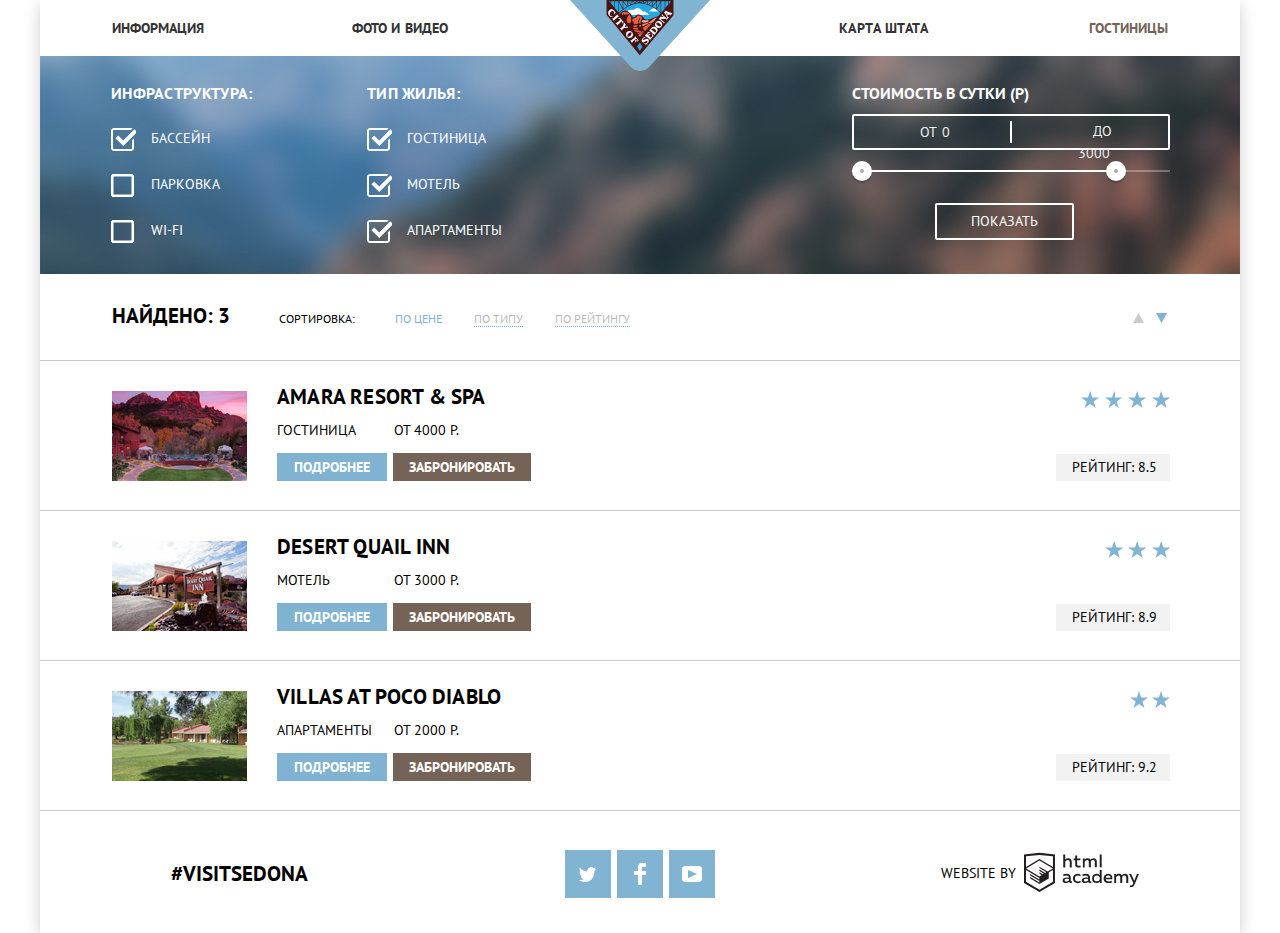
==== commit d6b23ab7: "Финальный вариант" ====
--- a/catalog.html
+++ b/catalog.html
@@ -151,7 +151,7 @@
         </button>
       </li>
       <li class="decreasing">
-        <button class="sort-button">
+        <button class="sort-button sort-active">
           <svg version="1.1" id="Layer_1.1" xmlns="http://www.w3.org/2000/svg" xmlns:xlink="http://www.w3.org/1999/xlink" x="0px" y="0px" width="11px" height="10px" viewBox="0 0 11 10" enable-background="new 0 0 11 10" xml:space="preserve">
             <polyline  points="5.5,10 0,0 11,0 "/>
           </svg>
--- a/css/style.css
+++ b/css/style.css
@@ -134,12 +134,11 @@
   display: block;
   margin: 0 auto;
   width: 320px;
-  letter-spacing: 0.2px;
 }
 
 .advantage {
   position: relative;
-  padding: 143px 50px 67px 50px;
+  padding: 143px 50px 69px 50px;
   width: 33.33333%;
 }
 
@@ -167,7 +166,6 @@
   display: flex;
   align-items: baseline;
   justify-content: space-around;
-  min-height: 256px;
   margin-bottom: 50px;
 }
 
@@ -215,7 +213,7 @@
   line-height: 24px;
   color: #333333;
   margin: 0;
-  padding: 23px 0 0 0;
+  padding: 27px 0 0 0;
 }
 
 .booking-wrapper {
@@ -748,6 +746,11 @@
   text-transform: inherit;
 }
 
+.buttons.active {
+  color: #81b3d2;
+  border: none;
+}
+
 .buttons:hover,
 .buttons:focus {
   color: #81b3d2;
@@ -788,6 +791,10 @@
   outline: none;
 }
 
+.sort-button.sort-active polyline {
+  fill: rgb(129, 179, 210);
+}
+
 .decreasing {
   margin-left: 12px;
 }
@@ -812,6 +819,10 @@
 .list {
   display: flex;
   flex-direction: column;
+}
+
+.hotels {
+  margin-bottom: 4px;
 }
 
 .hotel {
@@ -905,7 +916,6 @@
   display: flex;
   flex-wrap: wrap;
   width: 300px;
-
 }
 
 .hotel-info {
